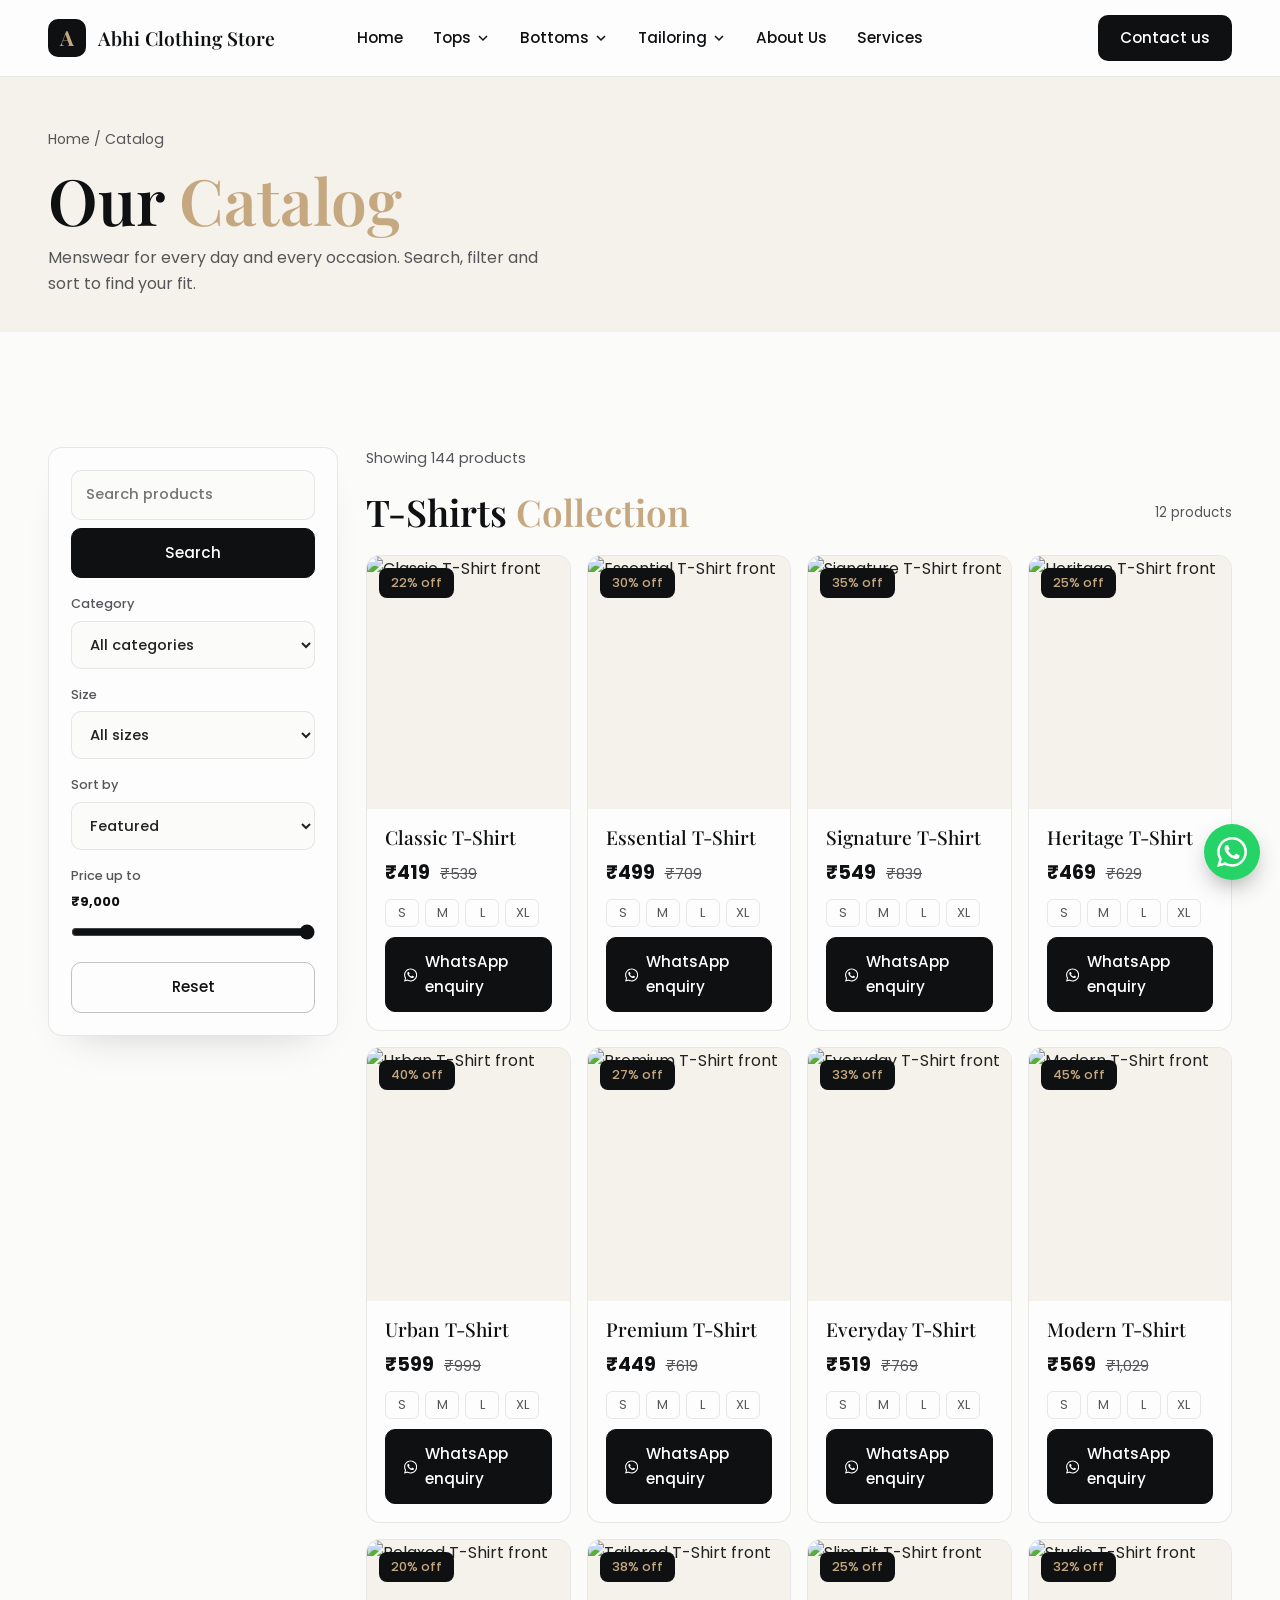
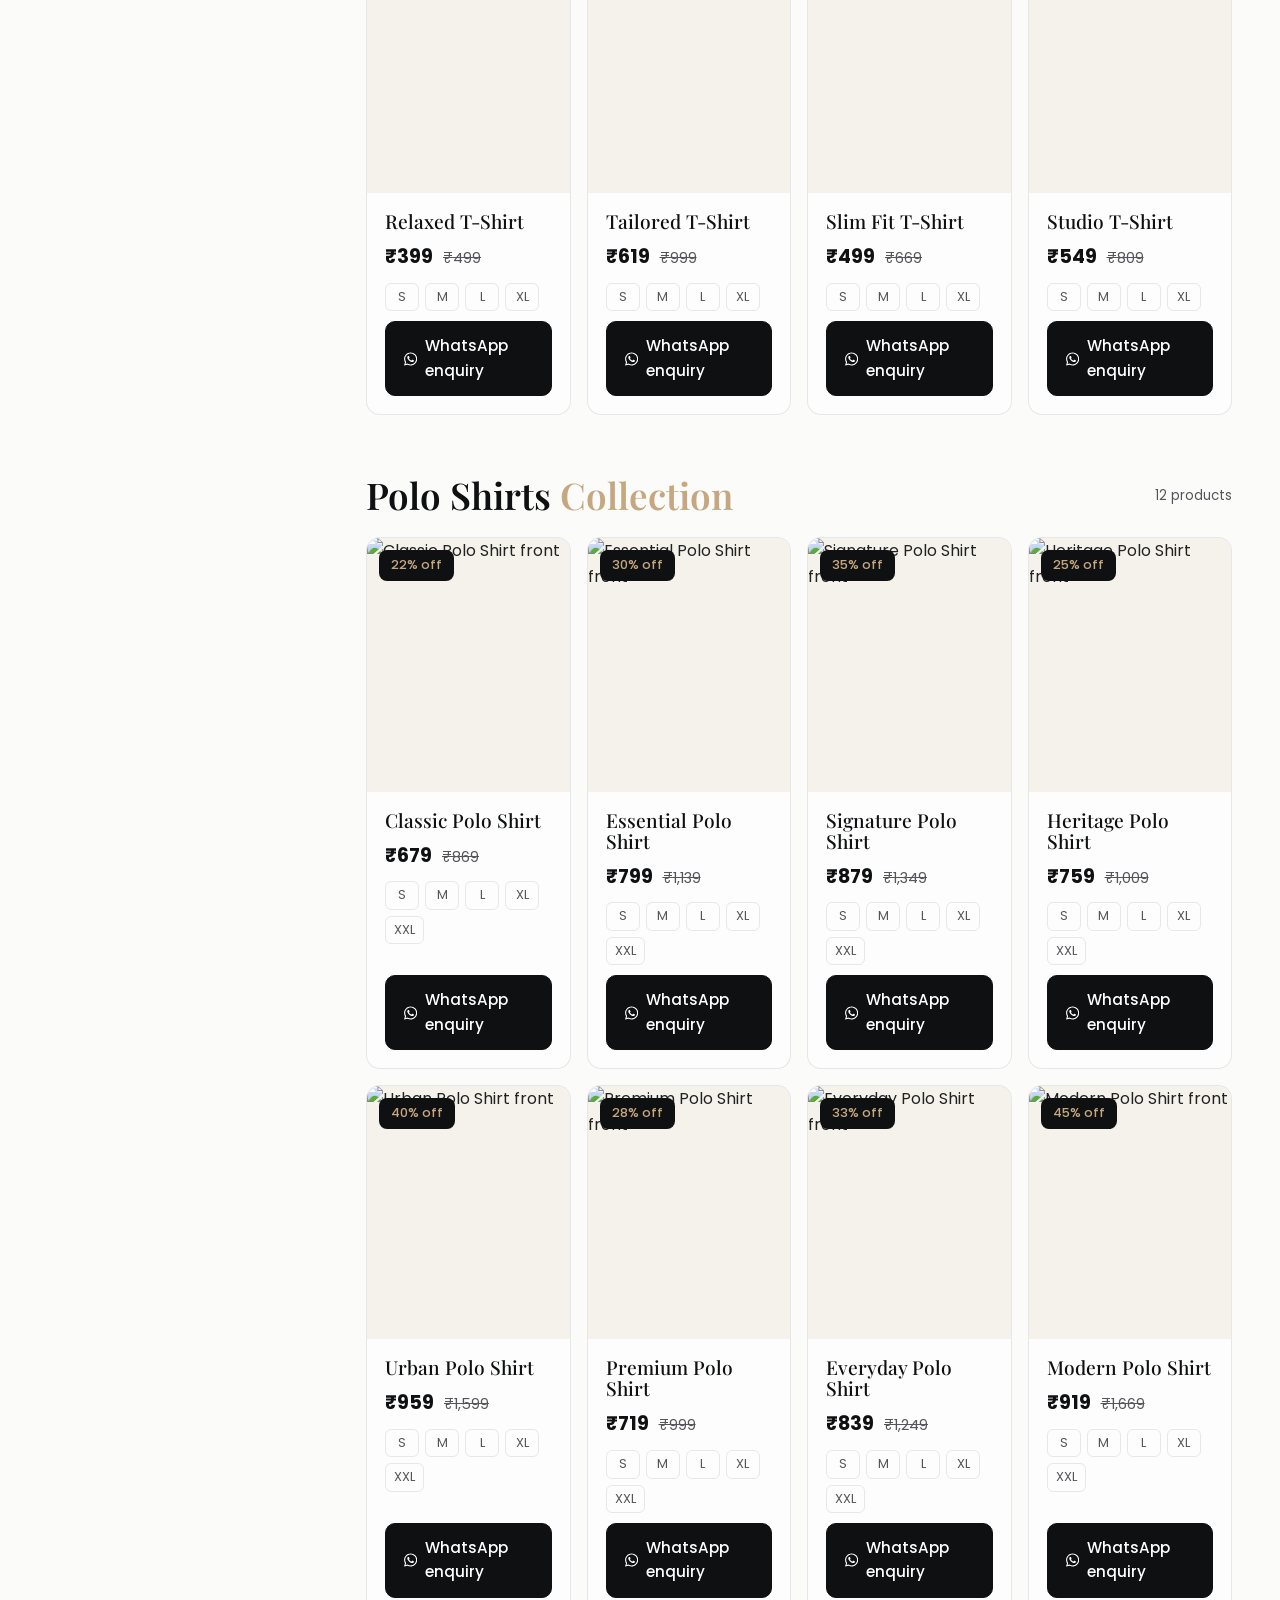
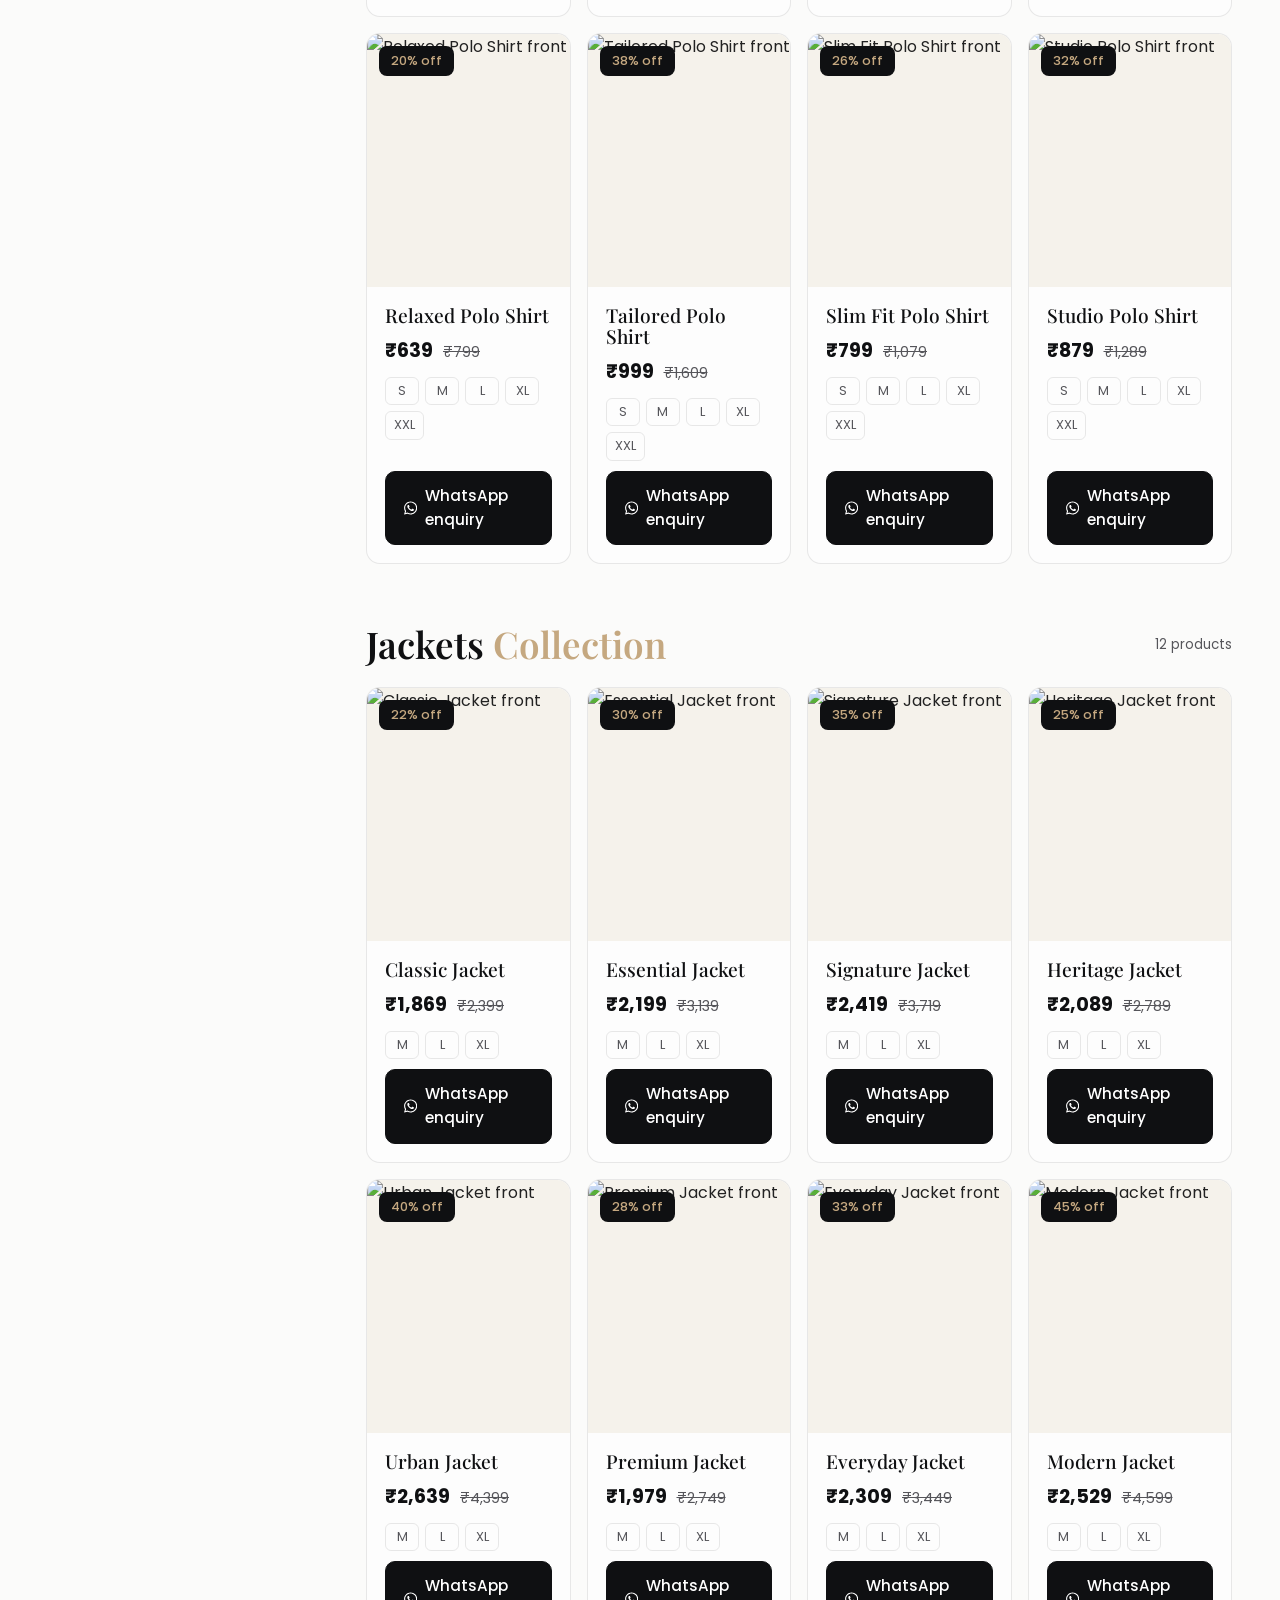
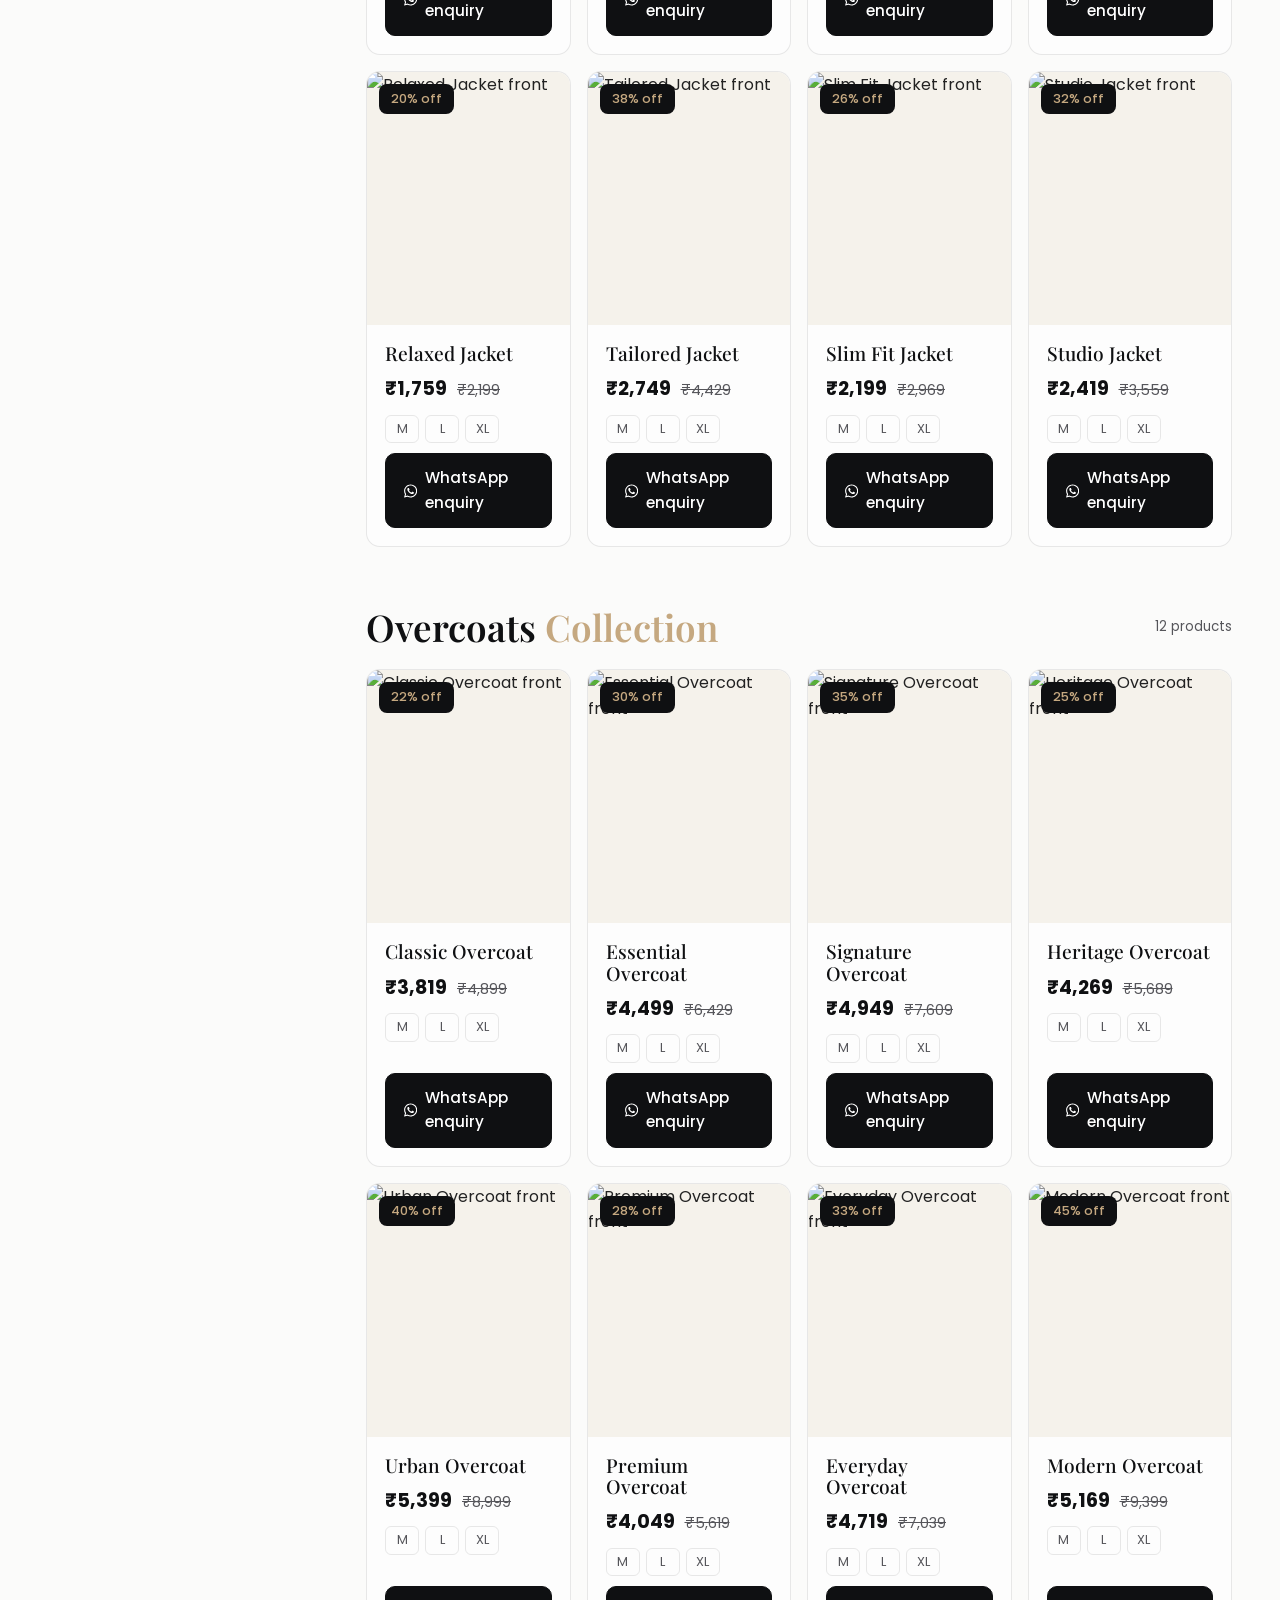
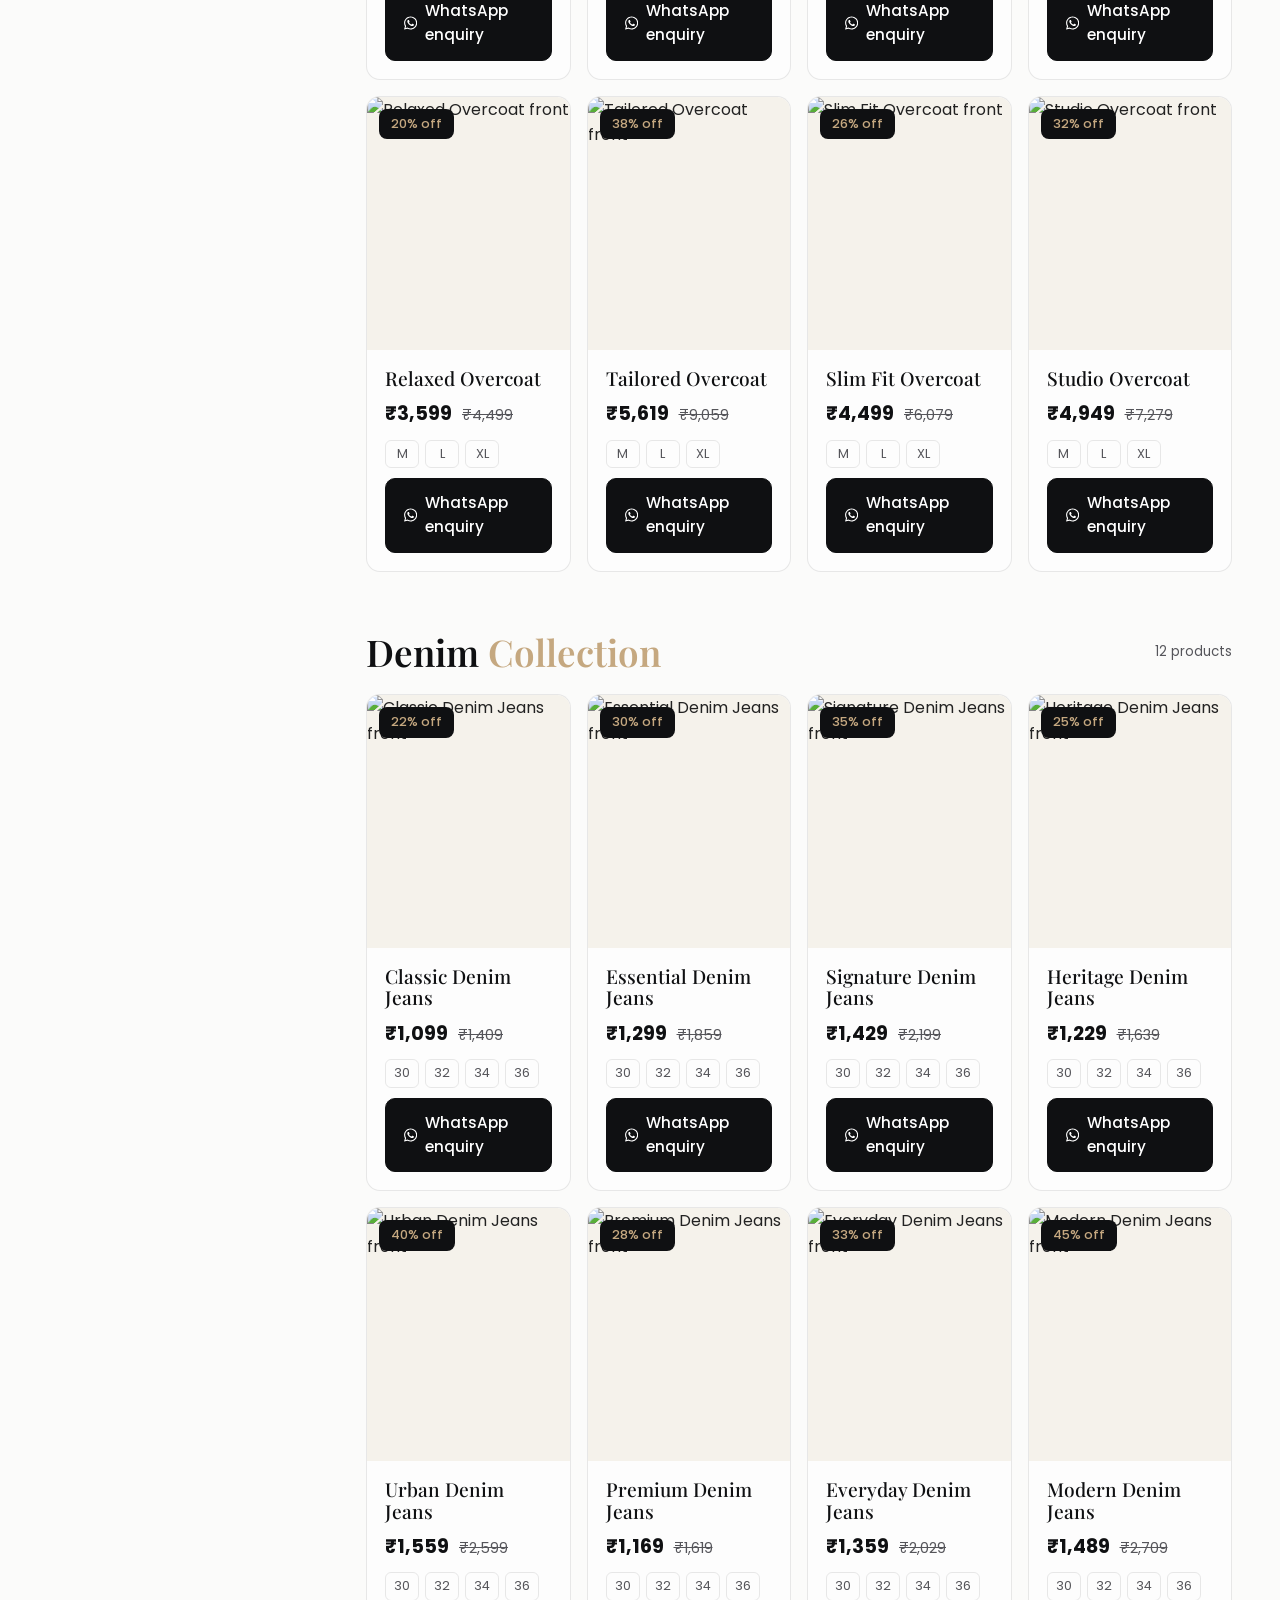
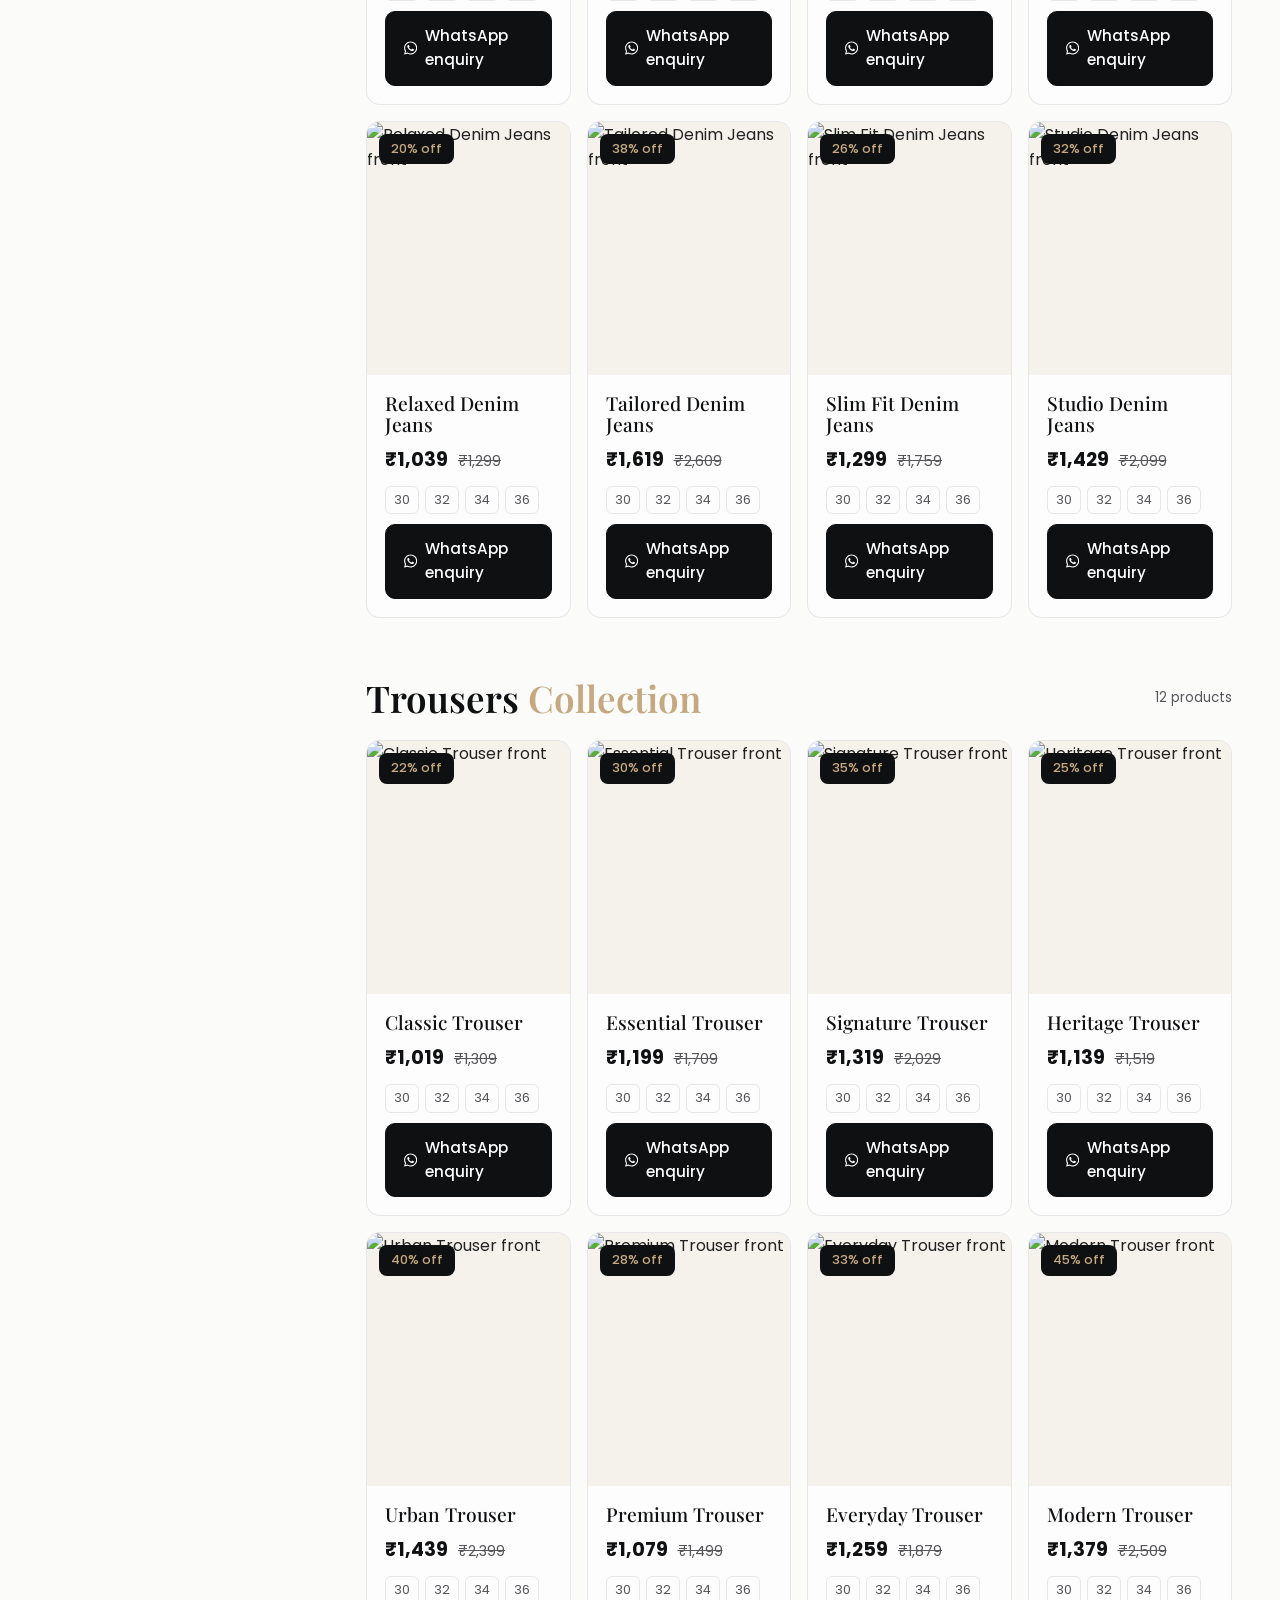
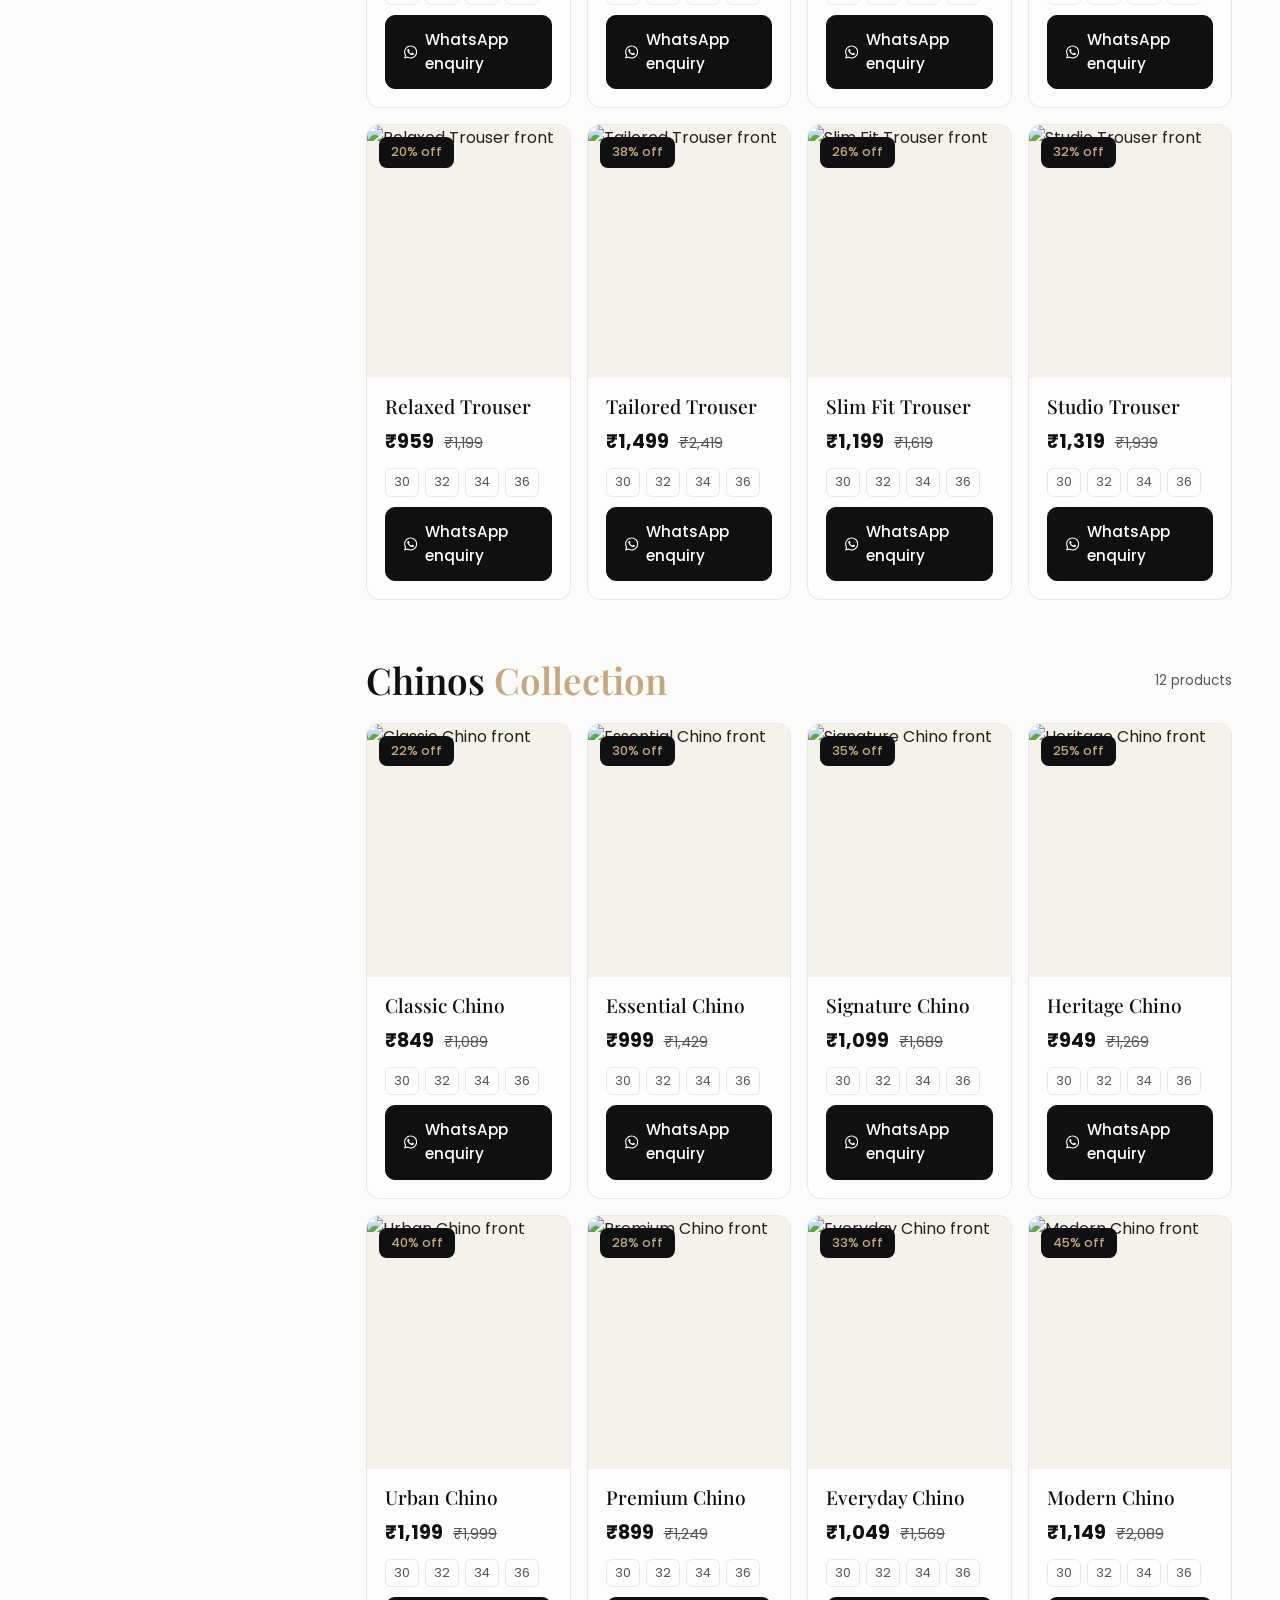
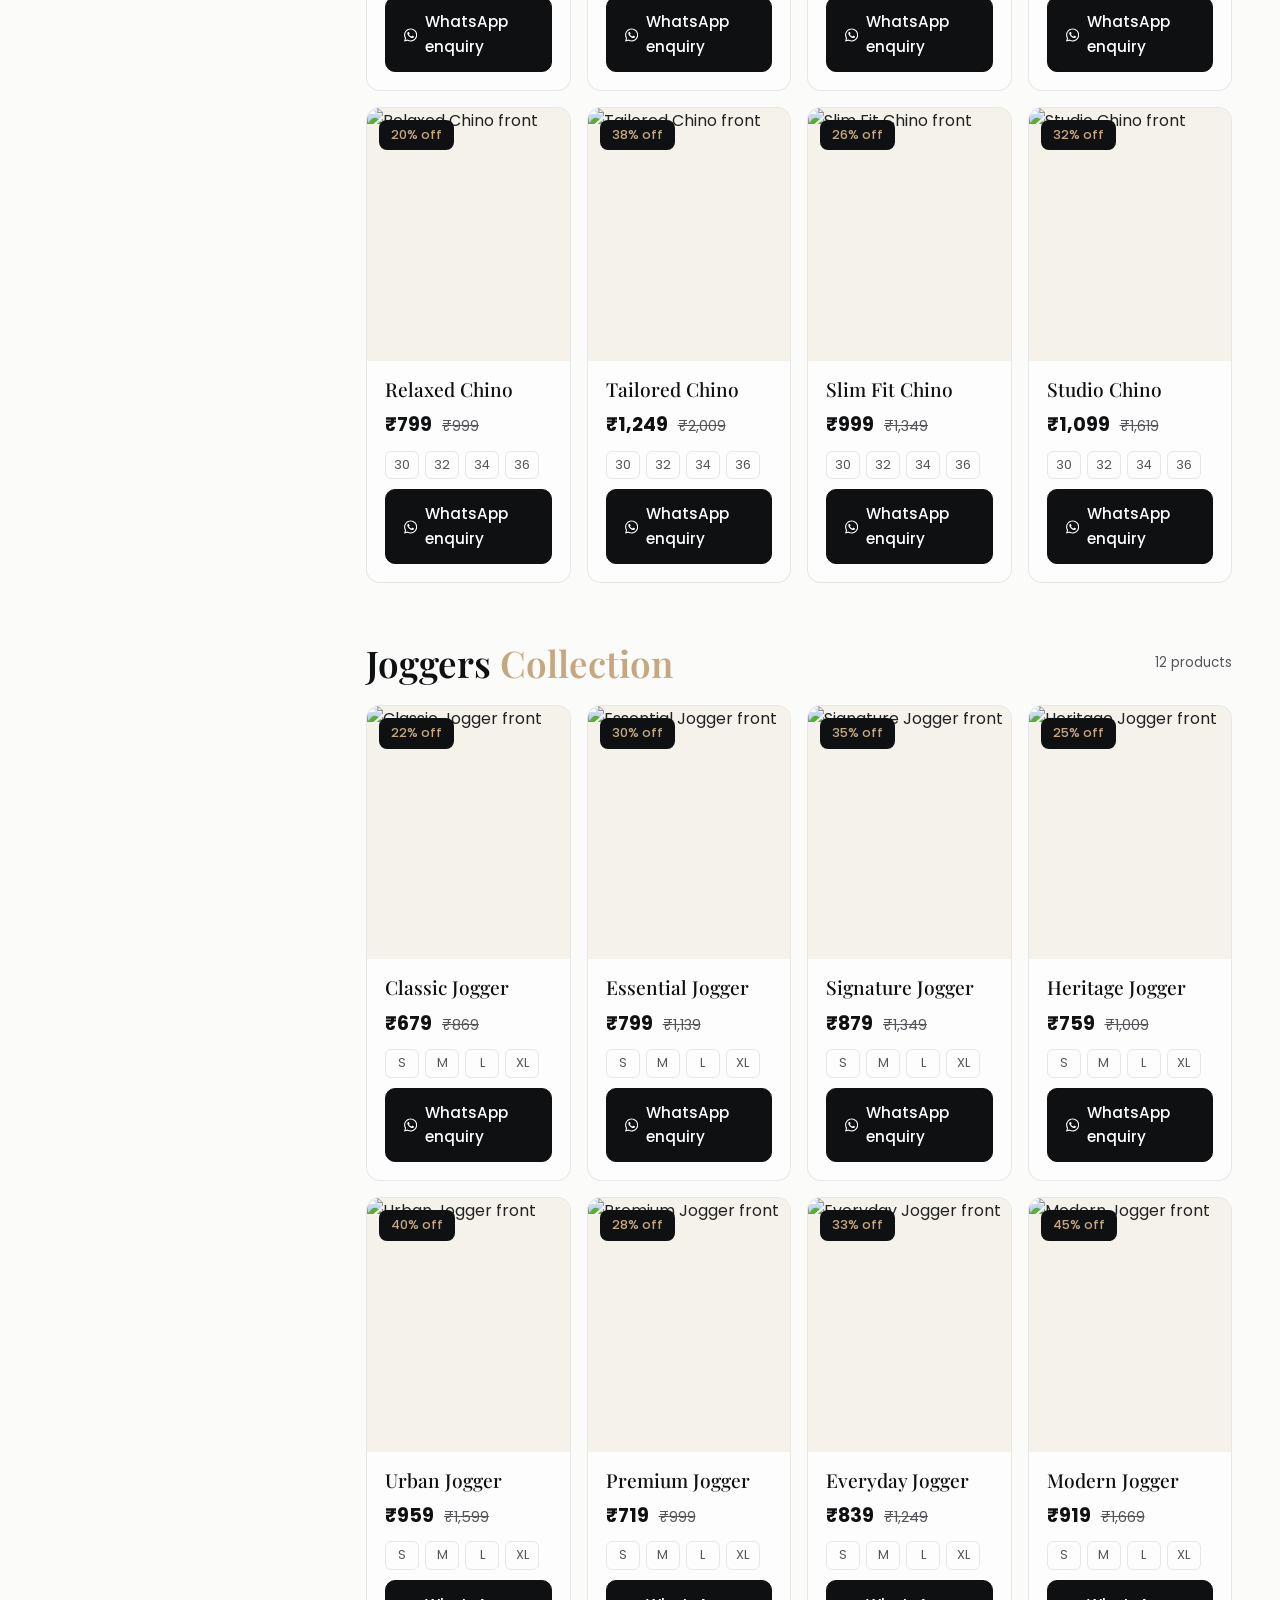
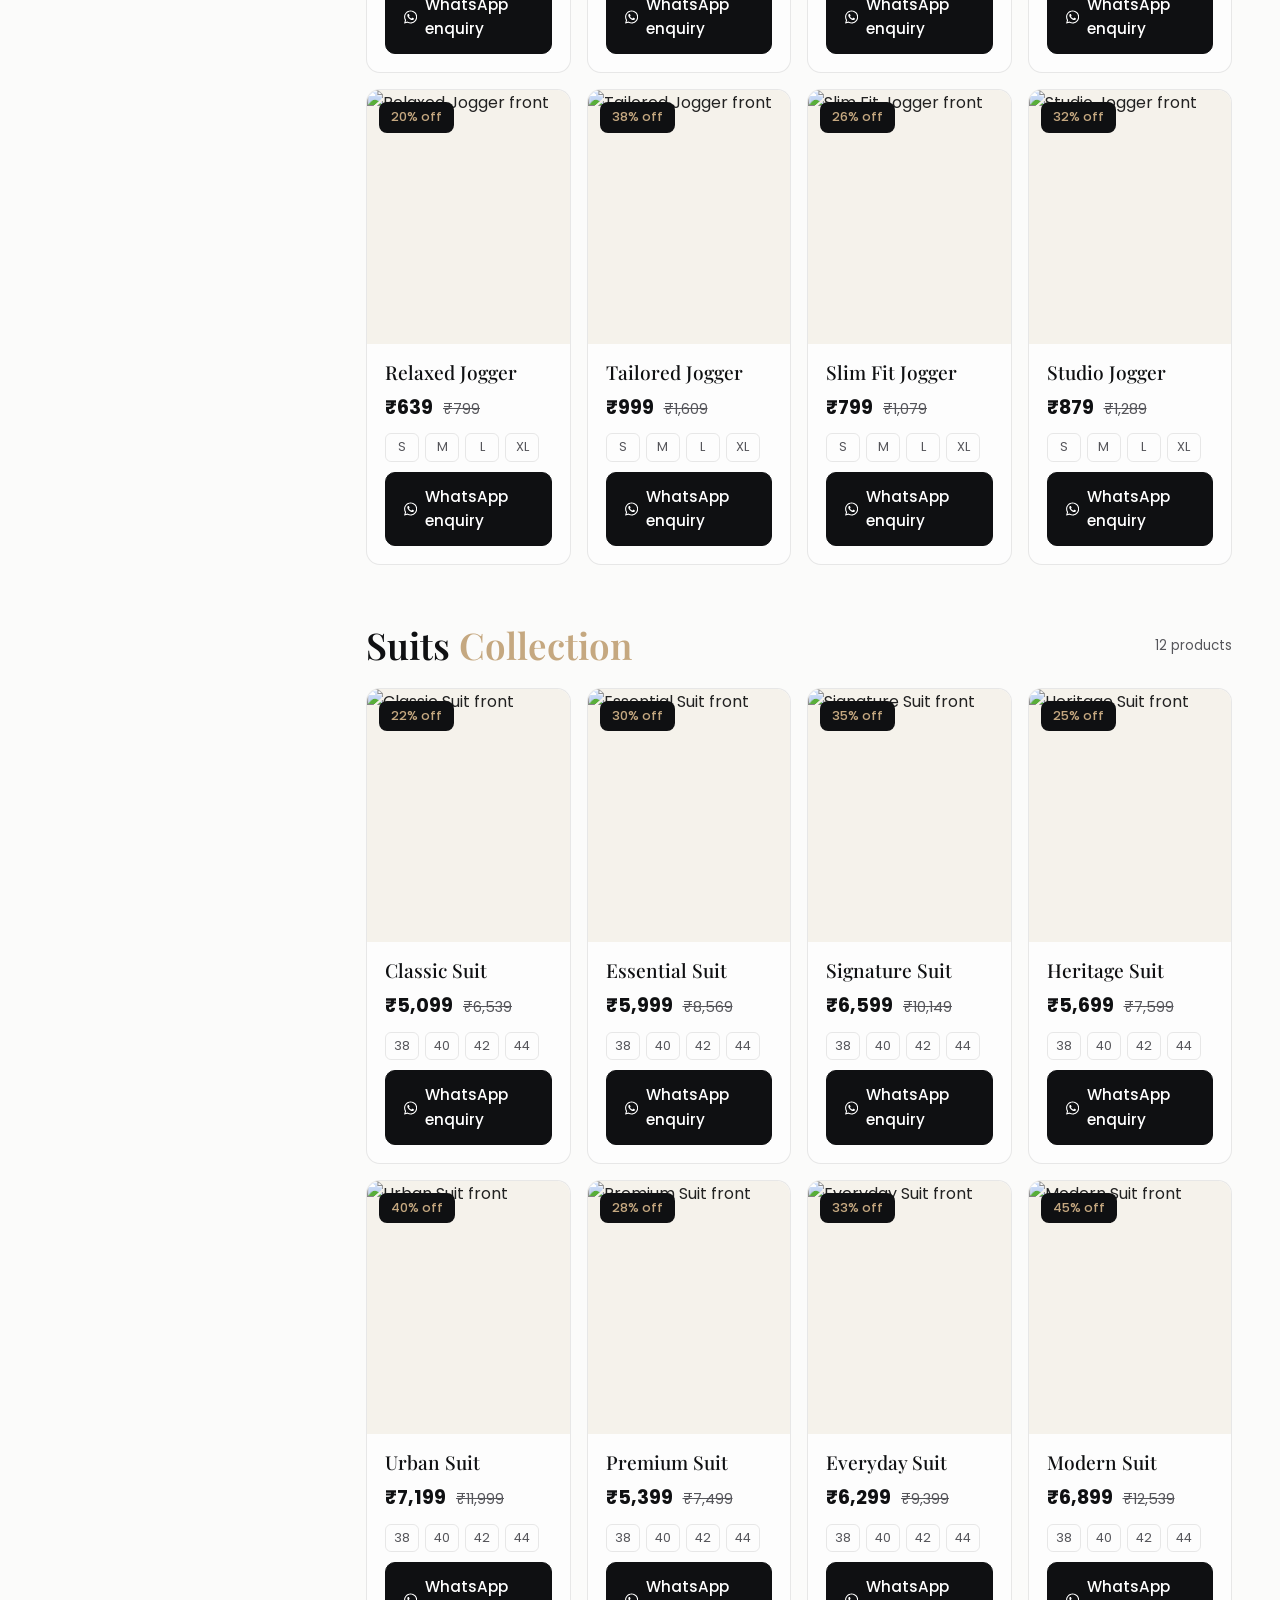
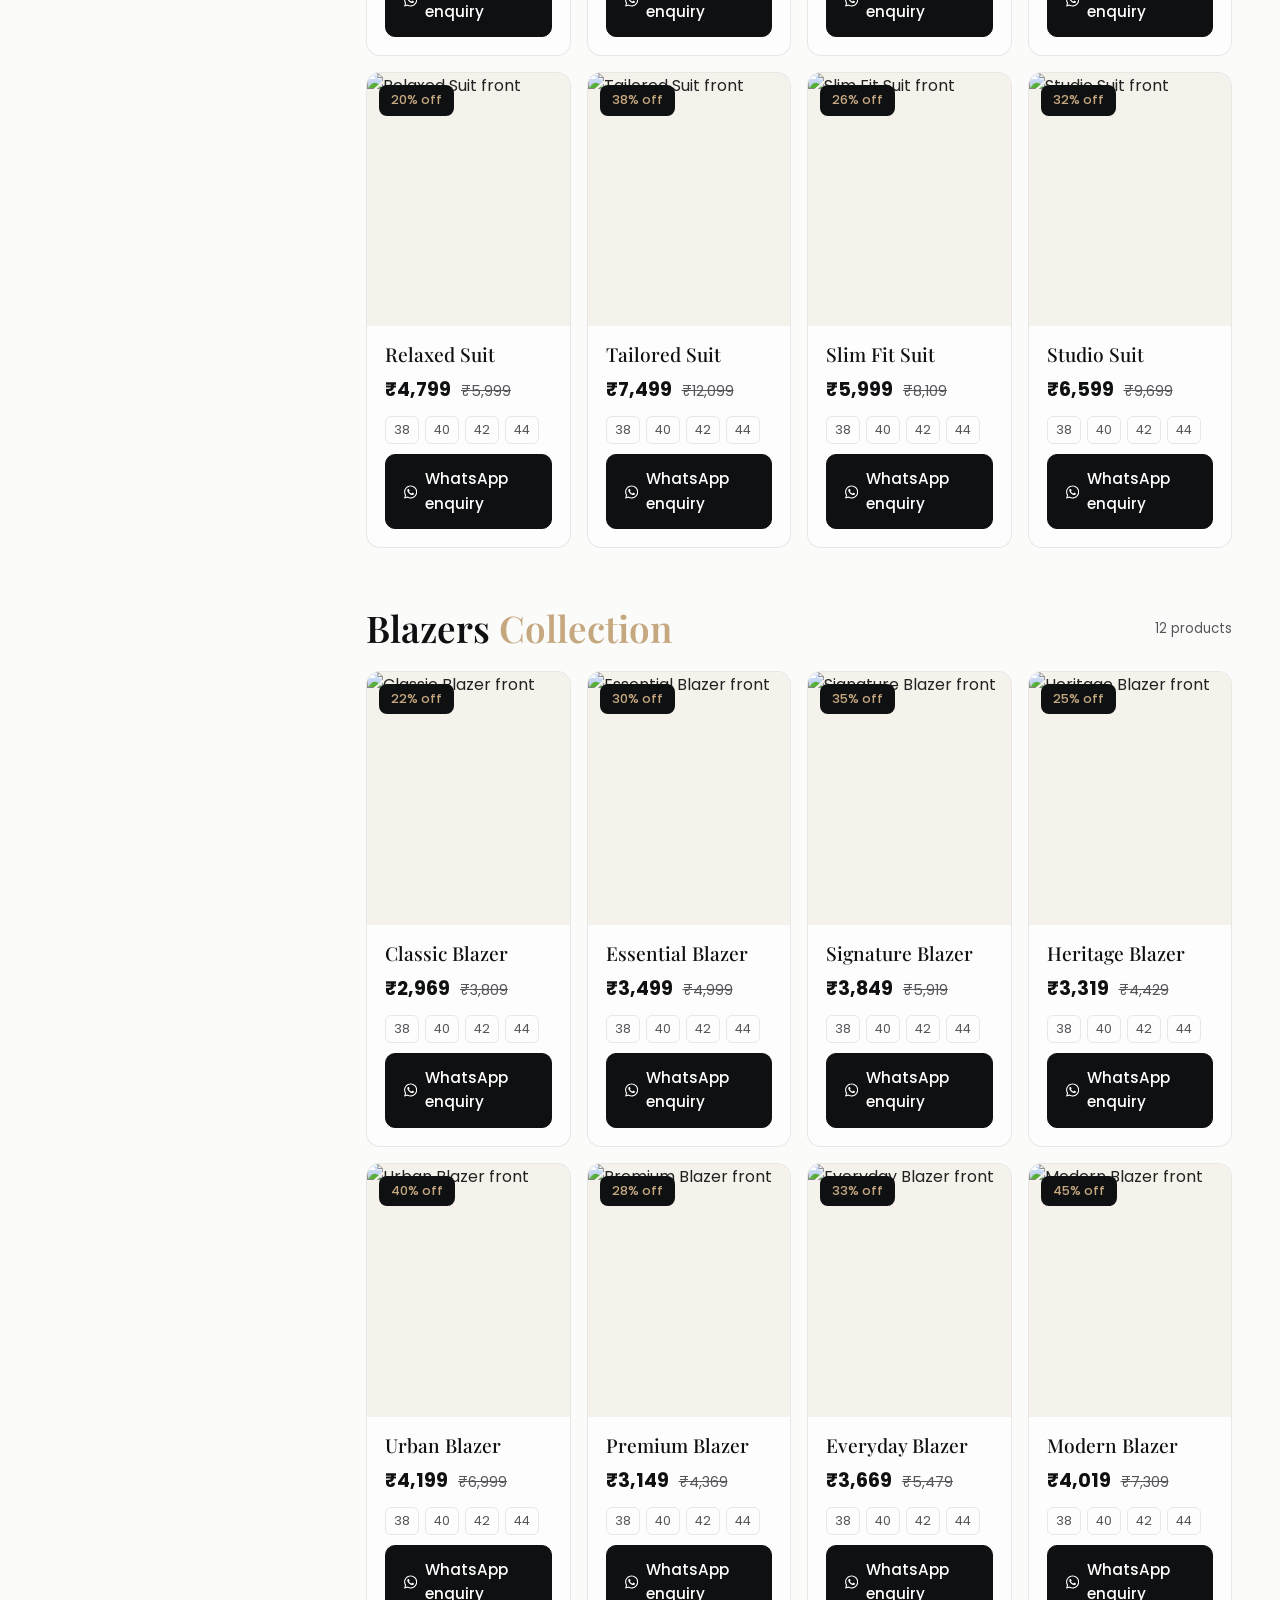
==== products.html @ afdc8471 "success" ====
<!DOCTYPE html>
<html lang="en">
<head>
<meta charset="UTF-8">
<meta name="viewport" content="width=device-width, initial-scale=1">
<title>Catalog | Abhi Clothing Store</title>
<link rel="preconnect" href="https://fonts.googleapis.com">
<link rel="preconnect" href="https://fonts.gstatic.com" crossorigin>
<link href="https://fonts.googleapis.com/css2?family=Playfair+Display:wght@500;600;700&family=Poppins:wght@400;500;600&display=swap" rel="stylesheet">
<link rel="stylesheet" href="style.css">
<link rel="stylesheet" href="sections.css">
</head>
<body>

<!-- HEADER: logo left, mega menu navlinks centre, contact button right -->
<header class="site-header">
  <div class="wrap">
    <a href="index.html#home" class="logo"><span class="logo-mark">A</span><span class="logo-text">Abhi Clothing Store</span></a>

    <nav class="main-nav" aria-label="Main">
      <ul>
        <li><a class="nav-link" href="index.html#home">Home</a></li>
        <li><button class="nav-link" type="button" data-menu="tops" aria-expanded="false">Tops<svg viewBox="0 0 12 12" fill="none" stroke="currentColor" stroke-width="1.5" aria-hidden="true"><path d="M2 4l4 4 4-4"/></svg></button></li>
        <li><button class="nav-link" type="button" data-menu="bottoms" aria-expanded="false">Bottoms<svg viewBox="0 0 12 12" fill="none" stroke="currentColor" stroke-width="1.5" aria-hidden="true"><path d="M2 4l4 4 4-4"/></svg></button></li>
        <li><button class="nav-link" type="button" data-menu="tailoring" aria-expanded="false">Tailoring<svg viewBox="0 0 12 12" fill="none" stroke="currentColor" stroke-width="1.5" aria-hidden="true"><path d="M2 4l4 4 4-4"/></svg></button></li>
        <li><a class="nav-link" href="index.html#about">About Us</a></li>
        <li><a class="nav-link" href="index.html#services">Services</a></li>
      </ul>
    </nav>

    <div class="head-end">
      <a class="head-cta" href="index.html#contact">Contact us</a>
      <!-- phone / tablet only: opens the whole catalog panel -->
      <button class="nav-link shop-btn" type="button" data-menu="shop" aria-expanded="false">Shop<svg viewBox="0 0 12 12" fill="none" stroke="currentColor" stroke-width="1.5" aria-hidden="true"><path d="M2 4l4 4 4-4"/></svg></button>
      <button class="menu-btn" type="button" aria-label="Open menu" aria-expanded="false" aria-controls="menu">
        <span class="menu-btn-text">Menu</span><span class="bars"><i></i><i></i></span>
      </button>
    </div>
  </div>

  <!-- Mega menu panel: filled by script.js from the MENU data (floats below the header with a gap) -->
  <div class="mega" id="mega" aria-label="Shop menu"></div>
</header>

<!-- FULLSCREEN MENU (phone / tablet) -->
<div class="menu" id="menu" aria-hidden="true">
  <div class="menu-top">
    <a href="index.html#home" class="logo"><span class="logo-mark">A</span><span class="logo-text">Abhi Clothing Store</span></a>
    <button class="menu-x" type="button" aria-label="Close menu"><span class="menu-btn-text">Close</span><span class="bars"><i></i><i></i></span></button>
  </div>
  <div class="menu-body">
    <nav class="menu-nav" aria-label="Menu">
      <ul>
        <li style="--i:0"><a href="index.html#home"><span class="thumb"><img data-img="photo-1441984904996-e0b6ba687e04" alt=""></span>Home</a></li>
        <li style="--i:1"><a href="index.html#about"><span class="thumb"><img data-img="photo-1556905055-8f358a7a47b2" alt=""></span>About Us</a></li>
        <li style="--i:2"><a href="products.html"><span class="thumb"><img data-img="photo-1490481651871-ab68de25d43d" alt=""></span>Product Catalog</a></li>
        <li style="--i:3"><a href="index.html#services"><span class="thumb"><img data-img="photo-1507679799987-c73779587ccf" alt=""></span>Services</a></li>
        <li style="--i:4"><a href="index.html#contact"><span class="thumb"><img data-img="photo-1489987707025-afc232f7ea0f" alt=""></span>Contact Us</a></li>
      </ul>
    </nav>
  </div>
  <div class="menu-foot">
    <a href="tel:+918146035145">+91 81460 35145</a>
    <!-- TODO: client ki email aane par replace karni hai -->
    <a href="mailto:liincoders@gmail.com">liincoders@gmail.com</a>
  </div>
</div>
<main>
  <section class="page-h">
    <div class="sec-in">
      <p class="crumb"><a href="index.html">Home</a> / <span>Catalog</span></p>
      <h1>Our <span>Catalog</span></h1>
      <p>Menswear for every day and every occasion. Search, filter and sort to find your fit.</p>
    </div>
  </section>
  <section class="sec" id="catalog">
    <div class="sec-in shop-l">
      <form class="tools" id="tools" method="post" action="#catalog" role="search">
        <div class="f f-search"><input type="search" id="q" placeholder="Search products" aria-label="Search products" autocomplete="off"><button class="btn btn-dark" type="button" id="qb">Search</button></div>
        <label class="f">Category<select id="fc"></select></label>
        <label class="f">Size<select id="fs"></select></label>
        <label class="f">Sort by<select id="so"><option value="">Featured</option><option value="pa">Price: low to high</option><option value="pd">Price: high to low</option><option value="d">Biggest discount</option><option value="n">Name: A to Z</option></select></label>
        <label class="f">Price up to <b id="pv"></b><input type="range" id="pr" min="500" step="100"></label>
        <button class="btn btn-out" type="reset">Reset</button>
      </form>
      <div>
        <p class="count" id="cnt" role="status"></p>
        <div id="shop"></div>
      </div>
    </div>
  </section>
</main>

<!-- 08. MEGA FOOTER -->
<footer class="foot">
  <div class="foot-g">
    <div>
      <a href="index.html#home" class="logo"><span class="logo-mark">A</span><span class="logo-text">Abhi Clothing Store</span></a>
      <p class="fd">Premium menswear for everyday and occasion wear, with custom tailoring and fitting by our in-house team.</p>
      <div class="soc"><a href="https://www.facebook.com/" target="_blank" rel="noopener" aria-label="Facebook"><svg viewBox="0 0 24 24" fill="currentColor"><path d="M14 8h3V4h-3c-2.8 0-4.5 1.7-4.5 4.5V11H7v4h2.5v6h4v-6H16l.5-4h-3V8.8c0-.5.2-.8.8-.8z"/></svg></a>
        <a href="https://www.instagram.com/" target="_blank" rel="noopener" aria-label="Instagram"><svg viewBox="0 0 24 24" fill="none" stroke="currentColor" stroke-width="1.7"><rect x="3" y="3" width="18" height="18" rx="5"/><circle cx="12" cy="12" r="4"/><circle cx="17.2" cy="6.8" r="1" fill="currentColor" stroke="none"/></svg></a>
        <a href="https://www.snapchat.com/" target="_blank" rel="noopener" aria-label="Snapchat"><svg viewBox="0 0 24 24" fill="currentColor"><path d="M12 2c3 0 5 2.2 5 5v2.5c.6.3 1.4.4 2 .4-.3.7-1.2 1-2 1.2.4 1.5 1.5 2.5 3 3-.8.7-1.8.9-2.8 1-.2.5-.5.9-1 .9-.6 0-1.3-.3-2.1.2-.6.4-1.3 1.3-2.1 1.3s-1.5-.9-2.1-1.3c-.8-.5-1.5-.2-2.1-.2-.5 0-.8-.4-1-.9-1-.1-2-.3-2.8-1 1.5-.5 2.6-1.5 3-3-.8-.2-1.7-.5-2-1.2.6 0 1.4-.1 2-.4V7c0-2.8 2-5 5-5z"/></svg></a>
        <a href="https://wa.me/918146035145" target="_blank" rel="noopener" aria-label="WhatsApp"><svg viewBox="0 0 24 24" fill="currentColor"><use href="#wa-p"/></svg></a></div>
    </div>
    <div><h4>We accept</h4><div class="cards"><svg viewBox="0 0 54 36" role="img" aria-label="Visa"><rect width="54" height="36" rx="6" fill="#fff"/><text x="27" y="24" text-anchor="middle" font-family="Arial" font-weight="900" font-style="italic" font-size="16" fill="#1A1F71">VISA</text></svg>
        <svg viewBox="0 0 54 36" role="img" aria-label="Mastercard"><rect width="54" height="36" rx="6" fill="#fff"/><circle cx="21" cy="18" r="10" fill="#EB001B"/><circle cx="33" cy="18" r="10" fill="#F79E1B"/><path d="M27 10.3a10 10 0 0 1 0 15.4 10 10 0 0 1 0-15.4z" fill="#FF5F00"/></svg>
        <svg viewBox="0 0 54 36" role="img" aria-label="American Express"><rect width="54" height="36" rx="6" fill="#006FCF"/><text x="27" y="23" text-anchor="middle" font-family="Arial" font-weight="700" font-size="11" fill="#fff">AMEX</text></svg>
        <svg viewBox="0 0 54 36" role="img" aria-label="RuPay"><rect width="54" height="36" rx="6" fill="#fff"/><text x="27" y="22" text-anchor="middle" font-family="Arial" font-weight="700" font-size="12"><tspan fill="#1C4A9B">Ru</tspan><tspan fill="#F26522">Pay</tspan></text></svg></div><p class="fd">Pay by cash, UPI or card at the store.</p></div>
    <div><h4>Quick links</h4><ul><li><a href="index.html#home">Home</a></li><li><a href="index.html#about">About Us</a></li><li><a href="products.html">Product Catalog</a></li><li><a href="index.html#services">Services</a></li><li><a href="index.html#contact">Contact Us</a></li></ul></div>
    <div><h4>Catalog</h4><ul class="cols2"><li><a href="products.html#t-shirts">T-Shirts</a></li><li><a href="products.html#polo-shirts">Polo Shirts</a></li><li><a href="products.html#jackets">Jackets</a></li><li><a href="products.html#overcoats">Overcoats</a></li><li><a href="products.html#denim">Denim</a></li><li><a href="products.html#trousers">Trousers</a></li><li><a href="products.html#chinos">Chinos</a></li><li><a href="products.html#joggers">Joggers</a></li><li><a href="products.html#suits">Suits</a></li><li><a href="products.html#blazers">Blazers</a></li><li><a href="products.html#formal-shirts">Formal Shirts</a></li><li><a href="products.html#tuxedos">Tuxedos</a></li></ul></div>
    <div><h4>Location and phone</h4><ul><li><a href="tel:+918146035145">+91 81460 35145</a></li><li><a href="mailto:liincoders@gmail.com">liincoders@gmail.com</a></li><li>Narot Jaimal Singh, Punjab, India</li></ul><div class="fh"><div class="fh-h"><span>Opening hours</span><span class="live" id="flive"><i class="dot"></i><em></em></span></div><ul id="fhrs"></ul></div></div>
  </div>
  <div class="foot-b">
    <div class="leg"><a href="#" data-legal="privacy">Privacy Policy</a><a href="#" data-legal="terms">Terms and Conditions</a></div>
    <p class="cp"><span>&copy; <b id="yr">2026</b> Abhi Clothing Store. All rights reserved.</span> <span>Powered by <a href="https://liinstudio.netlify.app/" target="_blank" rel="noopener">LiinStudio</a></span></p>
    <a class="totop" href="index.html#home">Back to top <svg viewBox="0 0 24 24" fill="none" stroke="currentColor" stroke-width="1.6" stroke-linecap="round" stroke-linejoin="round" aria-hidden="true"><path d="M6 15l6-6 6 6"/></svg></a>
  </div>
</footer>
<dialog id="legal"><button class="dx" type="button" aria-label="Close">&times;</button><h3></h3><p></p></dialog>


<!-- Lightbox (product photos) -->
<div class="lb" id="lb" aria-label="Product photos"><button class="lb-x" type="button" aria-label="Close">&times;</button><img class="lb-img" alt=""><div class="lb-th"></div></div>

<!-- Fixed WhatsApp chat -->
<a class="wa" href="https://wa.me/918146035145?text=Hi%20Abhi%20Clothing%20Store%2C%20I%20want%20to%20enquire." target="_blank" rel="noopener" aria-label="Chat on WhatsApp"><svg viewBox="0 0 24 24" aria-hidden="true"><path id="wa-p" d="M17.472 14.382c-.297-.149-1.758-.867-2.03-.967-.273-.099-.471-.148-.67.15-.197.297-.767.966-.94 1.164-.173.199-.347.223-.644.075-.297-.15-1.255-.463-2.39-1.475-.883-.788-1.48-1.761-1.653-2.059-.173-.297-.018-.458.13-.606.134-.133.298-.347.446-.52.149-.174.198-.298.298-.497.099-.198.05-.371-.025-.52-.075-.149-.669-1.612-.916-2.207-.242-.579-.487-.5-.669-.51-.173-.008-.371-.01-.57-.01-.198 0-.52.074-.792.372-.272.297-1.04 1.016-1.04 2.479 0 1.462 1.065 2.875 1.213 3.074.149.198 2.096 3.2 5.077 4.487.709.306 1.262.489 1.694.625.712.227 1.36.195 1.871.118.571-.085 1.758-.719 2.006-1.413.248-.694.248-1.289.173-1.413-.074-.124-.272-.198-.57-.347m-5.421 7.403h-.004a9.87 9.87 0 01-5.031-1.378l-.361-.214-3.741.982.998-3.648-.235-.374a9.86 9.86 0 01-1.51-5.26c.001-5.45 4.436-9.884 9.888-9.884 2.64 0 5.122 1.03 6.988 2.898a9.825 9.825 0 012.893 6.994c-.003 5.45-4.437 9.884-9.885 9.884m8.413-18.297A11.815 11.815 0 0012.05 0C5.495 0 .16 5.335.157 11.892c0 2.096.547 4.142 1.588 5.945L.057 24l6.305-1.654a11.882 11.882 0 005.683 1.448h.005c6.554 0 11.89-5.335 11.893-11.893a11.821 11.821 0 00-3.48-8.413Z"/></svg></a>

<script src="script.js"></script>
<script src="sections.js"></script>
<script src="site.js"></script>
</body>
</html>
---- style.css ----
/* Abhi Clothing Store — Single header + Mega Menu */
:root {
  --base: #FBFBFA;
  /* body background */
  --text: #222222;
  /* body text */
  --head: #0F1012;
  /* headings */
  --hdr: #FDFDFD;
  /* header + menu cards */
  --foot: #161719;
  /* footer + fullscreen menu */
  --gold: #C5A880;
  /* accent */
  --sand: #F5F2EB;
  --slate: #55555A;
  --line: rgba(15, 16, 18, .09);
  --hh: 76px;
  --lw: 300px;
  --pad: clamp(16px, 4vw, 48px);
  --ease: cubic-bezier(.76, 0, .24, 1);
  --serif: 'Playfair Display', serif;
  --sans: 'Poppins', sans-serif;
}

* {
  margin: 0;
  padding: 0;
  box-sizing: border-box
}

html {
  scroll-behavior: smooth;
  scroll-padding-top: var(--hh)
}

::selection{
  background: var(--gold);
  color: var(--head);
}

::-webkit-scrollbar {
  width: 10px
}
::-webkit-scrollbar-thumb {
  background: var(--gold);
  border-radius: 10px;
}
body {
  font-family: var(--sans);
  color: var(--text);
  background: var(--base);
  line-height: 1.6;
  overflow-x: hidden
}

body.lock {
  overflow: hidden
}

a {
  color: inherit;
  text-decoration: none
}

ul {
  list-style: none
}

button {
  font: inherit;
  color: inherit;
  background: none;
  border: 0;
  cursor: pointer
}

img {
  display: block;
  max-width: 100%
}

h1, h2, h3, h4 {
  font-family: var(--serif);
  color: var(--head);
  font-weight: 600;
  line-height: 1.1;
  font-style: normal
}

h1 span, h2 span, h3 span {
  color: var(--gold)
}

:focus-visible {
  outline: 2px solid var(--gold);
  outline-offset: 3px
}

/* ---------- header ---------- */
.site-header {
  position: fixed;
  inset: 0 0 auto 0;
  z-index: 100;
  background: var(--hdr);
  border-bottom: 1px solid var(--line)
}

.wrap {
  max-width: 1440px;
  margin: 0 auto;
  height: var(--hh);
  padding: 0 var(--pad);
  display: grid;
  grid-template-columns: 1fr auto 1fr;
  align-items: center;
  gap: 24px
}

.logo {
  display: flex;
  align-items: center;
  gap: 12px;
  justify-self: start
}

.logo-mark {
  width: 38px;
  height: 38px;
  flex-shrink: 0;
  display: grid;
  place-items: center;
  border-radius: 10px;
  background: var(--head);
  color: var(--gold);
  font-family: var(--serif);
  font-size: 1.3rem;
  font-weight: 700
}

.logo-text {
  font-family: var(--serif);
  font-weight: 600;
  font-size: 1.2rem;
  color: var(--head);
  white-space: nowrap
}

.head-end {
  justify-self: end;
  display: flex;
  align-items: center;
  gap: 20px
}

.main-nav ul {
  display: flex;
  gap: clamp(20px, 2.4vw, 40px)
}

.nav-link {
  position: relative;
  display: flex;
  align-items: center;
  gap: 6px;
  padding: 10px 0;
  font-size: .95rem;
  font-weight: 500;
  color: var(--head)
}

.nav-link::after {
  content: "";
  position: absolute;
  left: 50%;
  bottom: -2px;
  width: 5px;
  height: 5px;
  border-radius: 50%;
  background: var(--gold);
  transform: translateX(-50%) scale(0);
  transition: transform .3s var(--ease)
}

.nav-link:hover::after, .nav-link.on::after {
  transform: translateX(-50%) scale(1)
}

.nav-link svg {
  width: 12px;
  height: 12px;
  transition: transform .3s
}

.nav-link.on svg {
  transform: rotate(180deg)
}

.head-cta {
  padding: 11px 22px;
  border-radius: 10px;
  background: var(--head);
  color: #fff;
  font-size: .95rem;
  font-weight: 500;
  transition: background .3s, color .3s
}

.head-cta:hover {
  background: var(--gold);
  color: var(--head)
}

.shop-btn, .menu-btn {
  display: none
}

/* menu toggle + close */
.menu-btn, .menu-x {
  align-items: center;
  gap: 12px;
  padding: 10px 0;
  font-size: .95rem;
  font-weight: 500;
  letter-spacing: .04em;
  color: var(--head)
}

.menu-x {
  display: flex
}

.bars {
  position: relative;
  width: 30px;
  height: 12px
}

.bars i {
  position: absolute;
  left: 0;
  height: 1.5px;
  background: currentColor;
  transition: width .3s, transform .3s
}

.bars i:nth-child(1) {
  top: 0;
  width: 100%
}

.bars i:nth-child(2) {
  bottom: 0;
  width: 60%
}

.menu-btn:hover .bars i:nth-child(2) {
  width: 100%
}

.menu-x .bars i {
  top: 5px;
  bottom: auto;
  width: 100%
}

.menu-x .bars i:nth-child(1) {
  transform: rotate(45deg)
}

.menu-x .bars i:nth-child(2) {
  transform: rotate(-45deg)
}

.menu-x:hover .bars i:nth-child(1) {
  transform: rotate(135deg)
}

.menu-x:hover .bars i:nth-child(2) {
  transform: rotate(45deg)
}

/* ---------- mega menu: ONE card, as wide as the header content (logo to Contact button), 480px tall ---------- */
.mega {
  position: fixed;
  top: calc(var(--hh) + 12px);
  left: var(--pad);
  right: var(--pad);
  max-width: calc(1440px - 2 * var(--pad));
  margin: 0 auto;
  height: min(480px, calc(100dvh - var(--hh) - 36px));
  display: flex;
  flex-direction: column;
  background: var(--hdr);
  border: 1px solid var(--line);
  border-radius: 14px;
  box-shadow: 0 30px 60px -26px rgba(15, 16, 18, .35);
  opacity: 0;
  visibility: hidden;
  transform: translateY(14px);
  transition: opacity .25s, transform .4s var(--ease), visibility 0s .4s
}

.mega::before {
  content: "";
  position: absolute;
  left: 0;
  right: 0;
  top: -14px;
  height: 14px
}

/* hover bridge across the gap under the header */
.mega.open {
  opacity: 1;
  visibility: visible;
  transform: none;
  transition: opacity .25s, transform .4s var(--ease)
}

.mega-tabs {
  display: none
}

.mega-body {
  position: relative;
  flex: 1;
  min-height: 0;
  overflow: hidden;
  border-radius: inherit
}

/* left: products */
.mega-list {
  width: var(--lw);
  height: 100%;
  padding: 20px 16px 18px;
  display: flex;
  flex-direction: column;
  border-right: 1px solid var(--line)
}

.mega-list h4 {
  font-family: var(--sans);
  font-size: 1rem;
  font-weight: 700;
  padding: 0 24px 14px
}

.mega-list>ul {
  flex: 1;
  min-height: 0;
  display: flex;
  flex-direction: column
}

.mega-list>ul>li {
  flex: 1;
  display: flex;
  border-top: 1px solid var(--line)
}

.prod {
  flex: 1;
  display: flex;
  align-items: center;
  justify-content: space-between;
  gap: 12px;
  margin: 4px 10px;
  padding: 0 14px;
  border-radius: 10px;
  text-align: left;
  transition: background .3s
}

.prod b {
  display: block;
  font-family: var(--serif);
  font-size: 1.4rem;
  font-weight: 500;
  line-height: 1.15;
  color: var(--head);
  transition: color .3s
}

.prod small {
  display: block;
  margin-top: 2px;
  font-size: .85rem;
  color: var(--slate);
  transition: color .3s
}

.prod::after {
  content: "";
  flex-shrink: 0;
  width: 8px;
  height: 8px;
  border-top: 1.5px solid var(--slate);
  border-right: 1.5px solid var(--slate);
  transform: rotate(45deg);
  transition: transform .3s var(--ease), border-color .3s
}

.mega-list>ul>li.active .prod {
  background: var(--foot)
}

.mega-list>ul>li.active .prod b {
  color: var(--base)
}

.mega-list>ul>li.active .prod small {
  color: rgba(251, 251, 250, .6)
}

.mega-list>ul>li.active .prod::after {
  border-color: var(--gold);
  transform: translateX(3px) rotate(45deg)
}

.all-cat {
  margin-top: 12px;
  padding: 14px 24px 0;
  border-top: 1px solid var(--line);
  font-weight: 500;
  color: var(--head)
}

.all-cat:hover, .all:hover {
  color: var(--slate)
}

/* right (hovered product): heading, 4 styles, view all | vertical image */
.sub {
  position: absolute;
  top: 0;
  bottom: 0;
  left: var(--lw);
  right: 0;
  display: grid;
  grid-template-columns: 1fr minmax(240px, 30%);
  gap: 44px;
  padding: 24px 24px 24px 48px;
  background: var(--hdr);
  opacity: 0;
  visibility: hidden;
  transform: translateX(-10px);
  transition: opacity .25s, transform .35s var(--ease), visibility 0s .35s
}

.mega-list>ul>li.active .sub {
  opacity: 1;
  visibility: visible;
  transform: none;
  transition: opacity .25s, transform .35s var(--ease)
}

.sub-c {
  display: flex;
  flex-direction: column;
  min-width: 0;
  padding-top: 12px
}

.sub-c h3 {
  margin-bottom: 12px;
  font-size: 2.1rem;
  font-weight: 500
}

.sub ul {
  flex: 1
}

.sub ul a {
  display: block;
  padding: 13px 0;
  font-size: 1.02rem;
  color: var(--slate);
  border-bottom: 1px solid var(--line);
  transition: color .25s, padding .3s var(--ease)
}

.sub ul a:hover, .sub ul a.on {
  color: var(--head);
  padding-left: 6px
}

.sub ul a.on {
  border-bottom-color: var(--gold)
}

.all {
  align-self: flex-start;
  margin-top: 20px;
  padding-bottom: 2px;
  font-weight: 500;
  color: var(--head);
  border-bottom: 1.5px solid var(--gold)
}

.sub-img {
  position: relative;
  border-radius: 10px;
  overflow: hidden;
  background: var(--sand)
}

.sub-img img {
  position: absolute;
  inset: 0;
  width: 100%;
  height: 100%;
  object-fit: cover;
  opacity: 0;
  transform: scale(1.05);
  transition: opacity .5s, transform 1s var(--ease)
}

.sub-img img.on {
  opacity: 1;
  transform: none
}

.cap {
  position: absolute;
  left: 0;
  right: 0;
  bottom: 0;
  padding: 30px 16px 12px;
  font-family: var(--serif);
  font-size: 1.15rem;
  color: #fff;
  background: linear-gradient(transparent, rgba(15, 16, 18, .62));
  opacity: 0;
  transition: opacity .35s
}

.cap.on {
  opacity: 1
}

/* fade slider: fills the right side until a product is hovered */
.mega-slider {
  position: absolute;
  top: 0;
  bottom: 0;
  left: var(--lw);
  right: 0;
  overflow: hidden;
  background: var(--sand);
  transition: opacity .3s, visibility .3s
}

.slide {
  position: absolute;
  inset: 0;
  opacity: 0;
  transition: opacity 1.1s ease
}

.slide.on {
  opacity: 1
}

.slide img {
  width: 100%;
  height: 100%;
  object-fit: cover
}

.slide::after {
  content: "";
  position: absolute;
  left: 0;
  right: 0;
  bottom: 0;
  height: 45%;
  background: linear-gradient(transparent, rgba(15, 16, 18, .62))
}

.slide b {
  position: absolute;
  left: 32px;
  bottom: 26px;
  z-index: 1;
  font-family: var(--serif);
  font-size: 2rem;
  font-weight: 500;
  color: #fff
}

.dots {
  position: absolute;
  right: 32px;
  bottom: 34px;
  z-index: 2;
  display: flex;
  gap: 8px
}

.dots i {
  width: 7px;
  height: 7px;
  border-radius: 4px;
  background: rgba(255, 255, 255, .5);
  transition: width .35s var(--ease), background .35s
}

.dots i.on {
  width: 22px;
  background: #fff
}

.mega-body.has-active .mega-slider {
  opacity: 0;
  visibility: hidden
}

/* ---------- fullscreen menu (phone / tablet) ---------- */
.menu {
  position: fixed;
  inset: 0;
  z-index: 200;
  display: flex;
  flex-direction: column;
  overflow-y: auto;
  background: var(--foot);
  color: var(--base);
  clip-path: inset(0 0 100% 0);
  visibility: hidden;
  transition: clip-path .8s var(--ease), visibility 0s .8s
}

.menu.open {
  clip-path: inset(0);
  visibility: visible;
  transition: clip-path .8s var(--ease)
}

.menu-top {
  flex-shrink: 0;
  height: var(--hh);
  padding: 0 var(--pad);
  display: flex;
  align-items: center;
  justify-content: space-between
}

.menu .logo-text, .menu .menu-x {
  color: var(--base)
}

.menu .logo-mark {
  background: var(--gold);
  color: var(--head)
}

.menu-body {
  flex: 1;
  display: flex;
  align-items: center;
  justify-content: flex-end;
  padding: 16px clamp(16px, 6vw, 96px)
}

.menu-nav {
  width: min(100%, 780px)
}

.menu-nav li {
  text-align: right;
  border-bottom: 1px solid rgba(251, 251, 250, .16);
  opacity: 0;
  transform: translateY(40px);
  transition: opacity .5s, transform .5s var(--ease)
}

.menu-nav li:first-child {
  border-top: 1px solid rgba(251, 251, 250, .16)
}

.menu.open .menu-nav li {
  opacity: 1;
  transform: none;
  transition-delay: calc(.3s + var(--i) * .07s)
}

.menu-nav a {
  position: relative;
  display: inline-block;
  padding: .5rem 0;
  font-family: var(--serif);
  font-size: clamp(3rem, 7vh, 4rem);
  font-weight: 500;
  line-height: 1.15;
  color: var(--base);
  transition: color .3s, opacity .3s
}

.menu-nav a::after {
  content: "";
  position: absolute;
  left: 0;
  bottom: .4rem;
  width: 100%;
  height: 2px;
  background: var(--gold);
  transform: scaleX(0);
  transform-origin: right;
  transition: transform .5s var(--ease)
}

.menu-nav a:hover, .menu-nav a:focus-visible {
  color: var(--gold)
}

.menu-nav a:hover::after, .menu-nav a:focus-visible::after {
  transform: scaleX(1);
  transform-origin: left
}

.thumb {
  position: absolute;
  right: 100%;
  top: 50%;
  width: 150px;
  height: 150px;
  margin-right: 2.5rem;
  border-radius: 10px;
  overflow: hidden;
  background: #26272a;
  opacity: 0;
  transform: translateY(-50%) scale(.85) rotate(-4deg);
  transition: opacity .35s, transform .5s var(--ease);
  pointer-events: none;
  z-index: 2
}

.thumb img {
  width: 100%;
  height: 100%;
  object-fit: cover
}

.menu-nav a:hover .thumb, .menu-nav a:focus-visible .thumb {
  opacity: 1;
  transform: translateY(-50%)
}

@media(hover:hover) {
  .menu-nav ul:hover a:not(:hover) {
    opacity: .3
  }
}

.menu-foot {
  flex-shrink: 0;
  display: flex;
  flex-wrap: wrap;
  justify-content: space-between;
  gap: 8px 32px;
  padding: 20px var(--pad) 28px;
  border-top: 1px solid rgba(251, 251, 250, .16);
  font-size: .95rem;
  color: rgba(251, 251, 250, .72)
}

.menu-foot a:hover {
  color: var(--gold)
}

/* ---------- placeholder page (delete when real sections arrive) ---------- */
.demo {
  min-height: 90vh;
  display: grid;
  place-content: center;
  gap: 16px;
  text-align: center;
  padding: 100px var(--pad)
}

.demo:nth-of-type(even) {
  background: var(--sand)
}

.demo h1 {
  font-size: clamp(2.8rem, 8vw, 6rem)
}

.demo h2 {
  font-size: clamp(2.2rem, 5vw, 3.6rem)
}

.demo p {
  max-width: 46ch;
  margin: 0 auto;
  color: var(--slate)
}

.foot {
  background: var(--foot);
  color: var(--base);
  padding: 60px var(--pad);
  text-align: center
}

/* ---------- responsive ---------- */
@media(max-width:1100px) {
  .wrap {
    grid-template-columns: 1fr auto
  }

  .main-nav, .head-cta {
    display: none
  }

  .shop-btn, .menu-btn {
    display: flex
  }

  .mega-tabs {
    display: grid;
    grid-template-columns: repeat(3, 1fr);
    gap: 6px;
    padding: 8px;
    border-bottom: 1px solid var(--line)
  }

  .mega-tabs button {
    padding: 10px 6px;
    border-radius: 10px;
    font-weight: 500;
    color: var(--head);
    transition: background .25s, color .25s
  }

  .mega-tabs button.on {
    background: var(--head);
    color: #fff
  }

  .mega-body {
    border-radius: 0 0 13px 13px
  }
}

@media(max-width:768px) {
  .menu-body {
    align-items: flex-start;
    padding: 8px 16px 24px
  }

  .menu-nav li {
    min-height: 92px;
    display: flex;
    align-items: center;
    justify-content: flex-end
  }

  .menu-nav a {
    max-width: calc(100% - 96px);
    font-size: clamp(2.2rem, 9vw, 3.4rem)
  }

  .thumb {
    width: 72px;
    height: 72px;
    margin-right: 16px;
    opacity: 1;
    transform: translateY(-50%)
  }

  /* mega menu: one scrollable card, products open like an accordion */
  .mega {
    display: block;
    left: 12px;
    right: 12px;
    height: auto;
    max-height: calc(100dvh - var(--hh) - 24px);
    overflow-y: auto
  }

  .mega-tabs {
    background: var(--sand);
    margin: 8px;
    border: 0;
    border-radius: 10px
  }

  .mega-body {
    overflow: visible;
    border-radius: 0
  }

  .mega-list {
    width: 100%;
    height: auto;
    padding: 4px 8px 10px;
    border: 0
  }

  .mega-list>ul {
    display: block
  }

  .mega-list>ul>li {
    display: block
  }

  .prod {
    width: calc(100% - 8px);
    margin: 0 4px;
    padding: 14px 12px
  }

  .mega-list>ul>li.active .prod::after {
    transform: rotate(135deg)
  }

  .sub {
    position: static;
    display: none;
    opacity: 1;
    visibility: visible;
    transform: none;
    padding: 4px 8px 16px;
    background: none
  }

  .mega-list>ul>li.active .sub {
    display: flex;
    flex-direction: column-reverse;
    gap: 14px
  }

  .sub-c {
    padding-top: 0
  }

  .sub-c h3 {
    font-size: 1.5rem
  }

  .sub-img {
    height: 160px;
    flex: none
  }

  .mega-slider {
    display: none
  }
}

@media(max-width:600px) {
  .logo-mark {
    width: 34px;
    height: 34px
  }

  .logo-text {
    white-space: normal;
    max-width: 7rem;
    font-size: .95rem;
    line-height: 1.1
  }

  .menu-btn-text {
    display: none
  }

  .head-end {
    gap: 14px
  }
}

@media(prefers-reduced-motion:reduce) {
  * {
    transition-duration: .01s !important;
    transition-delay: 0s !important;
    scroll-behavior: auto !important
  }
}
---- sections.css ----
/* Page sections: hero, latest arrivals, shared bits */

/* shine sweep on every image box (header logo included) */
.logo-mark, .thumb, .sub-img, .mega-slider, .pimg {
  position: relative;
  overflow: hidden
}

.thumb {
  position: absolute
}

.mega-slider {
  position: absolute
}

.logo-mark::after, .thumb::after, .sub-img::after, .mega-slider::after, .pimg::after {
  content: "";
  position: absolute;
  top: 0;
  left: -130%;
  width: 55%;
  height: 100%;
  z-index: 3;
  pointer-events: none;
  background: linear-gradient(105deg, transparent, rgba(255, 255, 255, .42), transparent);
  transform: skewX(-20deg);
  transition: left .9s var(--ease)
}

.logo-mark:hover::after, .thumb:hover::after, .sub-img:hover::after, .mega-slider:hover::after, .pimg:hover::after {
  left: 150%
}

/* buttons: fill slides in from the left on hover (::after) */
.btn {
  position: relative;
  z-index: 0;
  overflow: hidden;
  display: inline-flex;
  align-items: center;
  justify-content: center;
  gap: 8px;
  padding: 14px 30px;
  border-radius: 10px;
  border: 1.5px solid var(--b);
  background: var(--bg);
  color: var(--c);
  font-size: .95rem;
  font-weight: 500;
  transition: color .4s, border-color .4s
}

.btn::after {
  content: "";
  position: absolute;
  inset: 0;
  z-index: -1;
  background: var(--f);
  transform: translateX(-101%);
  transition: transform .45s var(--ease)
}

.btn:hover::after {
  transform: none
}

.btn:hover {
  color: var(--hc);
  border-color: var(--f)
}

.btn-solid {
  --bg: #fff;
  --c: var(--head);
  --b: #fff;
  --f: var(--gold);
  --hc: var(--head)
}

.btn-line {
  --bg: transparent;
  --c: #fff;
  --b: rgba(255, 255, 255, .7);
  --f: #fff;
  --hc: var(--head)
}

.btn-dark {
  --bg: var(--head);
  --c: #fff;
  --b: var(--head);
  --f: var(--gold);
  --hc: var(--head);
  
}

.btn svg {
  width: 18px;
  height: 18px;
  fill: currentColor
}

.sec {
  padding: clamp(64px, 9vw, 120px) var(--pad)
}

.sec-in {
  max-width: 1440px;
  margin: 0 auto
}

.sec-head {
  display: flex;
  justify-content: space-between;
  align-items: flex-end;
  flex-wrap: wrap;
  gap: 20px 24px;
  margin-bottom: 40px
}

.sec-head h2 {
  font-size: clamp(2.2rem, 4.5vw, 3.6rem)
}

.sec-head p {
  max-width: 44ch;
  margin-top: 10px;
  color: var(--slate)
}

/* ---------- 01 hero slider ---------- */
.hero {
  position: relative;
  height: 100svh;
  min-height: 600px;
  overflow: hidden;
  background: var(--foot);
  color: #fff
}

.h-slide {
  position: absolute;
  inset: 0;
  opacity: 0;
  visibility: hidden;
  transition: opacity 1.2s ease, visibility 0s 1.2s
}

.h-slide.on {
  opacity: 1;
  visibility: visible;
  transition: opacity 1.2s ease
}

.h-slide>img {
  position: absolute;
  inset: 0;
  width: 100%;
  height: 100%;
  object-fit: cover;
  transform: scale(1.08);
  transition: transform 7s ease-out
}

.h-slide.on>img {
  transform: none
}

.h-slide::before {
  content: "";
  position: absolute;
  inset: 0;
  z-index: 1;
  background: rgba(0, 0, 0, .55)
}

.h-body {
  position: relative;
  z-index: 2;
  height: 100%;
  max-width: 1440px;
  margin: 0 auto;
  padding: var(--hh) var(--pad) 0;
  display: flex;
  flex-direction: column;
  justify-content: center;
  align-items: flex-start;
  gap: 20px
}

.h-body h1 {
  max-width: 13ch;
  color: #fff;
  font-size: clamp(2.6rem, 6.5vw, 5.5rem)
}

.h-body p {
  max-width: 50ch;
  color: rgba(255, 255, 255, .85);
  font-size: 1.05rem
}

.h-btns {
  display: flex;
  flex-wrap: wrap;
  gap: 14px;
  margin-top: 8px
}

.h-slide.on .h-body>* {
  animation: rise .9s var(--ease) both
}

.h-slide.on .h-body>*:nth-child(2) {
  animation-delay: .12s
}

.h-slide.on .h-body>*:nth-child(3) {
  animation-delay: .24s
}

@keyframes rise {
  from {
    opacity: 0;
    transform: translateY(28px)
  }
}

.h-arrow {
  position: absolute;
  bottom: 14px;
  z-index: 4;
  width: 50px;
  height: 50px;
  display: grid;
  place-items: center;
  overflow: hidden;
  border: 1px solid rgba(255, 255, 255, .55);
  border-radius: 50%;
  color: #fff;
  transition: color .35s, border-color .35s
}

.h-arrow::after {
  content: "";
  position: absolute;
  inset: 0;
  z-index: -1;
  border-radius: 50%;
  background: var(--gold);
  transform: scale(0);
  transition: transform .4s var(--ease)
}

.h-arrow:hover {
  color: var(--head);
  border-color: var(--gold)
}

.h-arrow:hover::after {
  transform: scale(1)
}

.h-arrow {
  isolation: isolate
}

.h-arrow svg {
  width: 20px;
  height: 20px
}

.h-prev {
  right: 158px
}

.h-next {
  right: 96px
}

.h-dots {
  position: absolute;
  left: 50%;
  bottom: 34px;
  z-index: 4;
  display: flex;
  gap: 10px;
  transform: translateX(-50%)
}

.h-dots button {
  width: 9px;
  height: 9px;
  border-radius: 5px;
  background: rgba(255, 255, 255, .5);
  transition: width .4s var(--ease), background .4s
}

.h-dots button.on {
  width: 32px;
  background: var(--gold)
}

/* ---------- 02 latest arrivals ---------- */
.s-arrows {
  display: flex;
  gap: 10px
}

.s-arrow {
  width: 48px;
  height: 48px;
  display: grid;
  place-items: center;
  border: 1px solid var(--line);
  border-radius: 50%;
  background: var(--hdr);
  color: var(--head);
  transition: background .3s, color .3s
}

.s-arrow:hover {
  background: var(--head);
  color: #fff
}

.s-arrow svg {
  width: 18px;
  height: 18px
}

.track {
  display: flex;
  gap: 20px;
  overflow-x: auto;
  scroll-snap-type: x mandatory;
  scrollbar-width: none
}

.track::-webkit-scrollbar {
  display: none
}

.pcard {
  flex: 0 0 calc((100% - 60px) / 4);
  scroll-snap-align: start;
  display: flex;
  flex-direction: column;
  overflow: hidden;
  border: 1px solid var(--line);
  border-radius: 14px;
  background: var(--hdr);
  transition: box-shadow .4s, transform .4s var(--ease)
}

.pcard:hover {
  box-shadow: 0 26px 44px -24px rgba(15, 16, 18, .3);
  transform: translateY(-4px)
}

.pimg {
  aspect-ratio: 4/5;
  background: var(--sand);
  cursor: zoom-in
}

.pimg img {
  position: absolute;
  inset: 0;
  width: 100%;
  height: 100%;
  object-fit: cover;
  transition: opacity .5s, transform .9s var(--ease)
}

.pimg img+img {
  opacity: 0
}

.pimg:hover img+img {
  opacity: 1
}

.pimg:hover img {
  transform: scale(1.05)
}

.badge {
  position: absolute;
  top: 12px;
  left: 12px;
  z-index: 2;
  padding: 5px 12px;
  border-radius: 8px;
  background: var(--head);
  color: var(--gold);
  font-size: .8rem;
  font-weight: 500
}

.pinfo {
  flex: 1;
  display: flex;
  flex-direction: column;
  gap: 10px;
  padding: 18px
}

.pinfo h3 {
  font-size: 1.2rem;
  font-weight: 500
}

.price {
  display: flex;
  align-items: baseline;
  gap: 10px
}

.price b {
  font-size: 1.2rem;
  color: var(--head)
}

.price s {
  font-size: .9rem;
  color: var(--slate)
}

.sizes {
  display: flex;
  flex-wrap: wrap;
  gap: 6px
}

.sizes span {
  min-width: 34px;
  padding: 3px 8px;
  text-align: center;
  border: 1px solid var(--line);
  border-radius: 6px;
  font-size: .8rem;
  color: var(--slate)
}

.pinfo .btn {
  width: 100%;
  margin-top: auto;
  padding: 12px 18px
}

/* lightbox */
.lb {
  position: fixed;
  inset: 0;
  z-index: 300;
  display: flex;
  flex-direction: column;
  align-items: center;
  justify-content: center;
  gap: 16px;
  padding: 24px;
  background: rgba(15, 16, 18, .93);
  opacity: 0;
  visibility: hidden;
  transition: opacity .3s, visibility 0s .3s
}

.lb.open {
  opacity: 1;
  visibility: visible;
  transition: opacity .3s
}

.lb-img {
  max-width: min(92vw, 720px);
  max-height: 72vh;
  border-radius: 12px;
  object-fit: contain
}

.lb-th {
  display: flex;
  gap: 12px
}

.lb-th button {
  width: 68px;
  height: 84px;
  overflow: hidden;
  border: 2px solid transparent;
  border-radius: 8px;
  opacity: .6;
  transition: opacity .3s, border-color .3s
}

.lb-th button.on {
  opacity: 1;
  border-color: var(--gold)
}

.lb-th img {
  width: 100%;
  height: 100%;
  object-fit: cover
}

.lb-x {
  position: absolute;
  top: 18px;
  right: 22px;
  color: #fff;
  font-size: 2.4rem;
  line-height: 1
}

/* fixed WhatsApp */
.wa {
  position: fixed;
  right: 20px;
  bottom: 20px;
  z-index: 90;
  width: 56px;
  height: 56px;
  display: grid;
  place-items: center;
  border-radius: 50%;
  background: #25D366;
  color: #fff;
  box-shadow: 0 10px 26px -8px rgba(0, 0, 0, .45);
  transition: transform .3s var(--ease)
}

.wa:hover {
  transform: scale(1.1)
}

.wa svg {
  width: 30px;
  height: 30px;
  fill: currentColor
}

@media(max-width:1100px) {
  .pcard {
    flex-basis: calc((100% - 40px) / 3)
  }
}

@media(max-width:768px) {
  .pcard {
    flex-basis: calc((100% - 20px) / 2)
  }

  .h-arrow, .s-arrows {
    display: none
  }

  .h-dots {
    bottom: 24px
  }

  .h-btns .btn {
    padding: 12px 22px
  }
}

@media(max-width:520px) {
  .pcard {
    flex-basis: 100%
  }

  .wa {
    right: 14px;
    bottom: 14px;
    width: 52px;
    height: 52px
  }
}

/* ================= sections 03 to 08 ================= */
.sand {
  background: var(--sand)
}

.cta-i, .tm-img {
  position: relative;
  overflow: hidden
}

.cta-i::after, .tm-img::after {
  content: "";
  position: absolute;
  top: 0;
  left: -130%;
  width: 55%;
  height: 100%;
  z-index: 3;
  pointer-events: none;
  background: linear-gradient(105deg, transparent, rgba(255, 255, 255, .42), transparent);
  transform: skewX(-20deg);
  transition: left .9s var(--ease)
}

.cta-i:hover::after, .tm-img:hover::after {
  left: 150%
}

.btn-out {
  --bg: transparent;
  --c: var(--head);
  --b: rgba(15, 16, 18, .25);
  --f: var(--head);
  --hc: #fff
}

.sm {
  padding: 9px 18px;
  font-size: .85rem
}

/* form controls */
.f {
  display: flex;
  flex-direction: column;
  gap: 6px;
  font-size: .8rem;
  font-weight: 500;
  color: var(--slate)
}

.f small {
  font-weight: 400
}

.f input, .f select, .f textarea {
  width: 100%;
  padding: 12px 14px;
  border: 1px solid var(--line);
  border-radius: 10px;
  background: var(--base);
  font: inherit;
  font-size: .92rem;
  color: var(--text);
  transition: border-color .3s, box-shadow .3s
}

.f input:focus, .f select:focus, .f textarea:focus {
  outline: 0;
  border-color: var(--gold);
  box-shadow: 0 0 0 3px rgba(197, 168, 128, .28)
}

.f textarea {
  resize: vertical;
  min-height: 110px
}

.f.bad input, .f.bad select, .f.bad textarea {
  border-color: #ef4444
}

.f input[type=range] {
  padding: 0;
  height: 28px;
  border: 0;
  background: none;
  box-shadow: none;
  accent-color: var(--head)
}

.f b {
  color: var(--head)
}

/* 03 catalog */
.tools {
  display: grid;
  grid-template-columns: 2fr 1fr 1fr 1.1fr 1.2fr auto;
  gap: 14px;
  align-items: end;
  margin-bottom: 22px;
  padding: 20px;
  border: 1px solid var(--line);
  border-radius: 14px;
  background: var(--hdr);
  box-shadow: 0 20px 40px -28px rgba(15, 16, 18, .25)
}

.f-search {
  flex-direction: row;
  gap: 8px
}

.f-search input {
  flex: 1;
  min-width: 0
}

.tools .btn {
  padding: 12px 22px
}

.count {
  margin-bottom: 22px;
  font-size: .9rem;
  color: var(--slate)
}

.cat {
  margin-bottom: 60px;
  scroll-margin-top: var(--hh)
}

.cat-h {
  display: flex;
  justify-content: space-between;
  align-items: baseline;
  gap: 12px;
  margin-bottom: 22px
}

.cat-h h3 {
  font-size: clamp(1.6rem, 3vw, 2.3rem)
}

.cat-h small {
  color: var(--slate)
}

.grid {
  display: grid;
  grid-template-columns: repeat(4, 1fr);
  gap: 20px
}

.empty {
  padding: 70px 0;
  text-align: center;
  color: var(--slate)
}

/* 04 services */
.svc-grid {
  display: grid;
  grid-template-columns: repeat(4, 1fr);
  gap: 20px
}

.svc {
  position: relative;
  isolation: isolate;
  overflow: hidden;
  display: flex;
  flex-direction: column;
  align-items: flex-start;
  gap: 14px;
  padding: 32px 26px;
  border: 1px solid var(--line);
  border-radius: 14px;
  background: var(--hdr);
  transition: color .5s
}

.svc::after {
  content: "";
  position: absolute;
  inset: 0;
  z-index: -1;
  background: var(--foot);
  transform: translateY(101%);
  transition: transform .6s var(--ease)
}

.svc:hover::after {
  transform: none
}

.svc .ico {
  width: 58px;
  height: 58px;
  display: grid;
  place-items: center;
  border-radius: 12px;
  background: var(--sand);
  color: var(--head);
  transition: background .5s, color .5s
}

.svc .ico svg {
  width: 28px;
  height: 28px
}

.svc h3 {
  font-size: 1.35rem;
  transition: color .5s
}

.svc p {
  flex: 1;
  color: var(--slate);
  transition: color .5s
}

.svc:hover h3 {
  color: #fff
}

.svc:hover p {
  color: rgba(251, 251, 250, .75)
}

.svc:hover .ico {
  background: var(--gold);
  color: var(--head)
}

.svc:hover .btn {
  --bg: var(--gold);
  --c: var(--head);
  --b: var(--gold);
  --f: #fff
}

/* 05 cta + testimonials */
.cta {
  display: grid;
  grid-template-columns: 1.05fr 1fr;
  gap: clamp(28px, 5vw, 72px);
  align-items: center
}

.cta h2 {
  font-size: clamp(2.2rem, 4.5vw, 3.6rem)
}

.cta p {
  max-width: 46ch;
  margin: 18px 0 28px;
  color: var(--slate)
}

.cta-i {
  aspect-ratio: 5/4;
  border-radius: 14px
}

.cta-i img, .tm-img img {
  width: 100%;
  height: 100%;
  object-fit: cover
}

.tm {
  padding: clamp(32px, 6vw, 72px);
  border-radius: 14px;
  background: var(--sand);
  text-align: center
}

.tm-q {
  display: block;
  width: 46px;
  height: 46px;
  margin: 0 auto 18px;
  fill: var(--gold)
}

.tm-slides {
  display: grid
}

.tm-s {
  grid-area: 1/1;
  opacity: 0;
  visibility: hidden;
  transition: opacity .8s, visibility 0s .8s
}

.tm-s.on {
  opacity: 1;
  visibility: visible;
  transition: opacity .8s
}

.tm-s blockquote {
  max-width: 880px;
  margin: 0 auto;
  font-family: var(--serif);
  font-size: clamp(1.2rem, 2.1vw, 1.7rem);
  line-height: 1.55;
  color: var(--head)
}

.tm-s figcaption {
  display: flex;
  align-items: center;
  justify-content: center;
  gap: 14px;
  margin-top: 26px;
  text-align: left
}

.tm-s img {
  width: 56px;
  height: 56px;
  border-radius: 50%;
  object-fit: cover;
  background: var(--sand)
}

.tm-s b {
  display: block;
  color: var(--head)
}

.tm-s small {
  color: var(--slate)
}

.tm-nav {
  display: flex;
  align-items: center;
  justify-content: center;
  gap: 18px;
  margin-top: 34px
}

.tm-dots {
  display: flex;
  gap: 8px
}

.tm-dots button {
  width: 8px;
  height: 8px;
  border-radius: 4px;
  background: rgba(15, 16, 18, .2);
  transition: width .4s var(--ease), background .4s
}

.tm-dots button.on {
  width: 28px;
  background: var(--gold)
}

.tm-img {
  aspect-ratio: 4/5;
  max-height: 540px;
  border-radius: 14px
}

/* 06 contact */
.ct {
  display: grid;
  grid-template-columns: 1fr 1fr;
  gap: 24px;
  align-items: start
}

.box {
  padding: clamp(20px, 3vw, 34px);
  border: 1px solid var(--line);
  border-radius: 14px;
  background: var(--hdr)
}

.ct-info {
  display: grid;
  gap: 18px;
  margin-bottom: 28px
}

.ct-info li {
  display: flex;
  align-items: center;
  gap: 14px
}

.ct-info .ico {
  width: 46px;
  height: 46px;
  flex-shrink: 0;
  display: grid;
  place-items: center;
  border-radius: 12px;
  background: var(--sand);
  color: var(--head)
}

.ct-info .ico svg {
  width: 22px;
  height: 22px
}

.ct-info small {
  display: block;
  font-size: .8rem;
  color: var(--slate)
}

.ct-info a:hover {
  color: var(--gold)
}

.hrs-h {
  display: flex;
  justify-content: space-between;
  align-items: center;
  gap: 12px;
  margin-bottom: 8px
}

.hrs-h h3 {
  font-size: 1.3rem
}

.live {
  display: inline-flex;
  align-items: center;
  gap: 10px;
  font-size: .9rem;
  font-weight: 500;
  color: var(--c)
}

.live em {
  font-style: normal
}

.open {
  --c: #16a34a
}

.closed {
  --c: #dc2626
}

.dot {
  position: relative;
  display: inline-block;
  width: 9px;
  height: 9px;
  margin-left: 8px;
  border-radius: 50%;
  background: var(--c)
}

.live .dot {
  margin-left: 0
}

.dot::after {
  content: "";
  position: absolute;
  inset: 0;
  border-radius: 50%;
  background: var(--c);
  animation: ping 1.7s ease-out infinite
}

@keyframes ping {
  to {
    transform: scale(3.4);
    opacity: 0
  }
}

#hrs li {
  display: flex;
  justify-content: space-between;
  align-items: center;
  padding: 10px 0;
  border-bottom: 1px solid var(--line);
  font-size: .92rem;
  color: var(--slate)
}

#hrs li.today {
  font-weight: 600;
  color: var(--head)
}

#hrs li.today span:last-child {
  display: inline-flex;
  align-items: center;
  color: var(--c)
}

.map {
  display: block;
  width: 100%;
  height: 290px;
  margin-top: 26px;
  border: 0;
  border-radius: 10px
}

#cf {
  display: grid;
  gap: 16px
}

#cf h3 {
  font-size: 1.5rem
}

.row2 {
  display: grid;
  grid-template-columns: 1fr 1fr;
  gap: 14px
}

.fb {
  display: flex;
  flex-wrap: wrap;
  gap: 12px
}

.note {
  min-height: 1.4em;
  font-size: .88rem
}

.note.err {
  color: #dc2626
}

.note.ok {
  color: #16a34a
}

.ct-quick {
  display: flex;
  gap: 10px;
  margin-top: 20px;
  padding-top: 20px;
  border-top: 1px solid var(--line)
}

/* 07 faq */
.faq {
  display: grid;
  grid-template-columns: 1fr 1.15fr;
  gap: clamp(24px, 4vw, 64px);
  align-items: start
}

.faq-q {
  display: flex;
  flex-direction: column;
  border-top: 1px solid var(--line)
}

.faq-q button {
  position: relative;
  padding: 20px 0;
  border-bottom: 1px solid var(--line);
  text-align: left;
  font-family: var(--serif);
  font-size: 1.15rem;
  color: var(--slate);
  transition: color .3s, padding .4s var(--ease)
}

.faq-q button::before {
  content: "";
  position: absolute;
  left: 0;
  top: 50%;
  width: 3px;
  height: 0;
  background: var(--gold);
  transform: translateY(-50%);
  transition: height .4s var(--ease)
}

.faq-q button.on {
  padding-left: 16px;
  color: var(--head)
}

.faq-q button.on::before {
  height: 56%
}

.faq-a {
  min-height: 190px;
  padding: clamp(24px, 3vw, 38px);
  border-radius: 14px;
  background: var(--sand)
}

.faq-a p {
  font-size: 1.05rem;
  animation: rise .5s var(--ease)
}

.ask {
  display: flex;
  flex-wrap: wrap;
  align-items: center;
  justify-content: space-between;
  gap: 12px 20px
}

.ask p a {
  font-weight: 500;
  color: var(--head);
  border-bottom: 1.5px solid var(--gold)
}

.ask-btns {
  display: flex;
  gap: 10px
}

/* 08 footer */
.foot {
  padding: 76px var(--pad) 0;
  background: var(--foot);
  color: rgba(251, 251, 250, .72);
  text-align: left
}

.foot-g {
  max-width: 1440px;
  margin: 0 auto;
  display: grid;
  grid-template-columns: 1.5fr 1.1fr .8fr 1.3fr 1.3fr;
  gap: 40px
}

.foot .logo-text {
  color: #fff
}

.foot .logo-mark {
  background: var(--gold);
  color: var(--head)
}

.foot h4 {
  margin-bottom: 18px;
  font-family: var(--sans);
  font-size: 1rem;
  font-weight: 600;
  color: #fff
}

.foot li {
  margin-bottom: 10px;
  font-size: .90rem;
}

.foot a {
  transition: color .25s
}

.foot a:hover {
  color: var(--gold)
}

.fd {
  margin-top: 16px;
  font-size: .90rem
}

.soc {
  display: flex;
  gap: 10px;
  margin-top: 22px
}

.soc a {
  width: 42px;
  height: 42px;
  display: grid;
  place-items: center;
  border: 1px solid rgba(251, 251, 250, .2);
  border-radius: 10px;
  color: #fff;
  transition: background .3s, color .3s, border-color .3s
}

.soc a:hover {
  background: var(--gold);
  border-color: var(--gold);
  color: var(--head)
}

.soc svg {
  width: 20px;
  height: 20px
}

.cards {
  display: flex;
  flex-wrap: wrap;
  gap: 10px
}

.cards svg {
  width: 45px;
  height: 38px;
  border-radius: 6px
}

.cols2 {
  columns: 1;
  column-gap: 20px
}

.foot-b {
  max-width: 1440px;
  margin: 56px auto 0;
  padding: 22px 0;
  display: grid;
  grid-template-columns: 1fr auto 1fr;
  gap: 16px;
  align-items: center;
  border-top: 1px solid rgba(251, 251, 250, .14);
  font-size: .9rem
}

.leg {
  display: flex;
  flex-wrap: wrap;
  gap: 8px 20px
}

.foot-b p a {
  color: #fff;
  font-weight: 500
}

.totop {
  justify-self: end;
  display: inline-flex;
  align-items: center;
  gap: 8px
}

.totop svg {
  width: 18px;
  height: 18px
}

dialog {
  max-width: min(560px, 92vw);
  margin: auto;
  padding: 34px;
  border: 0;
  border-radius: 14px;
  background: var(--hdr);
  color: var(--text)
}

dialog::backdrop {
  background: rgba(15, 16, 18, .72)
}

dialog h3 {
  margin-bottom: 12px
}

.dx {
  position: absolute;
  top: 10px;
  right: 18px;
  font-size: 1.9rem;
  line-height: 1
}

@media(max-width:1100px) {
  .tools {
    grid-template-columns: 1fr 1fr 1fr
  }

  .f-search {
    grid-column: 1/-1
  }

  .grid {
    grid-template-columns: repeat(3, 1fr)
  }

  .svc-grid {
    grid-template-columns: repeat(2, 1fr)
  }

  .foot-g {
    grid-template-columns: 1fr 1fr 1fr
  }

  .foot-g>div:first-child {
    grid-column: 1/-1
  }
}

@media(max-width:900px) {
  .cta, .tm, .ct, .faq {
    grid-template-columns: 1fr
  }

  .tm-img {
    order: -1;
    aspect-ratio: 16/10;
    max-height: none
  }
}

@media(max-width:768px) {
  .grid {
    grid-template-columns: repeat(2, 1fr);
    gap: 14px
  }

  .tools {
    grid-template-columns: 1fr 1fr
  }

  .tools .btn[type=reset] {
    grid-column: 1/-1
  }

  .tm-prev, .tm-next {
    display: none
  }

  .foot-g {
    grid-template-columns: 1fr 1fr
  }

  .foot-b {
    grid-template-columns: 1fr;
    justify-items: start;
    text-align: left
  }

  .totop {
    justify-self: start
  }

  .cp span {
    display: block;
    margin: 0
  }
}

@media(max-width:520px) {
  .grid, .svc-grid, .tools, .row2, .foot-g {
    grid-template-columns: 1fr
  }

  .ct-quick .btn {
    flex: 1
  }
}

/* ================= next page (catalog) + moved bits ================= */
.cat-h {
  align-items: center
}

.page-h {
  padding: calc(var(--hh) + 52px) var(--pad) 36px;
  background: var(--sand)
}

.page-h h1 {
  font-size: clamp(2.4rem, 5vw, 4rem)
}

.page-h p:last-child {
  max-width: 52ch;
  margin-top: 10px;
  color: var(--slate)
}

.crumb {
  margin-bottom: 14px;
  font-size: .88rem;
  color: var(--slate)
}

.crumb a:hover {
  color: var(--head)
}

.shop-l {
  display: block
}

@media(min-width:1101px) {
  .shop-l {
    display: grid;
    grid-template-columns: 290px 1fr;
    gap: 28px;
    align-items: start
  }

  .shop-l .tools {
    position: sticky;
    top: calc(var(--hh) + 20px);
    display: flex;
    flex-direction: column;
    align-items: stretch;
    gap: 16px;
    margin: 0;
    padding: 22px
  }

  .shop-l .f-search {
    flex-direction: column
  }

  .shop-l .tools .btn {
    width: 100%
  }

  .shop-l .grid {
    grid-template-columns: repeat(3, 1fr);
    gap: 16px
  }
}

@media(min-width:1280px) {
  .shop-l .grid {
    grid-template-columns: repeat(4, 1fr)
  }
}

/* FAQ: phone / email / address row above the answer */
.faq-r {
  display: flex;
  flex-direction: column;
  gap: 20px;
  min-width: 0
}

.info3 {
  display: grid;
  grid-template-columns: repeat(3, 1fr);
  gap: 12px
}

.info3 li {
  display: flex;
  flex-direction: column;
  align-items: flex-start;
  gap: 10px;
  min-width: 0;
  padding: 16px;
  border: 1px solid var(--line);
  border-radius: 12px;
  background: var(--hdr)
}

.info3 .ico {
  width: 40px;
  height: 40px;
  display: grid;
  place-items: center;
  border-radius: 10px;
  background: var(--sand);
  color: var(--head)
}

.info3 .ico svg {
  width: 20px;
  height: 20px
}

.info3 small {
  display: block;
  font-size: .8rem;
  color: var(--slate)
}

.info3 div>a, .info3 div>span {
  font-size: .92rem;
  font-weight: 500;
  color: var(--head);
  overflow-wrap: anywhere
}

.info3 a:hover {
  color: var(--gold)
}

/* footer: copyright line + opening hours */
.cp {
  text-align: center
}

.cp span {
  display: inline-block;
  margin: 0 8px
}

.fh {
  margin-top: 18px
}

.fh-h {
  display: flex;
  justify-content: space-between;
  align-items: center;
  gap: 10px;
  margin-bottom: 6px;
  font-weight: 500;
  color: #fff
}

.fh .live {
  font-size: .85rem
}

#fhrs li {
  display: flex;
  justify-content: space-between;
  align-items: center;
  gap: 10px;
  margin: 0;
  padding: 6px 0;
  border-bottom: 1px solid rgba(251, 251, 250, .1);
  font-size: .88rem
}

#fhrs li.today {
  font-weight: 500;
  color: #fff
}

#fhrs li.today span:last-child {
  display: inline-flex;
  align-items: center
}

@media(max-width:520px) {
  .info3 {
    grid-template-columns: 1fr
  }

  .ask-btns {
    width: 100%
  }

  .ask-btns .btn {
    flex: 1
  }
}
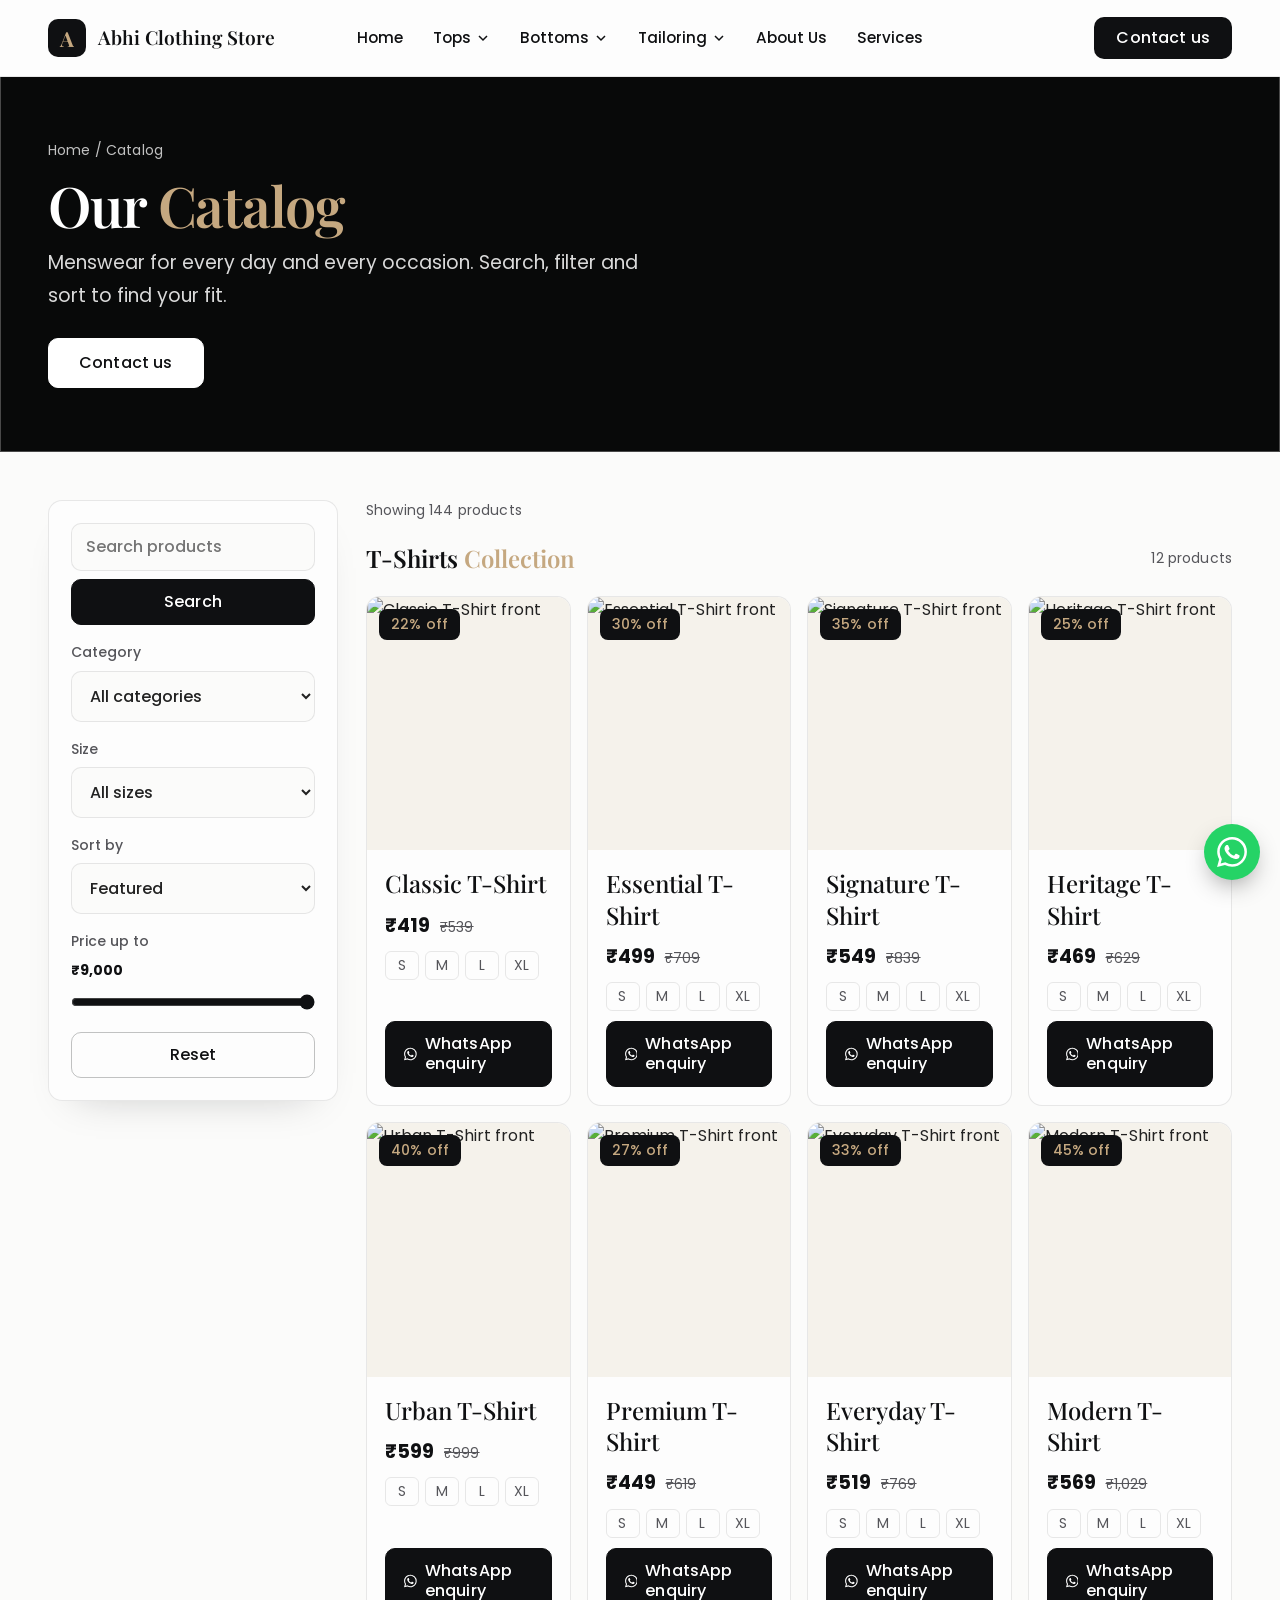
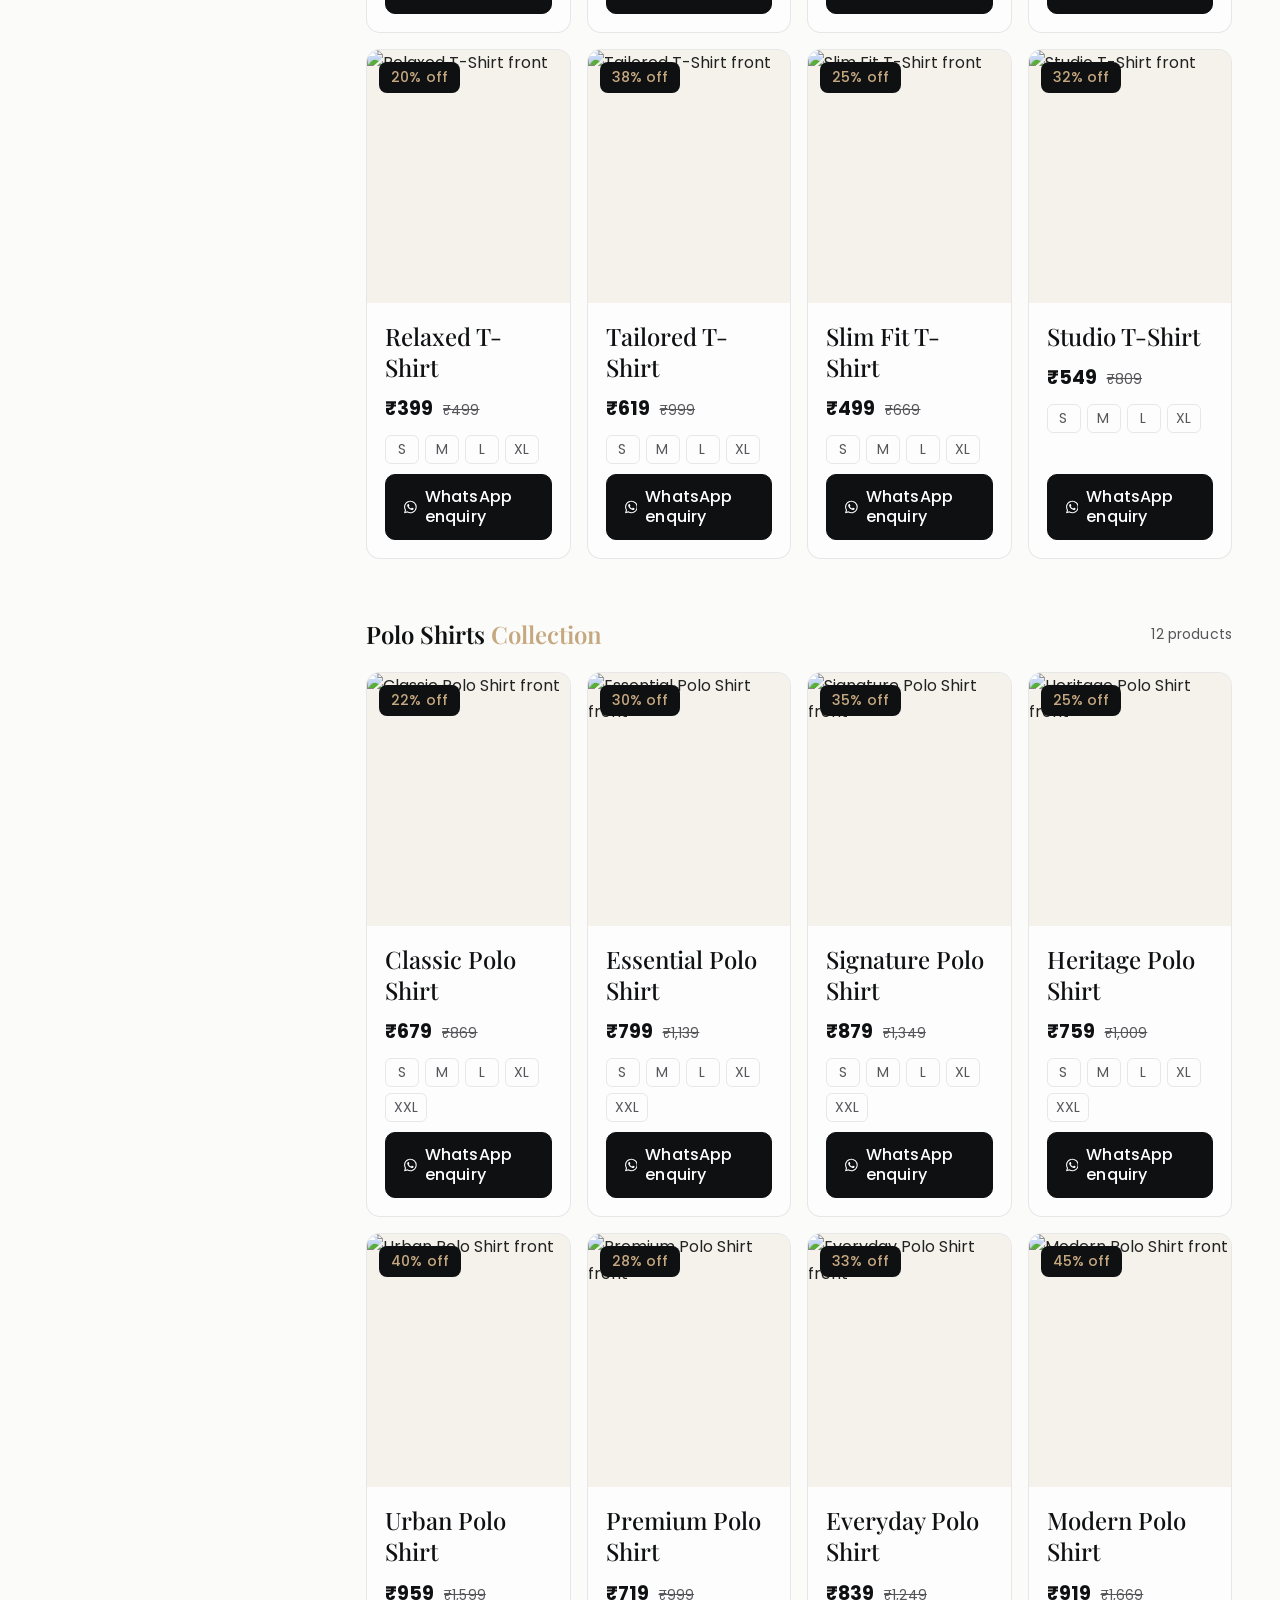
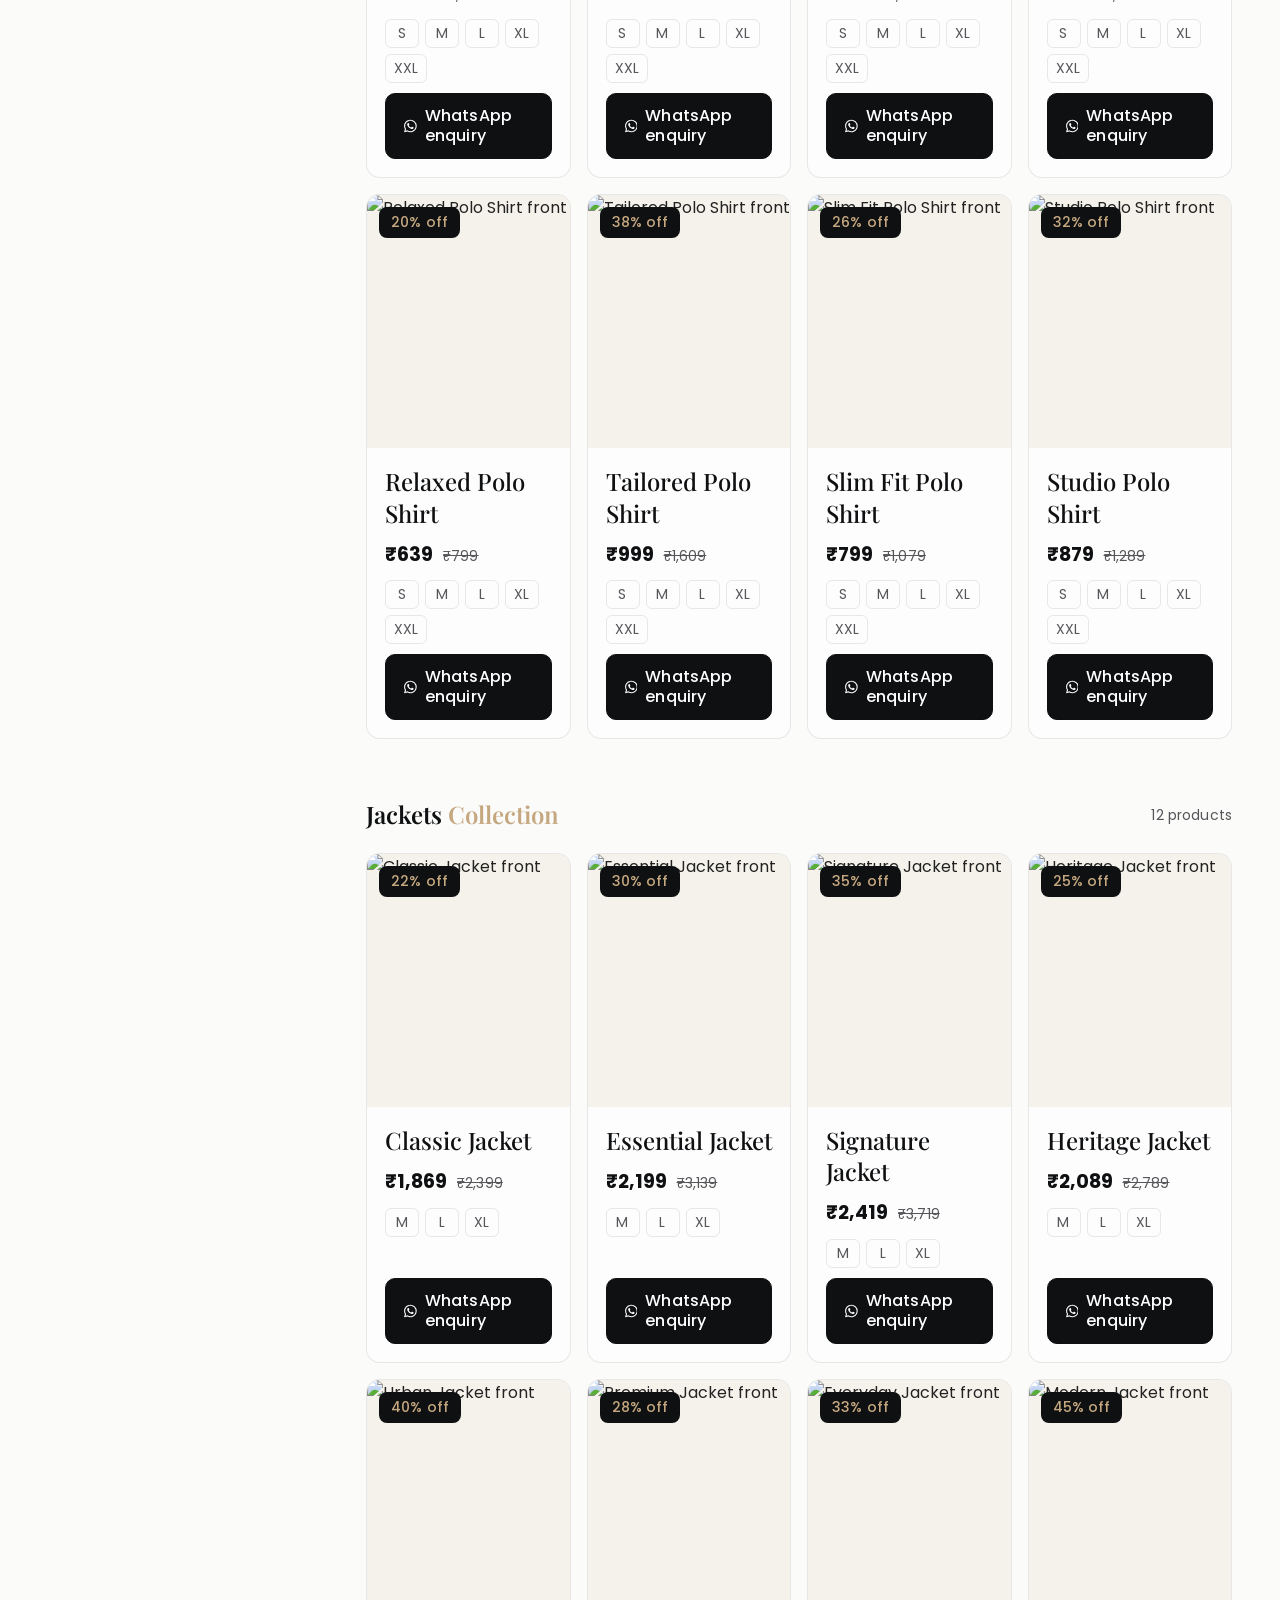
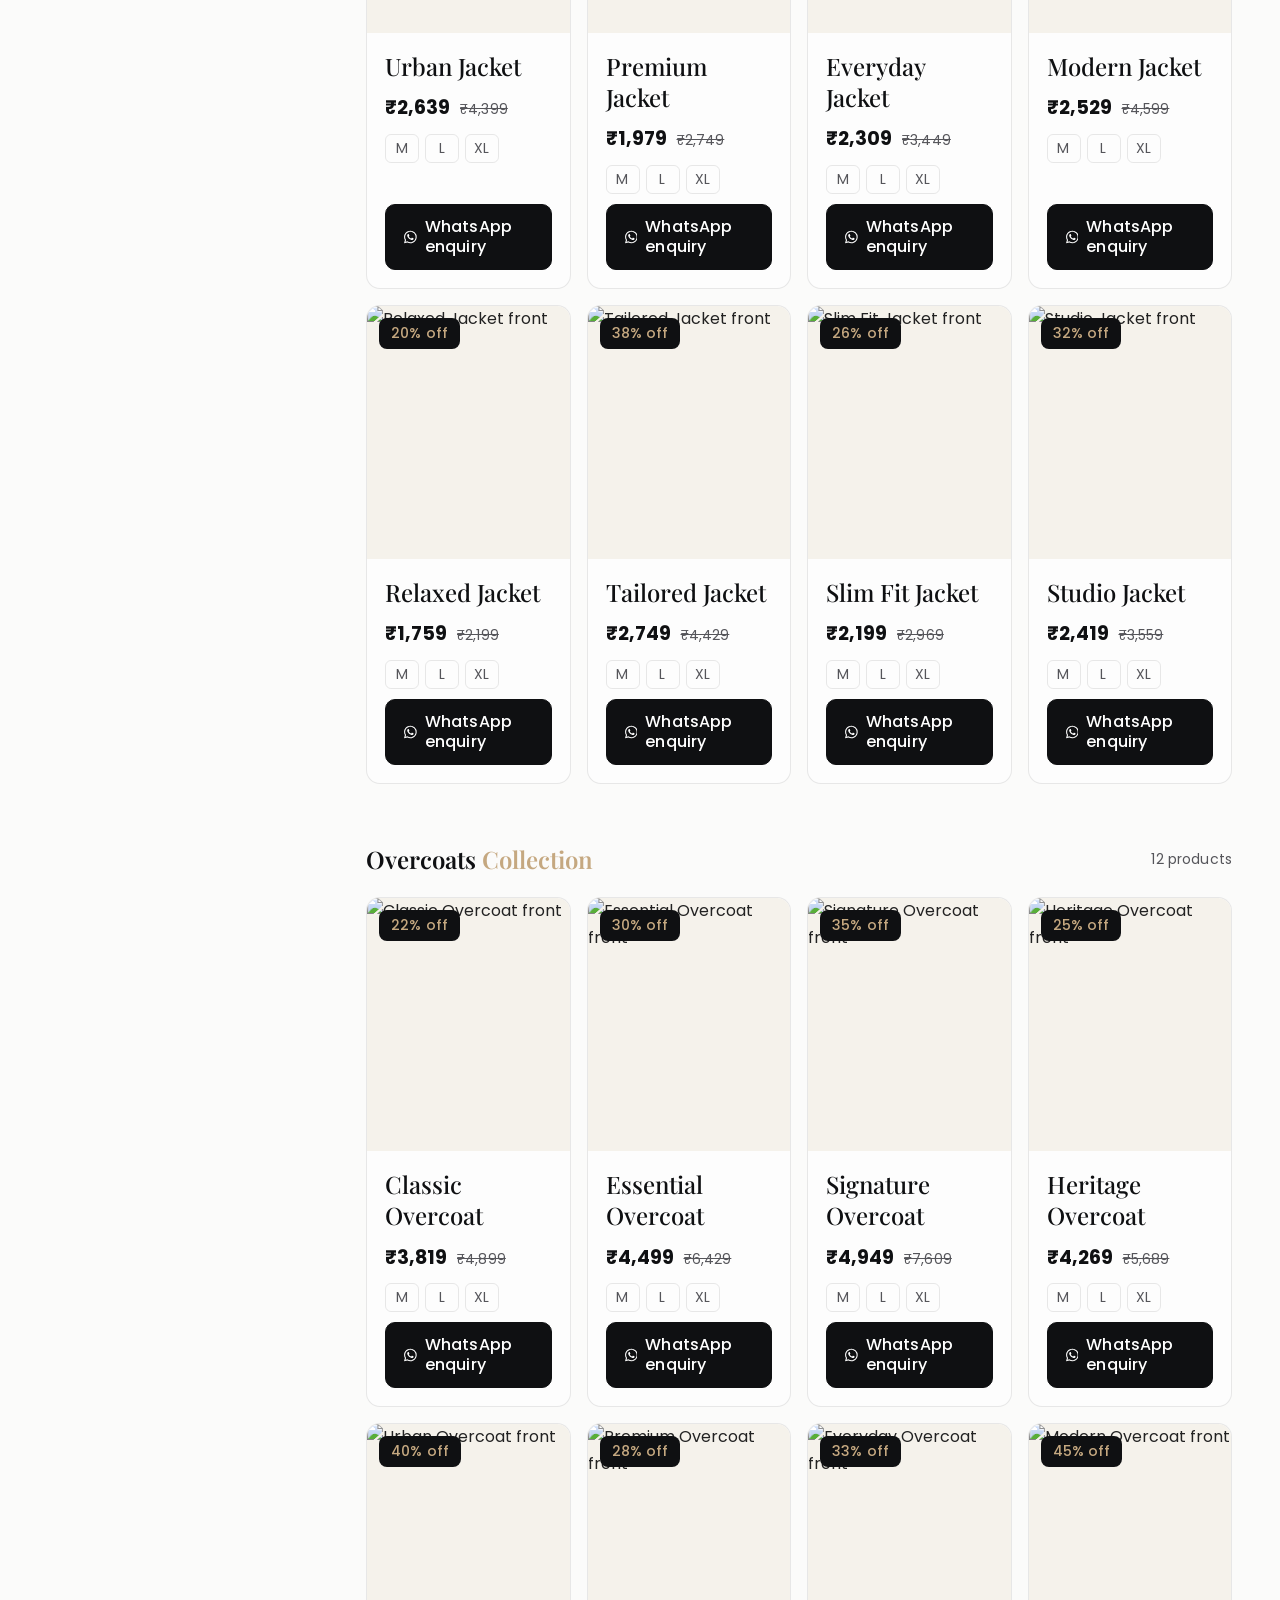
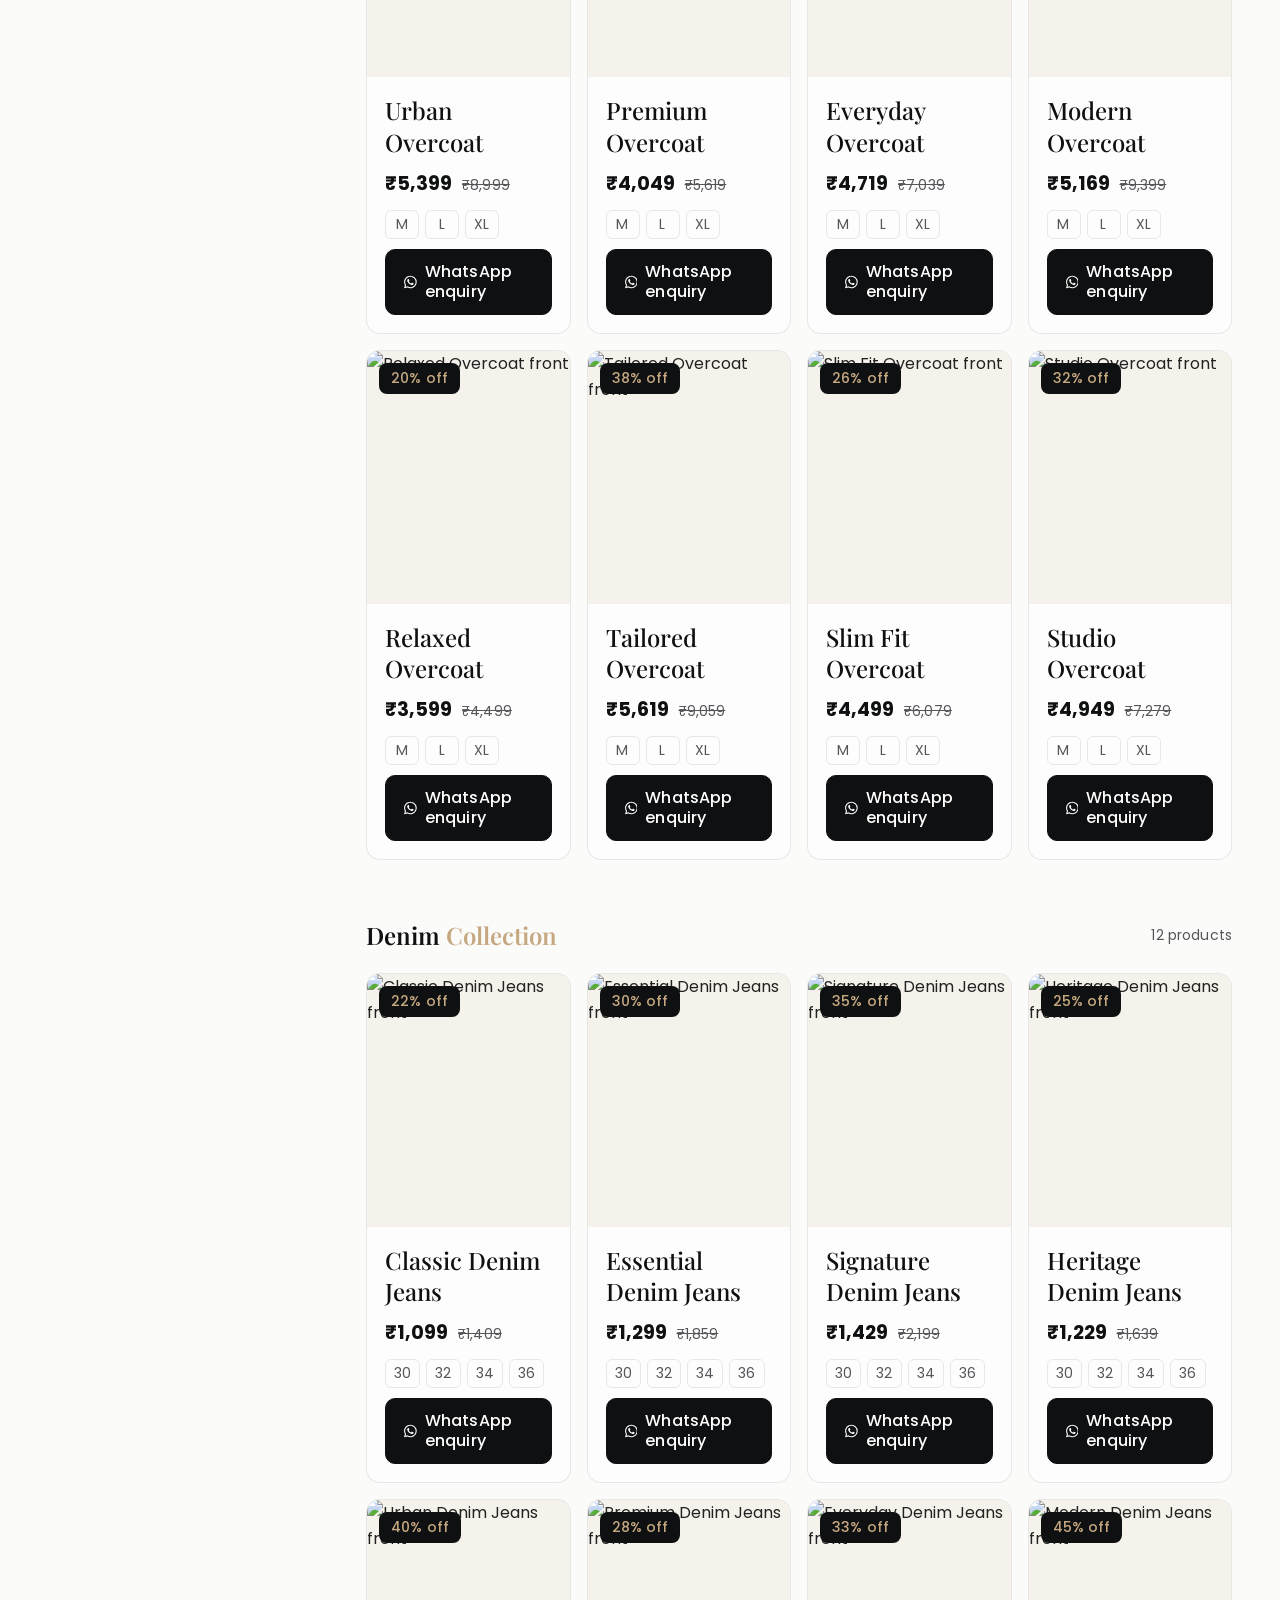
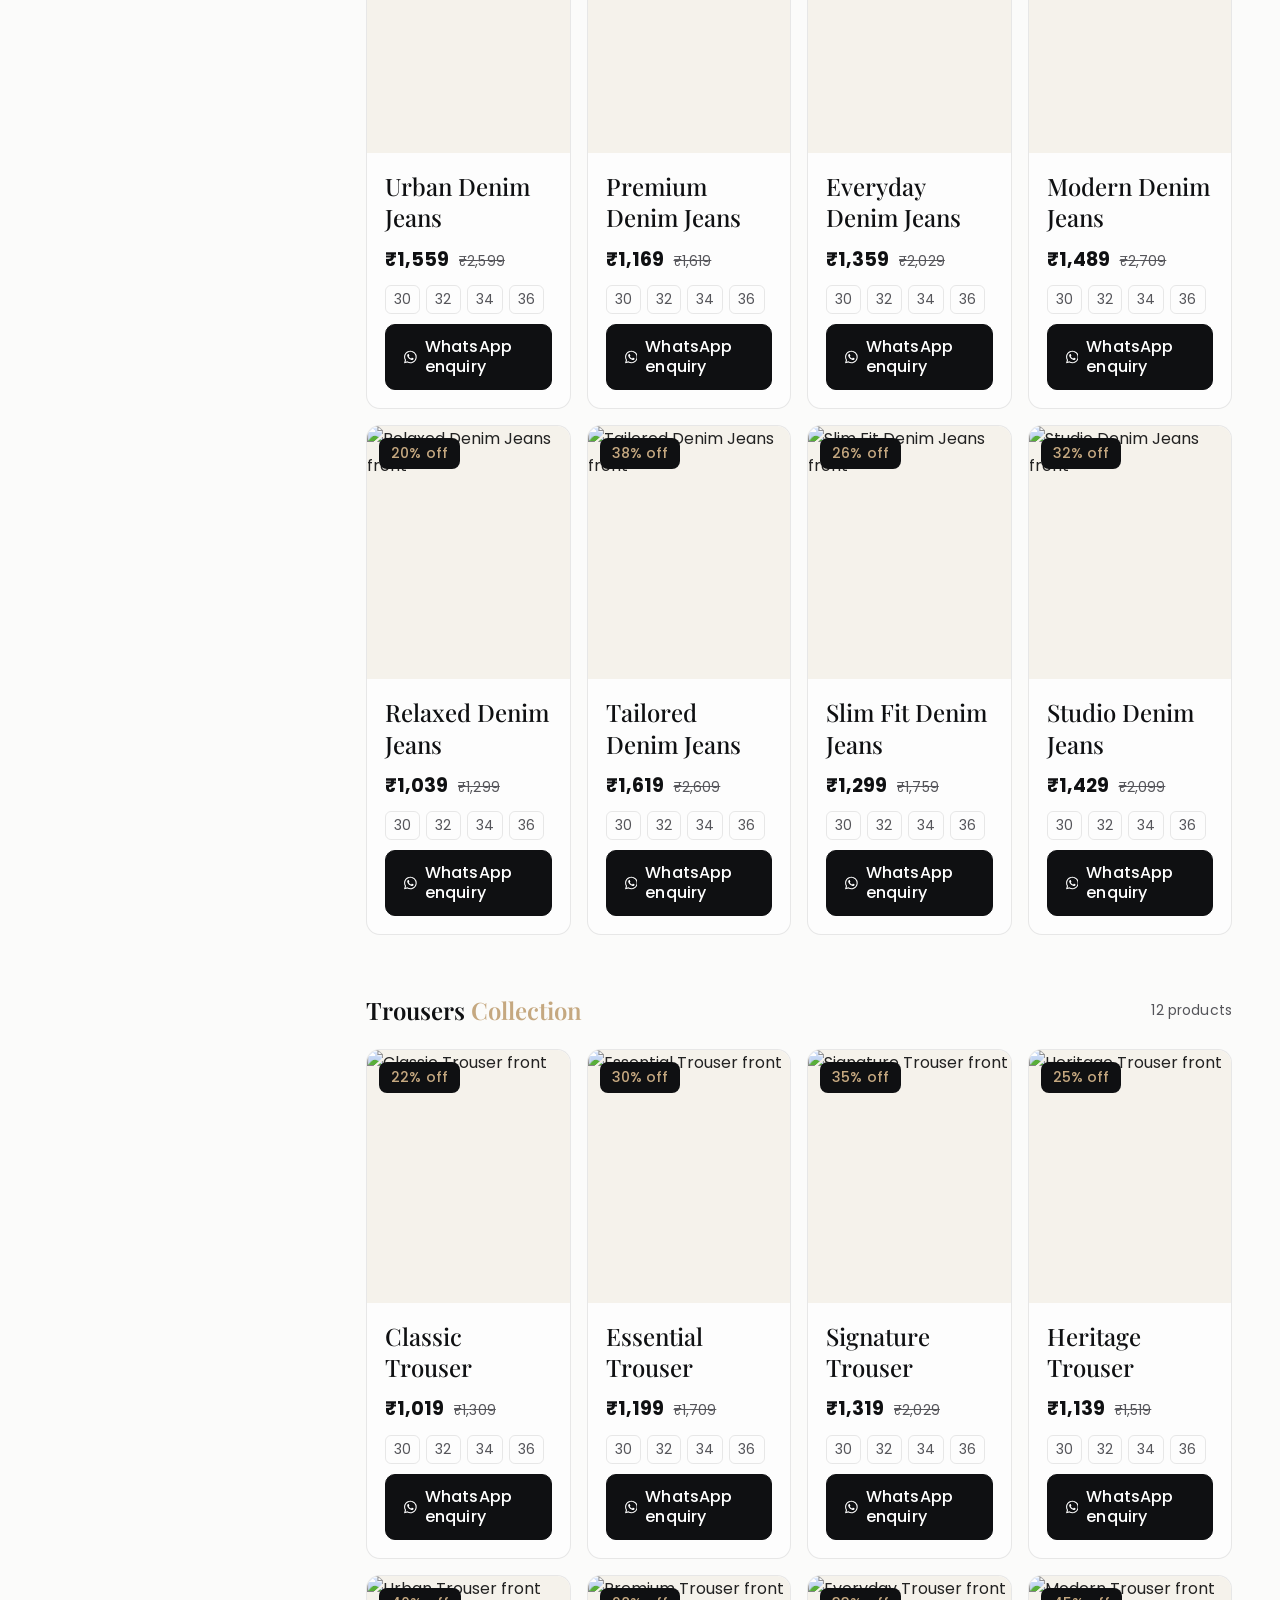
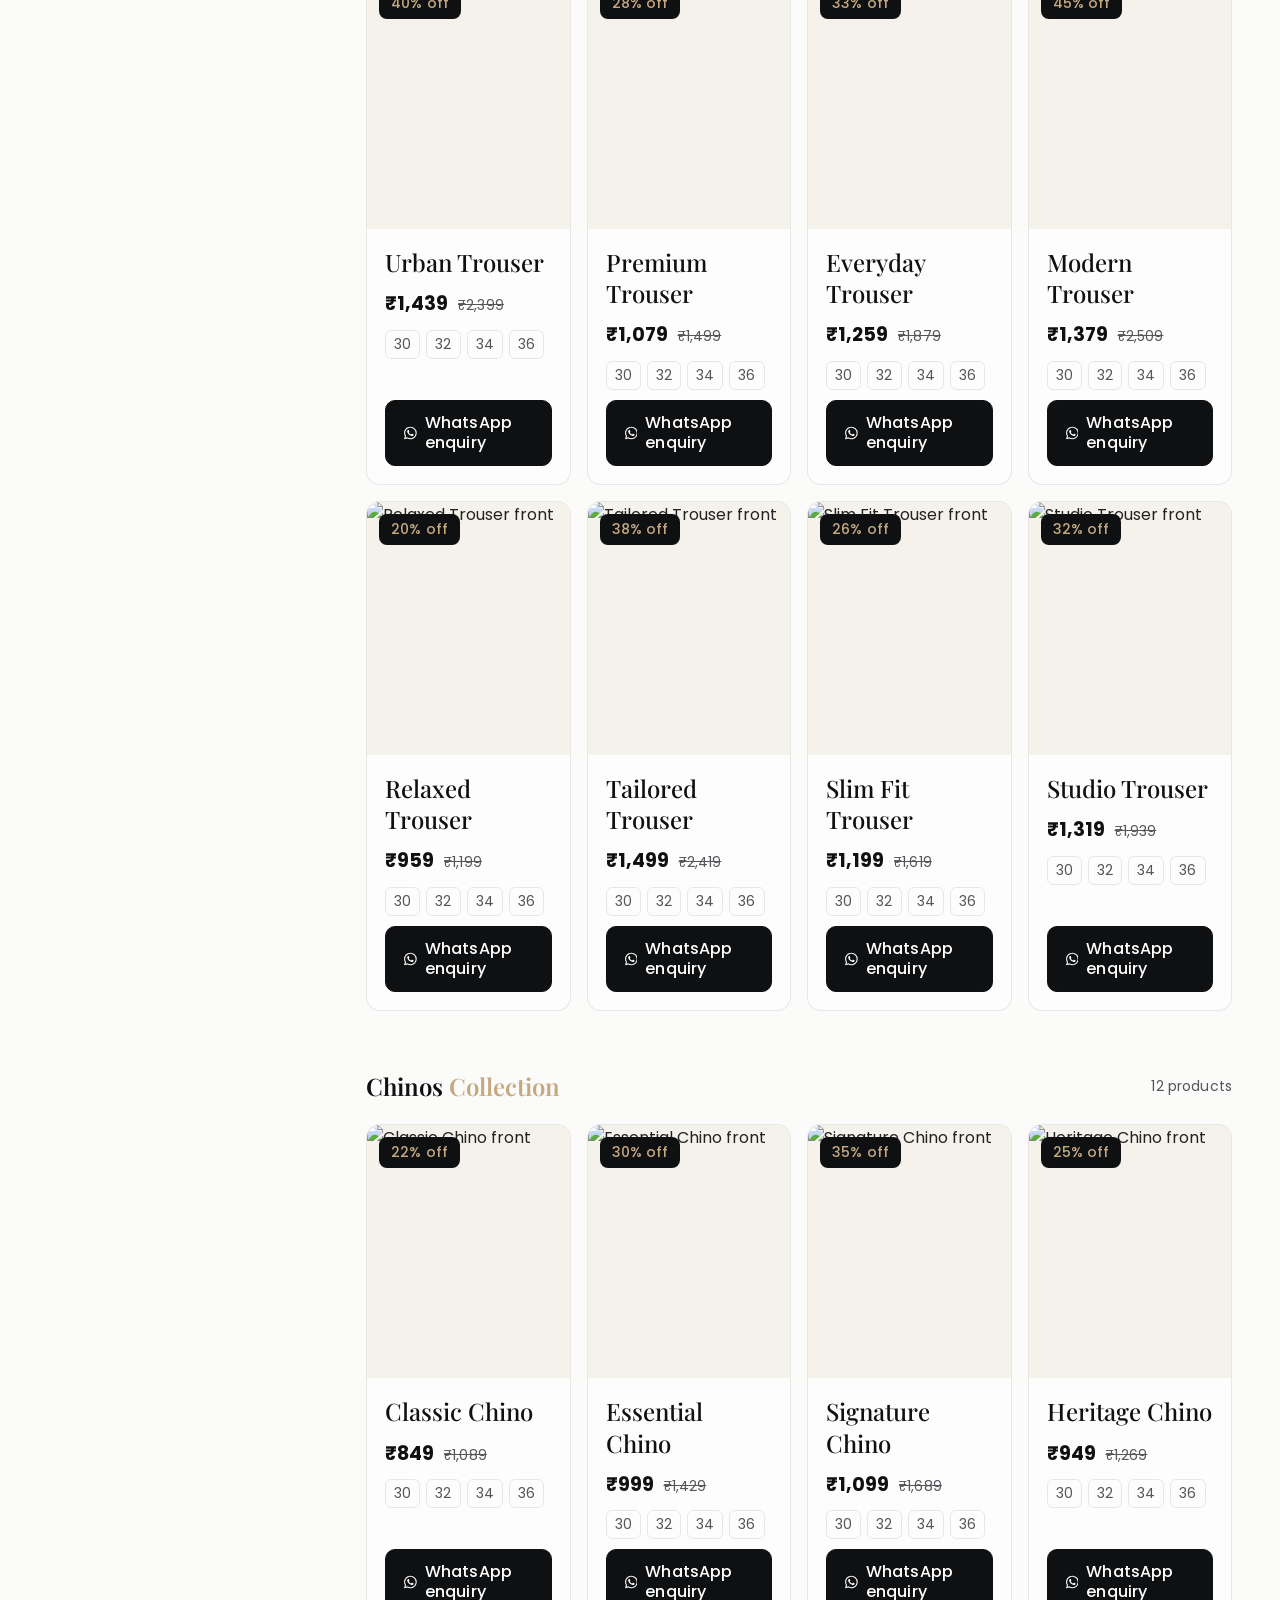
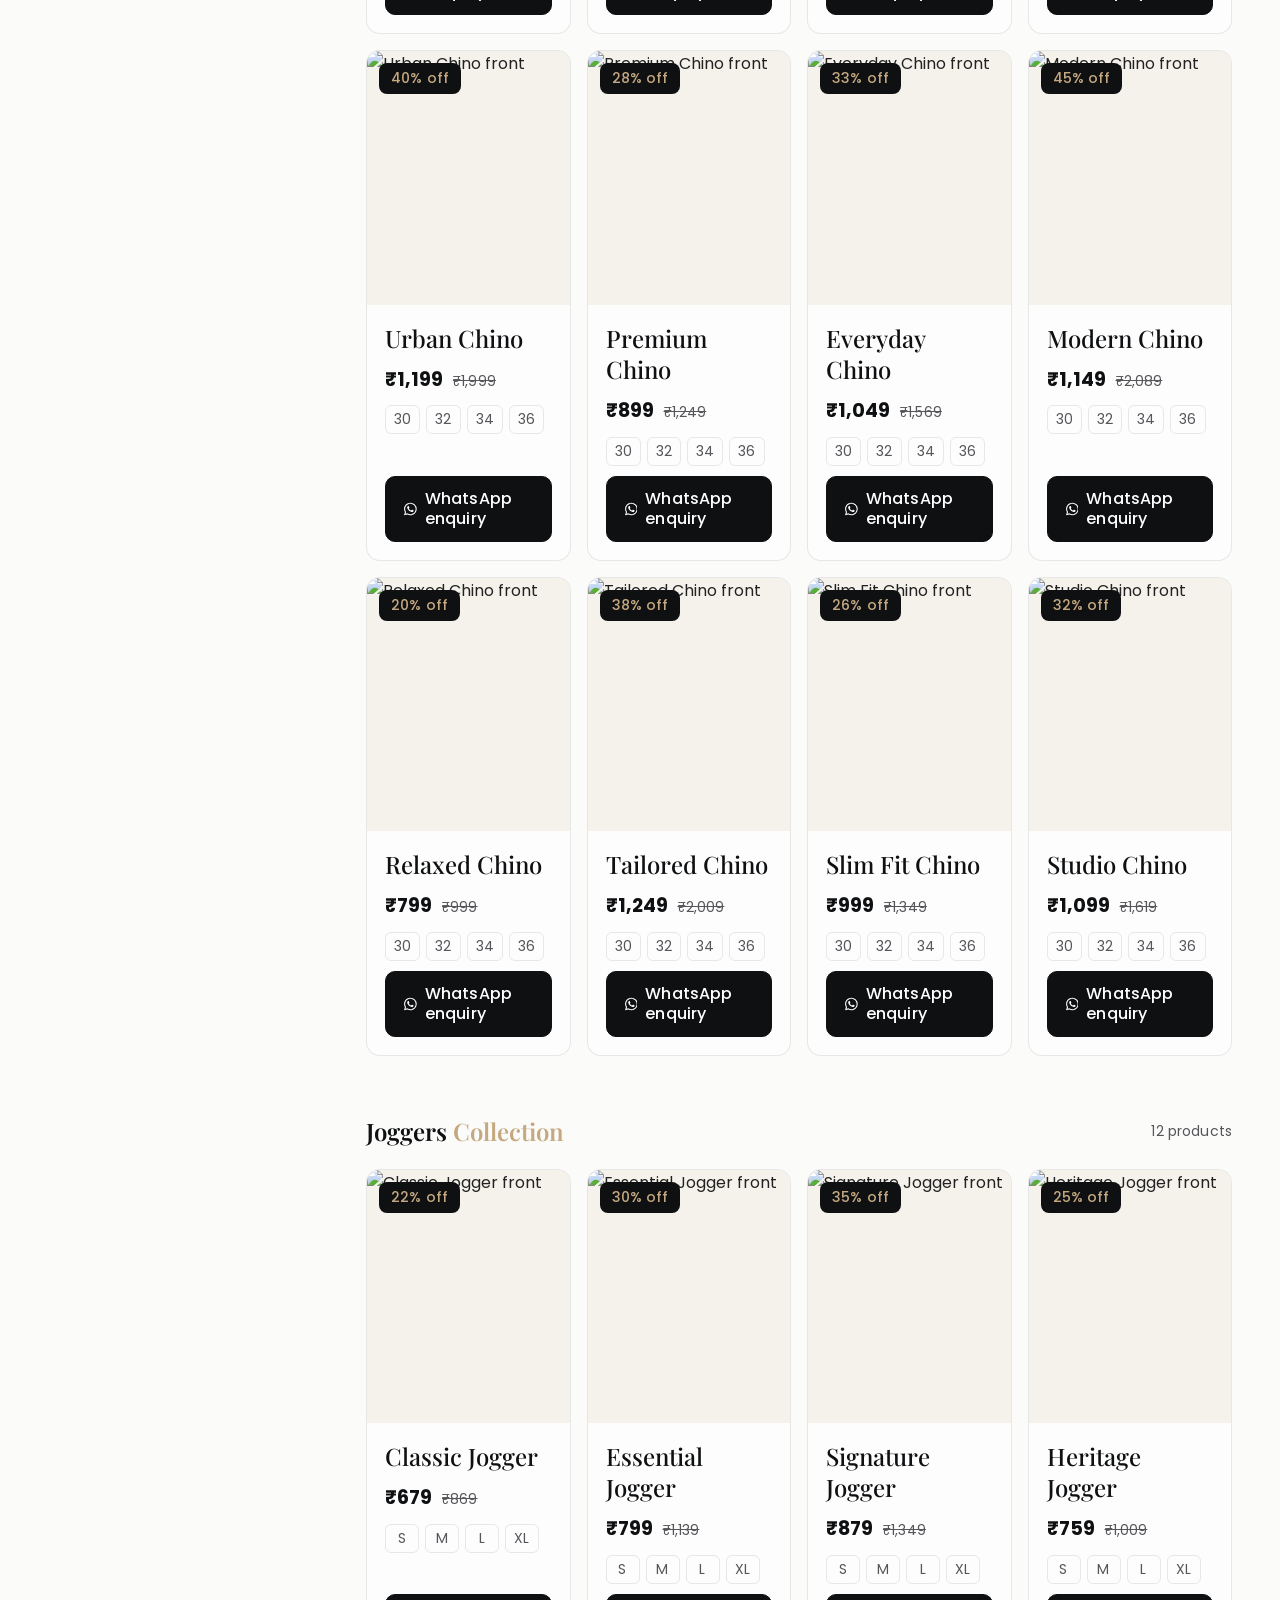
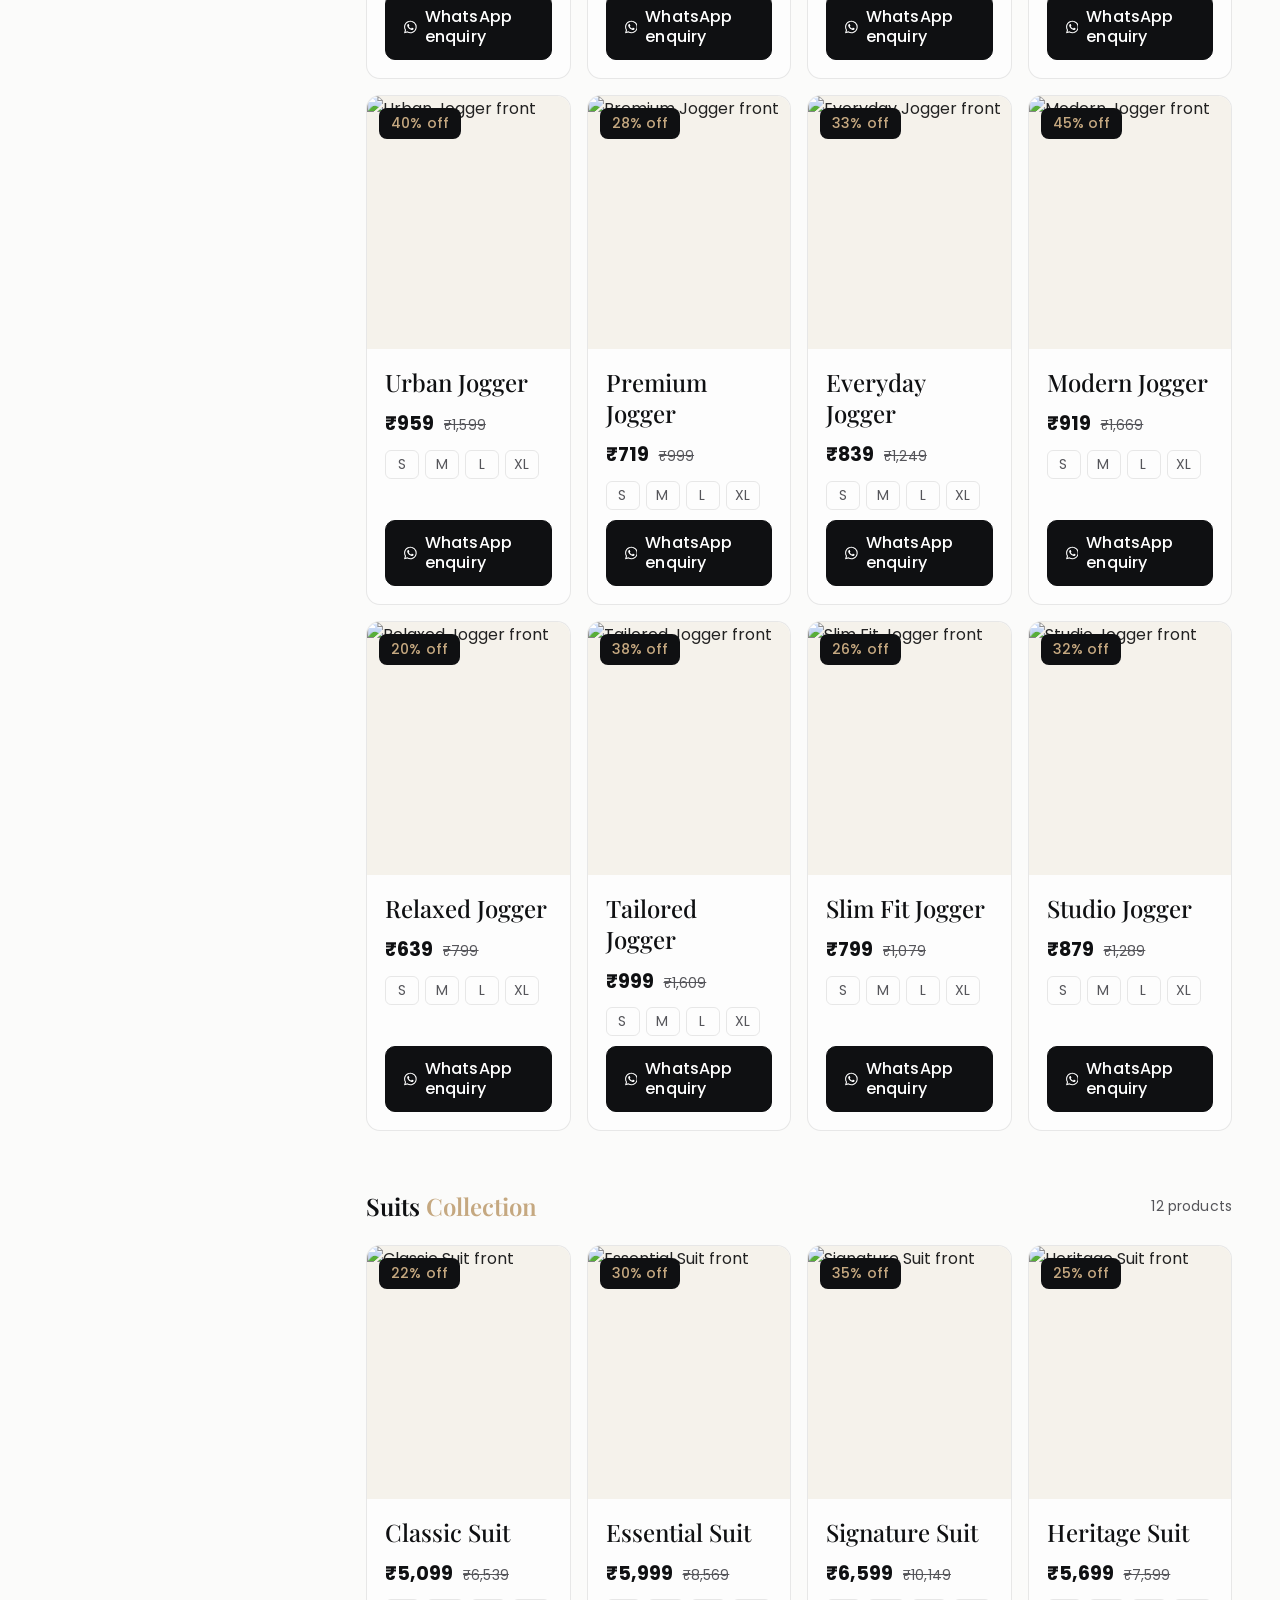
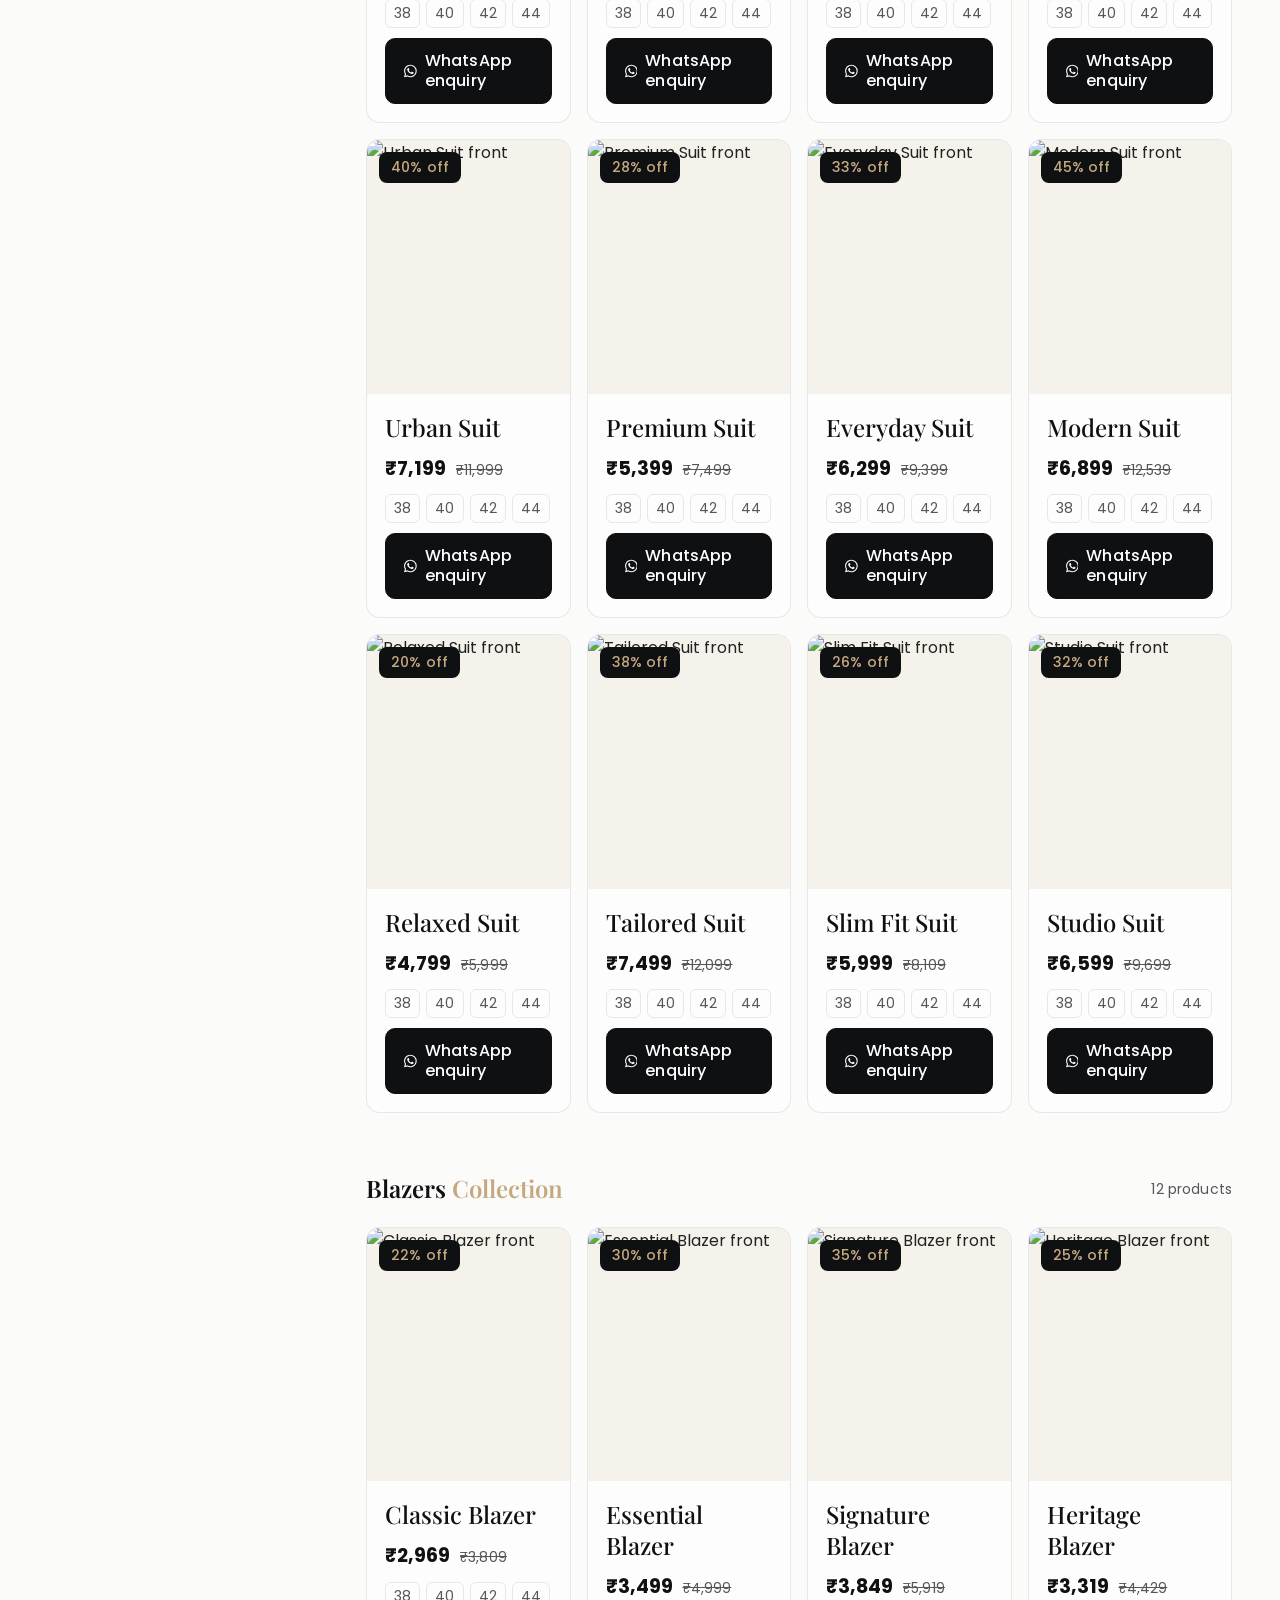
==== commit 8d1f9f16: "repo update" ====
--- a/products.html
+++ b/products.html
@@ -9,27 +9,30 @@
 <link href="https://fonts.googleapis.com/css2?family=Playfair+Display:wght@500;600;700&family=Poppins:wght@400;500;600&display=swap" rel="stylesheet">
 <link rel="stylesheet" href="style.css">
 <link rel="stylesheet" href="sections.css">
+<link rel="stylesheet" href="typography.css">
+<!-- Fluid (clamp) option: uncomment the next line to use it instead of the breakpoint sizes -->
+<!-- <link rel="stylesheet" href="typography-fluid.css"> -->
 </head>
 <body>
 
 <!-- HEADER: logo left, mega menu navlinks centre, contact button right -->
 <header class="site-header">
   <div class="wrap">
-    <a href="index.html#home" class="logo"><span class="logo-mark">A</span><span class="logo-text">Abhi Clothing Store</span></a>
+    <a href="index.html" class="logo"><span class="logo-mark">A</span><span class="logo-text">Abhi Clothing Store</span></a>
 
     <nav class="main-nav" aria-label="Main">
       <ul>
-        <li><a class="nav-link" href="index.html#home">Home</a></li>
+        <li><a class="nav-link" href="index.html">Home</a></li>
         <li><button class="nav-link" type="button" data-menu="tops" aria-expanded="false">Tops<svg viewBox="0 0 12 12" fill="none" stroke="currentColor" stroke-width="1.5" aria-hidden="true"><path d="M2 4l4 4 4-4"/></svg></button></li>
         <li><button class="nav-link" type="button" data-menu="bottoms" aria-expanded="false">Bottoms<svg viewBox="0 0 12 12" fill="none" stroke="currentColor" stroke-width="1.5" aria-hidden="true"><path d="M2 4l4 4 4-4"/></svg></button></li>
         <li><button class="nav-link" type="button" data-menu="tailoring" aria-expanded="false">Tailoring<svg viewBox="0 0 12 12" fill="none" stroke="currentColor" stroke-width="1.5" aria-hidden="true"><path d="M2 4l4 4 4-4"/></svg></button></li>
-        <li><a class="nav-link" href="index.html#about">About Us</a></li>
-        <li><a class="nav-link" href="index.html#services">Services</a></li>
+        <li><a class="nav-link" href="about.html">About Us</a></li>
+        <li><a class="nav-link" href="services.html">Services</a></li>
       </ul>
     </nav>
 
     <div class="head-end">
-      <a class="head-cta" href="index.html#contact">Contact us</a>
+      <a class="head-cta" href="contact.html">Contact us</a>
       <!-- phone / tablet only: opens the whole catalog panel -->
       <button class="nav-link shop-btn" type="button" data-menu="shop" aria-expanded="false">Shop<svg viewBox="0 0 12 12" fill="none" stroke="currentColor" stroke-width="1.5" aria-hidden="true"><path d="M2 4l4 4 4-4"/></svg></button>
       <button class="menu-btn" type="button" aria-label="Open menu" aria-expanded="false" aria-controls="menu">
@@ -37,25 +40,26 @@
       </button>
     </div>
   </div>
+</header>
 
-  <!-- Mega menu panel: filled by script.js from the MENU data (floats below the header with a gap) -->
-  <div class="mega" id="mega" aria-label="Shop menu"></div>
-</header>
+<!-- Dim layer behind the mega menu, then the mega menu panel (filled by script.js from the MENU data) -->
+<div class="mega-dim" id="dim"></div>
+<div class="mega" id="mega" aria-label="Shop menu"></div>
 
 <!-- FULLSCREEN MENU (phone / tablet) -->
 <div class="menu" id="menu" aria-hidden="true">
   <div class="menu-top">
-    <a href="index.html#home" class="logo"><span class="logo-mark">A</span><span class="logo-text">Abhi Clothing Store</span></a>
+    <a href="index.html" class="logo"><span class="logo-mark">A</span><span class="logo-text">Abhi Clothing Store</span></a>
     <button class="menu-x" type="button" aria-label="Close menu"><span class="menu-btn-text">Close</span><span class="bars"><i></i><i></i></span></button>
   </div>
   <div class="menu-body">
     <nav class="menu-nav" aria-label="Menu">
       <ul>
-        <li style="--i:0"><a href="index.html#home"><span class="thumb"><img data-img="photo-1441984904996-e0b6ba687e04" alt=""></span>Home</a></li>
-        <li style="--i:1"><a href="index.html#about"><span class="thumb"><img data-img="photo-1556905055-8f358a7a47b2" alt=""></span>About Us</a></li>
+        <li style="--i:0"><a href="index.html"><span class="thumb"><img data-img="photo-1441984904996-e0b6ba687e04" alt=""></span>Home</a></li>
+        <li style="--i:1"><a href="about.html"><span class="thumb"><img data-img="photo-1556905055-8f358a7a47b2" alt=""></span>About Us</a></li>
         <li style="--i:2"><a href="products.html"><span class="thumb"><img data-img="photo-1490481651871-ab68de25d43d" alt=""></span>Product Catalog</a></li>
-        <li style="--i:3"><a href="index.html#services"><span class="thumb"><img data-img="photo-1507679799987-c73779587ccf" alt=""></span>Services</a></li>
-        <li style="--i:4"><a href="index.html#contact"><span class="thumb"><img data-img="photo-1489987707025-afc232f7ea0f" alt=""></span>Contact Us</a></li>
+        <li style="--i:3"><a href="services.html"><span class="thumb"><img data-img="photo-1507679799987-c73779587ccf" alt=""></span>Services</a></li>
+        <li style="--i:4"><a href="contact.html"><span class="thumb"><img data-img="photo-1489987707025-afc232f7ea0f" alt=""></span>Contact Us</a></li>
       </ul>
     </nav>
   </div>
@@ -67,10 +71,12 @@
 </div>
 <main>
   <section class="page-h">
+    <img src="https://images.unsplash.com/photo-1441984904996-e0b6ba687e04?auto=format&fit=crop&w=1800&q=70" alt="">
     <div class="sec-in">
       <p class="crumb"><a href="index.html">Home</a> / <span>Catalog</span></p>
       <h1>Our <span>Catalog</span></h1>
-      <p>Menswear for every day and every occasion. Search, filter and sort to find your fit.</p>
+      <p class="lead">Menswear for every day and every occasion. Search, filter and sort to find your fit.</p>
+      <a class="btn btn-solid" href="https://wa.me/918146035145?text=Hi%20Abhi%20Clothing%20Store%2C%20I%20want%20to%20know%20more%20about%20your%20catalog." target="_blank" rel="noopener">Contact us</a>
     </div>
   </section>
   <section class="sec" id="catalog">
@@ -95,26 +101,30 @@
 <footer class="foot">
   <div class="foot-g">
     <div>
-      <a href="index.html#home" class="logo"><span class="logo-mark">A</span><span class="logo-text">Abhi Clothing Store</span></a>
-      <p class="fd">Premium menswear for everyday and occasion wear, with custom tailoring and fitting by our in-house team.</p>
+      <a href="index.html" class="logo"><span class="logo-mark">A</span><span class="logo-text">Abhi Clothing Store</span></a>
+      <p class="fd">Premium menswear for everyday and occasion wear, with custom tailoring and fitting by our in-house team. From crisp formal shirts to wedding suits, every piece is chosen for quality, comfort and a clean fit, so you walk out looking and feeling your best.</p>
       <div class="soc"><a href="https://www.facebook.com/" target="_blank" rel="noopener" aria-label="Facebook"><svg viewBox="0 0 24 24" fill="currentColor"><path d="M14 8h3V4h-3c-2.8 0-4.5 1.7-4.5 4.5V11H7v4h2.5v6h4v-6H16l.5-4h-3V8.8c0-.5.2-.8.8-.8z"/></svg></a>
         <a href="https://www.instagram.com/" target="_blank" rel="noopener" aria-label="Instagram"><svg viewBox="0 0 24 24" fill="none" stroke="currentColor" stroke-width="1.7"><rect x="3" y="3" width="18" height="18" rx="5"/><circle cx="12" cy="12" r="4"/><circle cx="17.2" cy="6.8" r="1" fill="currentColor" stroke="none"/></svg></a>
         <a href="https://www.snapchat.com/" target="_blank" rel="noopener" aria-label="Snapchat"><svg viewBox="0 0 24 24" fill="currentColor"><path d="M12 2c3 0 5 2.2 5 5v2.5c.6.3 1.4.4 2 .4-.3.7-1.2 1-2 1.2.4 1.5 1.5 2.5 3 3-.8.7-1.8.9-2.8 1-.2.5-.5.9-1 .9-.6 0-1.3-.3-2.1.2-.6.4-1.3 1.3-2.1 1.3s-1.5-.9-2.1-1.3c-.8-.5-1.5-.2-2.1-.2-.5 0-.8-.4-1-.9-1-.1-2-.3-2.8-1 1.5-.5 2.6-1.5 3-3-.8-.2-1.7-.5-2-1.2.6 0 1.4-.1 2-.4V7c0-2.8 2-5 5-5z"/></svg></a>
         <a href="https://wa.me/918146035145" target="_blank" rel="noopener" aria-label="WhatsApp"><svg viewBox="0 0 24 24" fill="currentColor"><use href="#wa-p"/></svg></a></div>
-    </div>
-    <div><h4>We accept</h4><div class="cards"><svg viewBox="0 0 54 36" role="img" aria-label="Visa"><rect width="54" height="36" rx="6" fill="#fff"/><text x="27" y="24" text-anchor="middle" font-family="Arial" font-weight="900" font-style="italic" font-size="16" fill="#1A1F71">VISA</text></svg>
+      <h4 class="acc-h">We accept</h4>
+      <div class="cards"><svg viewBox="0 0 54 36" role="img" aria-label="Visa"><rect width="54" height="36" rx="6" fill="#fff"/><text x="27" y="24" text-anchor="middle" font-family="Arial" font-weight="900" font-style="italic" font-size="16" fill="#1A1F71">VISA</text></svg>
         <svg viewBox="0 0 54 36" role="img" aria-label="Mastercard"><rect width="54" height="36" rx="6" fill="#fff"/><circle cx="21" cy="18" r="10" fill="#EB001B"/><circle cx="33" cy="18" r="10" fill="#F79E1B"/><path d="M27 10.3a10 10 0 0 1 0 15.4 10 10 0 0 1 0-15.4z" fill="#FF5F00"/></svg>
         <svg viewBox="0 0 54 36" role="img" aria-label="American Express"><rect width="54" height="36" rx="6" fill="#006FCF"/><text x="27" y="23" text-anchor="middle" font-family="Arial" font-weight="700" font-size="11" fill="#fff">AMEX</text></svg>
-        <svg viewBox="0 0 54 36" role="img" aria-label="RuPay"><rect width="54" height="36" rx="6" fill="#fff"/><text x="27" y="22" text-anchor="middle" font-family="Arial" font-weight="700" font-size="12"><tspan fill="#1C4A9B">Ru</tspan><tspan fill="#F26522">Pay</tspan></text></svg></div><p class="fd">Pay by cash, UPI or card at the store.</p></div>
-    <div><h4>Quick links</h4><ul><li><a href="index.html#home">Home</a></li><li><a href="index.html#about">About Us</a></li><li><a href="products.html">Product Catalog</a></li><li><a href="index.html#services">Services</a></li><li><a href="index.html#contact">Contact Us</a></li></ul></div>
-    <div><h4>Catalog</h4><ul class="cols2"><li><a href="products.html#t-shirts">T-Shirts</a></li><li><a href="products.html#polo-shirts">Polo Shirts</a></li><li><a href="products.html#jackets">Jackets</a></li><li><a href="products.html#overcoats">Overcoats</a></li><li><a href="products.html#denim">Denim</a></li><li><a href="products.html#trousers">Trousers</a></li><li><a href="products.html#chinos">Chinos</a></li><li><a href="products.html#joggers">Joggers</a></li><li><a href="products.html#suits">Suits</a></li><li><a href="products.html#blazers">Blazers</a></li><li><a href="products.html#formal-shirts">Formal Shirts</a></li><li><a href="products.html#tuxedos">Tuxedos</a></li></ul></div>
-    <div><h4>Location and phone</h4><ul><li><a href="tel:+918146035145">+91 81460 35145</a></li><li><a href="mailto:liincoders@gmail.com">liincoders@gmail.com</a></li><li>Narot Jaimal Singh, Punjab, India</li></ul><div class="fh"><div class="fh-h"><span>Opening hours</span><span class="live" id="flive"><i class="dot"></i><em></em></span></div><ul id="fhrs"></ul></div></div>
+        <svg viewBox="0 0 54 36" role="img" aria-label="RuPay"><rect width="54" height="36" rx="6" fill="#fff"/><text x="27" y="22" text-anchor="middle" font-family="Arial" font-weight="700" font-size="12"><tspan fill="#1C4A9B">Ru</tspan><tspan fill="#F26522">Pay</tspan></text></svg></div>
+      <p class="fd">Pay by cash, UPI or card at the store.</p>
+    </div>
+    <div><h4>Quick links</h4><ul><li><a href="index.html">Home</a></li><li><a href="about.html">About Us</a></li><li><a href="products.html">Product Catalog</a></li><li><a href="services.html">Services</a></li><li><a href="contact.html">Contact Us</a></li></ul></div>
+    <div><h4>Catalog</h4><ul><li><a href="products.html#t-shirts">T-Shirts</a></li><li><a href="products.html#polo-shirts">Polo Shirts</a></li><li><a href="products.html#jackets">Jackets</a></li><li><a href="products.html#overcoats">Overcoats</a></li><li><a href="products.html#denim">Denim</a></li><li><a href="products.html#trousers">Trousers</a></li><li><a href="products.html#chinos">Chinos</a></li><li><a href="products.html">View all products</a></li></ul></div>
+    <div><h4 class="fh-h">Opening hours <span class="live" id="flive"><i class="dot"></i><em></em></span></h4><ul id="fhrs"></ul><p class="fh-simple" id="fsimple"></p></div>
+    <div><h4>Location and phone</h4><ul><li><a href="tel:+918146035145">+91 81460 35145</a></li><li><a href="mailto:liincoders@gmail.com">liincoders@gmail.com</a></li><li>Narot Jaimal Singh, Punjab, India</li></ul></div>
   </div>
   <div class="foot-b">
     <div class="leg"><a href="#" data-legal="privacy">Privacy Policy</a><a href="#" data-legal="terms">Terms and Conditions</a></div>
     <p class="cp"><span>&copy; <b id="yr">2026</b> Abhi Clothing Store. All rights reserved.</span> <span>Powered by <a href="https://liinstudio.netlify.app/" target="_blank" rel="noopener">LiinStudio</a></span></p>
-    <a class="totop" href="index.html#home">Back to top <svg viewBox="0 0 24 24" fill="none" stroke="currentColor" stroke-width="1.6" stroke-linecap="round" stroke-linejoin="round" aria-hidden="true"><path d="M6 15l6-6 6 6"/></svg></a>
+    <a class="totop" href="index.html">Back to top <svg viewBox="0 0 24 24" fill="none" stroke="currentColor" stroke-width="1.6" stroke-linecap="round" stroke-linejoin="round" aria-hidden="true"><path d="M6 15l6-6 6 6"/></svg></a>
   </div>
+
 </footer>
 <dialog id="legal"><button class="dx" type="button" aria-label="Close">&times;</button><h3></h3><p></p></dialog>
 
@@ -125,6 +135,9 @@
 <!-- Fixed WhatsApp chat -->
 <a class="wa" href="https://wa.me/918146035145?text=Hi%20Abhi%20Clothing%20Store%2C%20I%20want%20to%20enquire." target="_blank" rel="noopener" aria-label="Chat on WhatsApp"><svg viewBox="0 0 24 24" aria-hidden="true"><path id="wa-p" d="M17.472 14.382c-.297-.149-1.758-.867-2.03-.967-.273-.099-.471-.148-.67.15-.197.297-.767.966-.94 1.164-.173.199-.347.223-.644.075-.297-.15-1.255-.463-2.39-1.475-.883-.788-1.48-1.761-1.653-2.059-.173-.297-.018-.458.13-.606.134-.133.298-.347.446-.52.149-.174.198-.298.298-.497.099-.198.05-.371-.025-.52-.075-.149-.669-1.612-.916-2.207-.242-.579-.487-.5-.669-.51-.173-.008-.371-.01-.57-.01-.198 0-.52.074-.792.372-.272.297-1.04 1.016-1.04 2.479 0 1.462 1.065 2.875 1.213 3.074.149.198 2.096 3.2 5.077 4.487.709.306 1.262.489 1.694.625.712.227 1.36.195 1.871.118.571-.085 1.758-.719 2.006-1.413.248-.694.248-1.289.173-1.413-.074-.124-.272-.198-.57-.347m-5.421 7.403h-.004a9.87 9.87 0 01-5.031-1.378l-.361-.214-3.741.982.998-3.648-.235-.374a9.86 9.86 0 01-1.51-5.26c.001-5.45 4.436-9.884 9.888-9.884 2.64 0 5.122 1.03 6.988 2.898a9.825 9.825 0 012.893 6.994c-.003 5.45-4.437 9.884-9.885 9.884m8.413-18.297A11.815 11.815 0 0012.05 0C5.495 0 .16 5.335.157 11.892c0 2.096.547 4.142 1.588 5.945L.057 24l6.305-1.654a11.882 11.882 0 005.683 1.448h.005c6.554 0 11.89-5.335 11.893-11.893a11.821 11.821 0 00-3.48-8.413Z"/></svg></a>
 
+<script src="products.js"></script>
+<script src="settings.js"></script>
+<script src="faqs.js"></script>
 <script src="script.js"></script>
 <script src="sections.js"></script>
 <script src="site.js"></script>
--- a/style.css
+++ b/style.css
@@ -1,984 +1,178 @@
 /* Abhi Clothing Store — Single header + Mega Menu */
-:root {
-  --base: #FBFBFA;
-  /* body background */
-  --text: #222222;
-  /* body text */
-  --head: #0F1012;
-  /* headings */
-  --hdr: #FDFDFD;
-  /* header + menu cards */
-  --foot: #161719;
-  /* footer + fullscreen menu */
-  --gold: #C5A880;
-  /* accent */
-  --sand: #F5F2EB;
-  --slate: #55555A;
-  --line: rgba(15, 16, 18, .09);
-  --hh: 76px;
-  --lw: 300px;
-  --pad: clamp(16px, 4vw, 48px);
-  --ease: cubic-bezier(.76, 0, .24, 1);
-  --serif: 'Playfair Display', serif;
-  --sans: 'Poppins', sans-serif;
+:root{
+  --base:#FBFBFA;      /* body background */
+  --text:#222222;      /* body text */
+  --head:#0F1012;      /* headings */
+  --hdr:#FDFDFD;       /* header + menu cards */
+  --foot:#161719;      /* footer + fullscreen menu */
+  --gold:#C5A880;      /* accent */
+  --sand:#F5F2EB;
+  --slate:#55555A;
+  --line:rgba(15,16,18,.09);
+  --hh:76px;--lw:300px;--pad:clamp(16px,4vw,48px);--ease:cubic-bezier(.76,0,.24,1);
+  --serif:'Playfair Display',serif;--sans:'Poppins',sans-serif;
 }
-
-* {
-  margin: 0;
-  padding: 0;
-  box-sizing: border-box
-}
-
-html {
-  scroll-behavior: smooth;
-  scroll-padding-top: var(--hh)
-}
-
-::selection{
-  background: var(--gold);
-  color: var(--head);
-}
-
-::-webkit-scrollbar {
-  width: 10px
-}
-::-webkit-scrollbar-thumb {
-  background: var(--gold);
-  border-radius: 10px;
-}
-body {
-  font-family: var(--sans);
-  color: var(--text);
-  background: var(--base);
-  line-height: 1.6;
-  overflow-x: hidden
-}
-
-body.lock {
-  overflow: hidden
-}
-
-a {
-  color: inherit;
-  text-decoration: none
-}
-
-ul {
-  list-style: none
-}
-
-button {
-  font: inherit;
-  color: inherit;
-  background: none;
-  border: 0;
-  cursor: pointer
-}
-
-img {
-  display: block;
-  max-width: 100%
-}
-
-h1, h2, h3, h4 {
-  font-family: var(--serif);
-  color: var(--head);
-  font-weight: 600;
-  line-height: 1.1;
-  font-style: normal
-}
-
-h1 span, h2 span, h3 span {
-  color: var(--gold)
-}
-
-:focus-visible {
-  outline: 2px solid var(--gold);
-  outline-offset: 3px
-}
+*{margin:0;padding:0;box-sizing:border-box}
+html{scroll-behavior:smooth;scroll-padding-top:var(--hh)}
+body{font-family:var(--sans);color:var(--text);background:var(--base);line-height:1.6;overflow-x:hidden}
+body.lock{overflow:hidden}
+a{color:inherit;text-decoration:none}
+ul{list-style:none}
+button{font:inherit;color:inherit;background:none;border:0;cursor:pointer}
+img{display:block;max-width:100%}
+h1,h2,h3,h4{font-family:var(--serif);color:var(--head);font-weight:600;line-height:1.1;font-style:normal}
+h1 span,h2 span,h3 span{color:var(--gold)}
+:focus-visible{outline:2px solid var(--gold);outline-offset:3px}
 
 /* ---------- header ---------- */
-.site-header {
-  position: fixed;
-  inset: 0 0 auto 0;
-  z-index: 100;
-  background: var(--hdr);
-  border-bottom: 1px solid var(--line)
-}
+.site-header{position:fixed;inset:0 0 auto 0;z-index:100;background:var(--hdr);border-bottom:1px solid var(--line)}
+.wrap{max-width:1440px;margin:0 auto;height:var(--hh);padding:0 var(--pad);display:grid;grid-template-columns:1fr auto 1fr;align-items:center;gap:24px}
+.logo{display:flex;align-items:center;gap:12px;justify-self:start}
+.logo-mark{width:38px;height:38px;flex-shrink:0;display:grid;place-items:center;border-radius:10px;background:var(--head);color:var(--gold);font-family:var(--serif);font-size:1.3rem;font-weight:700}
+.logo-text{font-family:var(--serif);font-weight:600;font-size:1.2rem;color:var(--head);white-space:nowrap}
+.head-end{justify-self:end;display:flex;align-items:center;gap:20px}
 
-.wrap {
-  max-width: 1440px;
-  margin: 0 auto;
-  height: var(--hh);
-  padding: 0 var(--pad);
-  display: grid;
-  grid-template-columns: 1fr auto 1fr;
-  align-items: center;
-  gap: 24px
-}
-
-.logo {
-  display: flex;
-  align-items: center;
-  gap: 12px;
-  justify-self: start
-}
-
-.logo-mark {
-  width: 38px;
-  height: 38px;
-  flex-shrink: 0;
-  display: grid;
-  place-items: center;
-  border-radius: 10px;
-  background: var(--head);
-  color: var(--gold);
-  font-family: var(--serif);
-  font-size: 1.3rem;
-  font-weight: 700
-}
-
-.logo-text {
-  font-family: var(--serif);
-  font-weight: 600;
-  font-size: 1.2rem;
-  color: var(--head);
-  white-space: nowrap
-}
-
-.head-end {
-  justify-self: end;
-  display: flex;
-  align-items: center;
-  gap: 20px
-}
-
-.main-nav ul {
-  display: flex;
-  gap: clamp(20px, 2.4vw, 40px)
-}
-
-.nav-link {
-  position: relative;
-  display: flex;
-  align-items: center;
-  gap: 6px;
-  padding: 10px 0;
-  font-size: .95rem;
-  font-weight: 500;
-  color: var(--head)
-}
-
-.nav-link::after {
-  content: "";
-  position: absolute;
-  left: 50%;
-  bottom: -2px;
-  width: 5px;
-  height: 5px;
-  border-radius: 50%;
-  background: var(--gold);
-  transform: translateX(-50%) scale(0);
-  transition: transform .3s var(--ease)
-}
-
-.nav-link:hover::after, .nav-link.on::after {
-  transform: translateX(-50%) scale(1)
-}
-
-.nav-link svg {
-  width: 12px;
-  height: 12px;
-  transition: transform .3s
-}
-
-.nav-link.on svg {
-  transform: rotate(180deg)
-}
-
-.head-cta {
-  padding: 11px 22px;
-  border-radius: 10px;
-  background: var(--head);
-  color: #fff;
-  font-size: .95rem;
-  font-weight: 500;
-  transition: background .3s, color .3s
-}
-
-.head-cta:hover {
-  background: var(--gold);
-  color: var(--head)
-}
-
-.shop-btn, .menu-btn {
-  display: none
-}
+.main-nav ul{display:flex;gap:clamp(20px,2.4vw,40px)}
+.nav-link{position:relative;display:flex;align-items:center;gap:6px;padding:10px 0;font-size:.95rem;font-weight:500;color:var(--head)}
+.nav-link::after{content:"";position:absolute;left:50%;bottom:-2px;width:5px;height:5px;border-radius:50%;background:var(--gold);transform:translateX(-50%) scale(0);transition:transform .3s var(--ease)}
+.nav-link:hover::after,.nav-link.on::after{transform:translateX(-50%) scale(1)}
+.nav-link svg{width:12px;height:12px;transition:transform .3s}
+.nav-link.on svg{transform:rotate(180deg)}
+.head-cta{padding:11px 22px;border-radius:10px;background:var(--head);color:#fff;font-size:.95rem;font-weight:500;transition:background .3s,color .3s}
+.head-cta:hover{background:var(--gold);color:var(--head)}
+.shop-btn,.menu-btn{display:none}
 
 /* menu toggle + close */
-.menu-btn, .menu-x {
-  align-items: center;
-  gap: 12px;
-  padding: 10px 0;
-  font-size: .95rem;
-  font-weight: 500;
-  letter-spacing: .04em;
-  color: var(--head)
-}
-
-.menu-x {
-  display: flex
-}
-
-.bars {
-  position: relative;
-  width: 30px;
-  height: 12px
-}
-
-.bars i {
-  position: absolute;
-  left: 0;
-  height: 1.5px;
-  background: currentColor;
-  transition: width .3s, transform .3s
-}
-
-.bars i:nth-child(1) {
-  top: 0;
-  width: 100%
-}
-
-.bars i:nth-child(2) {
-  bottom: 0;
-  width: 60%
-}
-
-.menu-btn:hover .bars i:nth-child(2) {
-  width: 100%
-}
-
-.menu-x .bars i {
-  top: 5px;
-  bottom: auto;
-  width: 100%
-}
-
-.menu-x .bars i:nth-child(1) {
-  transform: rotate(45deg)
-}
-
-.menu-x .bars i:nth-child(2) {
-  transform: rotate(-45deg)
-}
-
-.menu-x:hover .bars i:nth-child(1) {
-  transform: rotate(135deg)
-}
-
-.menu-x:hover .bars i:nth-child(2) {
-  transform: rotate(45deg)
-}
+.menu-btn,.menu-x{align-items:center;gap:12px;padding:10px 0;font-size:.95rem;font-weight:500;letter-spacing:.04em;color:var(--head)}
+.menu-x{display:flex}
+.bars{position:relative;width:30px;height:12px}
+.bars i{position:absolute;left:0;height:1.5px;background:currentColor;transition:width .3s,transform .3s}
+.bars i:nth-child(1){top:0;width:100%}
+.bars i:nth-child(2){bottom:0;width:60%}
+.menu-btn:hover .bars i:nth-child(2){width:100%}
+.menu-x .bars i{top:5px;bottom:auto;width:100%}
+.menu-x .bars i:nth-child(1){transform:rotate(45deg)}
+.menu-x .bars i:nth-child(2){transform:rotate(-45deg)}
+.menu-x:hover .bars i:nth-child(1){transform:rotate(135deg)}
+.menu-x:hover .bars i:nth-child(2){transform:rotate(45deg)}
 
 /* ---------- mega menu: ONE card, as wide as the header content (logo to Contact button), 480px tall ---------- */
-.mega {
-  position: fixed;
-  top: calc(var(--hh) + 12px);
-  left: var(--pad);
-  right: var(--pad);
-  max-width: calc(1440px - 2 * var(--pad));
-  margin: 0 auto;
-  height: min(480px, calc(100dvh - var(--hh) - 36px));
-  display: flex;
-  flex-direction: column;
-  background: var(--hdr);
-  border: 1px solid var(--line);
-  border-radius: 14px;
-  box-shadow: 0 30px 60px -26px rgba(15, 16, 18, .35);
-  opacity: 0;
-  visibility: hidden;
-  transform: translateY(14px);
-  transition: opacity .25s, transform .4s var(--ease), visibility 0s .4s
-}
-
-.mega::before {
-  content: "";
-  position: absolute;
-  left: 0;
-  right: 0;
-  top: -14px;
-  height: 14px
-}
-
-/* hover bridge across the gap under the header */
-.mega.open {
-  opacity: 1;
-  visibility: visible;
-  transform: none;
-  transition: opacity .25s, transform .4s var(--ease)
-}
-
-.mega-tabs {
-  display: none
-}
-
-.mega-body {
-  position: relative;
-  flex: 1;
-  min-height: 0;
-  overflow: hidden;
-  border-radius: inherit
-}
+.mega{position:fixed;top:calc(var(--hh) + 12px);left:var(--pad);right:var(--pad);max-width:calc(1440px - 2 * var(--pad));margin:0 auto;height:min(480px,calc(100dvh - var(--hh) - 36px));display:flex;flex-direction:column;z-index:101;background:rgba(251,251,250,.94);-webkit-backdrop-filter:blur(8px);backdrop-filter:blur(8px);border:1px solid rgba(255,255,255,.65);border-radius:16px;box-shadow:0 30px 60px -26px rgba(15,16,18,.35);opacity:0;visibility:hidden;transform:translateY(14px);transition:opacity .25s,transform .4s var(--ease),visibility 0s .4s}
+.mega::before{content:"";position:absolute;left:0;right:0;top:-14px;height:14px} /* hover bridge across the gap under the header */
+.mega.open{opacity:1;visibility:visible;transform:none;transition:opacity .25s,transform .4s var(--ease)}
+.mega-tabs{display:none}
+.mega-body{position:relative;flex:1;min-height:0;overflow:hidden;border-radius:inherit}
 
 /* left: products */
-.mega-list {
-  width: var(--lw);
-  height: 100%;
-  padding: 20px 16px 18px;
-  display: flex;
-  flex-direction: column;
-  border-right: 1px solid var(--line)
-}
-
-.mega-list h4 {
-  font-family: var(--sans);
-  font-size: 1rem;
-  font-weight: 700;
-  padding: 0 24px 14px
-}
-
-.mega-list>ul {
-  flex: 1;
-  min-height: 0;
-  display: flex;
-  flex-direction: column
-}
-
-.mega-list>ul>li {
-  flex: 1;
-  display: flex;
-  border-top: 1px solid var(--line)
-}
-
-.prod {
-  flex: 1;
-  display: flex;
-  align-items: center;
-  justify-content: space-between;
-  gap: 12px;
-  margin: 4px 10px;
-  padding: 0 14px;
-  border-radius: 10px;
-  text-align: left;
-  transition: background .3s
-}
-
-.prod b {
-  display: block;
-  font-family: var(--serif);
-  font-size: 1.4rem;
-  font-weight: 500;
-  line-height: 1.15;
-  color: var(--head);
-  transition: color .3s
-}
-
-.prod small {
-  display: block;
-  margin-top: 2px;
-  font-size: .85rem;
-  color: var(--slate);
-  transition: color .3s
-}
-
-.prod::after {
-  content: "";
-  flex-shrink: 0;
-  width: 8px;
-  height: 8px;
-  border-top: 1.5px solid var(--slate);
-  border-right: 1.5px solid var(--slate);
-  transform: rotate(45deg);
-  transition: transform .3s var(--ease), border-color .3s
-}
-
-.mega-list>ul>li.active .prod {
-  background: var(--foot)
-}
-
-.mega-list>ul>li.active .prod b {
-  color: var(--base)
-}
-
-.mega-list>ul>li.active .prod small {
-  color: rgba(251, 251, 250, .6)
-}
-
-.mega-list>ul>li.active .prod::after {
-  border-color: var(--gold);
-  transform: translateX(3px) rotate(45deg)
-}
-
-.all-cat {
-  margin-top: 12px;
-  padding: 14px 24px 0;
-  border-top: 1px solid var(--line);
-  font-weight: 500;
-  color: var(--head)
-}
-
-.all-cat:hover, .all:hover {
-  color: var(--slate)
-}
+.mega-list{width:var(--lw);height:100%;padding:20px 16px 18px;display:flex;flex-direction:column;border-right:1px solid var(--line)}
+.mega-list h4{font-family:var(--sans);font-size:1rem;font-weight:700;padding:0 24px 14px}
+.mega-list>ul{flex:1;min-height:0;display:flex;flex-direction:column}
+.mega-list>ul>li{flex:1;display:flex;border-top:1px solid var(--line)}
+.prod{flex:1;display:flex;align-items:center;justify-content:space-between;gap:12px;margin:4px 10px;padding:0 14px;border-radius:10px;text-align:left;transition:background .3s}
+.prod b{display:block;font-family:var(--serif);font-size:1.4rem;font-weight:500;line-height:1.15;color:var(--head);transition:color .3s}
+.prod small{display:block;margin-top:2px;font-size:.85rem;color:var(--slate);transition:color .3s}
+.prod::after{content:"";flex-shrink:0;width:8px;height:8px;border-top:1.5px solid var(--slate);border-right:1.5px solid var(--slate);transform:rotate(45deg);transition:transform .3s var(--ease),border-color .3s}
+.mega-list>ul>li.active .prod{background:var(--foot)}
+.mega-list>ul>li.active .prod b{color:var(--base)}
+.mega-list>ul>li.active .prod small{color:rgba(251,251,250,.6)}
+.mega-list>ul>li.active .prod::after{border-color:var(--gold);transform:translateX(3px) rotate(45deg)}
+.all-cat{margin-top:12px;padding:14px 24px 0;border-top:1px solid var(--line);font-weight:500;color:var(--head)}
+.all-cat:hover,.all:hover{color:var(--slate)}
 
 /* right (hovered product): heading, 4 styles, view all | vertical image */
-.sub {
-  position: absolute;
-  top: 0;
-  bottom: 0;
-  left: var(--lw);
-  right: 0;
-  display: grid;
-  grid-template-columns: 1fr minmax(240px, 30%);
-  gap: 44px;
-  padding: 24px 24px 24px 48px;
-  background: var(--hdr);
-  opacity: 0;
-  visibility: hidden;
-  transform: translateX(-10px);
-  transition: opacity .25s, transform .35s var(--ease), visibility 0s .35s
-}
-
-.mega-list>ul>li.active .sub {
-  opacity: 1;
-  visibility: visible;
-  transform: none;
-  transition: opacity .25s, transform .35s var(--ease)
-}
-
-.sub-c {
-  display: flex;
-  flex-direction: column;
-  min-width: 0;
-  padding-top: 12px
-}
-
-.sub-c h3 {
-  margin-bottom: 12px;
-  font-size: 2.1rem;
-  font-weight: 500
-}
-
-.sub ul {
-  flex: 1
-}
-
-.sub ul a {
-  display: block;
-  padding: 13px 0;
-  font-size: 1.02rem;
-  color: var(--slate);
-  border-bottom: 1px solid var(--line);
-  transition: color .25s, padding .3s var(--ease)
-}
-
-.sub ul a:hover, .sub ul a.on {
-  color: var(--head);
-  padding-left: 6px
-}
-
-.sub ul a.on {
-  border-bottom-color: var(--gold)
-}
-
-.all {
-  align-self: flex-start;
-  margin-top: 20px;
-  padding-bottom: 2px;
-  font-weight: 500;
-  color: var(--head);
-  border-bottom: 1.5px solid var(--gold)
-}
-
-.sub-img {
-  position: relative;
-  border-radius: 10px;
-  overflow: hidden;
-  background: var(--sand)
-}
-
-.sub-img img {
-  position: absolute;
-  inset: 0;
-  width: 100%;
-  height: 100%;
-  object-fit: cover;
-  opacity: 0;
-  transform: scale(1.05);
-  transition: opacity .5s, transform 1s var(--ease)
-}
-
-.sub-img img.on {
-  opacity: 1;
-  transform: none
-}
-
-.cap {
-  position: absolute;
-  left: 0;
-  right: 0;
-  bottom: 0;
-  padding: 30px 16px 12px;
-  font-family: var(--serif);
-  font-size: 1.15rem;
-  color: #fff;
-  background: linear-gradient(transparent, rgba(15, 16, 18, .62));
-  opacity: 0;
-  transition: opacity .35s
-}
-
-.cap.on {
-  opacity: 1
-}
+.sub{position:absolute;top:0;bottom:0;left:var(--lw);right:0;display:grid;grid-template-columns:1fr minmax(240px,30%);gap:44px;padding:24px 24px 24px 48px;opacity:0;visibility:hidden;transform:translateX(-10px);transition:opacity .25s,transform .35s var(--ease),visibility 0s .35s}
+.mega-list>ul>li.active .sub{opacity:1;visibility:visible;transform:none;transition:opacity .25s,transform .35s var(--ease)}
+.sub-c{display:flex;flex-direction:column;min-width:0;padding-top:12px}
+.sub-c h3{margin-bottom:12px;font-size:2.1rem;font-weight:500}
+.sub ul{flex:1}
+.sub ul a{display:block;padding:13px 0;font-size:1.02rem;color:var(--slate);border-bottom:1px solid var(--line);transition:color .25s,padding .3s var(--ease)}
+.sub ul a:hover,.sub ul a.on{color:var(--head);padding-left:6px}
+.sub ul a.on{border-bottom-color:var(--gold)}
+.all{align-self:flex-start;margin-top:20px;padding-bottom:2px;font-weight:500;color:var(--head);border-bottom:1.5px solid var(--gold)}
+.sub-img{position:relative;border-radius:10px;overflow:hidden;background:var(--sand)}
+.sub-img img{position:absolute;inset:0;width:100%;height:100%;object-fit:cover;opacity:0;transform:scale(1.05);transition:opacity .5s,transform 1s var(--ease)}
+.sub-img img.on{opacity:1;transform:none}
+.cap{position:absolute;left:0;right:0;bottom:0;padding:30px 16px 12px;font-family:var(--serif);font-size:1.15rem;color:#fff;background:linear-gradient(transparent,rgba(15,16,18,.62));opacity:0;transition:opacity .35s}
+.cap.on{opacity:1}
 
 /* fade slider: fills the right side until a product is hovered */
-.mega-slider {
-  position: absolute;
-  top: 0;
-  bottom: 0;
-  left: var(--lw);
-  right: 0;
-  overflow: hidden;
-  background: var(--sand);
-  transition: opacity .3s, visibility .3s
-}
-
-.slide {
-  position: absolute;
-  inset: 0;
-  opacity: 0;
-  transition: opacity 1.1s ease
-}
-
-.slide.on {
-  opacity: 1
-}
-
-.slide img {
-  width: 100%;
-  height: 100%;
-  object-fit: cover
-}
-
-.slide::after {
-  content: "";
-  position: absolute;
-  left: 0;
-  right: 0;
-  bottom: 0;
-  height: 45%;
-  background: linear-gradient(transparent, rgba(15, 16, 18, .62))
-}
-
-.slide b {
-  position: absolute;
-  left: 32px;
-  bottom: 26px;
-  z-index: 1;
-  font-family: var(--serif);
-  font-size: 2rem;
-  font-weight: 500;
-  color: #fff
-}
-
-.dots {
-  position: absolute;
-  right: 32px;
-  bottom: 34px;
-  z-index: 2;
-  display: flex;
-  gap: 8px
-}
-
-.dots i {
-  width: 7px;
-  height: 7px;
-  border-radius: 4px;
-  background: rgba(255, 255, 255, .5);
-  transition: width .35s var(--ease), background .35s
-}
-
-.dots i.on {
-  width: 22px;
-  background: #fff
-}
-
-.mega-body.has-active .mega-slider {
-  opacity: 0;
-  visibility: hidden
-}
+.mega-slider{position:absolute;top:0;bottom:0;left:var(--lw);right:0;overflow:hidden;background:var(--sand);transition:opacity .3s,visibility .3s}
+.slide{position:absolute;inset:0;opacity:0;transition:opacity 1.1s ease}
+.slide.on{opacity:1}
+.slide img{width:100%;height:100%;object-fit:cover}
+.slide::after{content:"";position:absolute;left:0;right:0;bottom:0;height:45%;background:linear-gradient(transparent,rgba(15,16,18,.62))}
+.slide b{position:absolute;left:32px;bottom:26px;z-index:1;font-family:var(--serif);font-size:2rem;font-weight:500;color:#fff}
+.dots{position:absolute;right:32px;bottom:34px;z-index:2;display:flex;gap:8px}
+.dots i{width:7px;height:7px;border-radius:4px;background:rgba(255,255,255,.5);transition:width .35s var(--ease),background .35s}
+.dots i.on{width:22px;background:#fff}
+.mega-body.has-active .mega-slider{opacity:0;visibility:hidden}
 
 /* ---------- fullscreen menu (phone / tablet) ---------- */
-.menu {
-  position: fixed;
-  inset: 0;
-  z-index: 200;
-  display: flex;
-  flex-direction: column;
-  overflow-y: auto;
-  background: var(--foot);
-  color: var(--base);
-  clip-path: inset(0 0 100% 0);
-  visibility: hidden;
-  transition: clip-path .8s var(--ease), visibility 0s .8s
-}
-
-.menu.open {
-  clip-path: inset(0);
-  visibility: visible;
-  transition: clip-path .8s var(--ease)
-}
-
-.menu-top {
-  flex-shrink: 0;
-  height: var(--hh);
-  padding: 0 var(--pad);
-  display: flex;
-  align-items: center;
-  justify-content: space-between
-}
-
-.menu .logo-text, .menu .menu-x {
-  color: var(--base)
-}
-
-.menu .logo-mark {
-  background: var(--gold);
-  color: var(--head)
-}
-
-.menu-body {
-  flex: 1;
-  display: flex;
-  align-items: center;
-  justify-content: flex-end;
-  padding: 16px clamp(16px, 6vw, 96px)
-}
-
-.menu-nav {
-  width: min(100%, 780px)
-}
-
-.menu-nav li {
-  text-align: right;
-  border-bottom: 1px solid rgba(251, 251, 250, .16);
-  opacity: 0;
-  transform: translateY(40px);
-  transition: opacity .5s, transform .5s var(--ease)
-}
-
-.menu-nav li:first-child {
-  border-top: 1px solid rgba(251, 251, 250, .16)
-}
-
-.menu.open .menu-nav li {
-  opacity: 1;
-  transform: none;
-  transition-delay: calc(.3s + var(--i) * .07s)
-}
-
-.menu-nav a {
-  position: relative;
-  display: inline-block;
-  padding: .5rem 0;
-  font-family: var(--serif);
-  font-size: clamp(3rem, 7vh, 4rem);
-  font-weight: 500;
-  line-height: 1.15;
-  color: var(--base);
-  transition: color .3s, opacity .3s
-}
-
-.menu-nav a::after {
-  content: "";
-  position: absolute;
-  left: 0;
-  bottom: .4rem;
-  width: 100%;
-  height: 2px;
-  background: var(--gold);
-  transform: scaleX(0);
-  transform-origin: right;
-  transition: transform .5s var(--ease)
-}
-
-.menu-nav a:hover, .menu-nav a:focus-visible {
-  color: var(--gold)
-}
-
-.menu-nav a:hover::after, .menu-nav a:focus-visible::after {
-  transform: scaleX(1);
-  transform-origin: left
-}
-
-.thumb {
-  position: absolute;
-  right: 100%;
-  top: 50%;
-  width: 150px;
-  height: 150px;
-  margin-right: 2.5rem;
-  border-radius: 10px;
-  overflow: hidden;
-  background: #26272a;
-  opacity: 0;
-  transform: translateY(-50%) scale(.85) rotate(-4deg);
-  transition: opacity .35s, transform .5s var(--ease);
-  pointer-events: none;
-  z-index: 2
-}
-
-.thumb img {
-  width: 100%;
-  height: 100%;
-  object-fit: cover
-}
-
-.menu-nav a:hover .thumb, .menu-nav a:focus-visible .thumb {
-  opacity: 1;
-  transform: translateY(-50%)
-}
-
-@media(hover:hover) {
-  .menu-nav ul:hover a:not(:hover) {
-    opacity: .3
-  }
-}
-
-.menu-foot {
-  flex-shrink: 0;
-  display: flex;
-  flex-wrap: wrap;
-  justify-content: space-between;
-  gap: 8px 32px;
-  padding: 20px var(--pad) 28px;
-  border-top: 1px solid rgba(251, 251, 250, .16);
-  font-size: .95rem;
-  color: rgba(251, 251, 250, .72)
-}
-
-.menu-foot a:hover {
-  color: var(--gold)
-}
+.menu{position:fixed;inset:0;z-index:200;display:flex;flex-direction:column;overflow-y:auto;background:var(--foot);color:var(--base);clip-path:inset(0 0 100% 0);visibility:hidden;transition:clip-path .8s var(--ease),visibility 0s .8s}
+.menu.open{clip-path:inset(0);visibility:visible;transition:clip-path .8s var(--ease)}
+.menu-top{flex-shrink:0;height:var(--hh);padding:0 var(--pad);display:flex;align-items:center;justify-content:space-between}
+.menu .logo-text,.menu .menu-x{color:var(--base)}
+.menu .logo-mark{background:var(--gold);color:var(--head)}
+.menu-body{flex:1;display:flex;align-items:center;justify-content:flex-end;padding:16px clamp(16px,6vw,96px)}
+.menu-nav{width:min(100%,780px)}
+.menu-nav li{text-align:right;border-bottom:1px solid rgba(251,251,250,.16);opacity:0;transform:translateY(40px);transition:opacity .5s,transform .5s var(--ease)}
+.menu-nav li:first-child{border-top:1px solid rgba(251,251,250,.16)}
+.menu.open .menu-nav li{opacity:1;transform:none;transition-delay:calc(.3s + var(--i) * .07s)}
+.menu-nav a{position:relative;display:inline-block;padding:.5rem 0;font-family:var(--serif);font-size:clamp(3rem,7vh,4rem);font-weight:500;line-height:1.15;color:var(--base);transition:color .3s,opacity .3s}
+.menu-nav a::after{content:"";position:absolute;left:0;bottom:.4rem;width:100%;height:2px;background:var(--gold);transform:scaleX(0);transform-origin:right;transition:transform .5s var(--ease)}
+.menu-nav a:hover,.menu-nav a:focus-visible{color:var(--gold)}
+.menu-nav a:hover::after,.menu-nav a:focus-visible::after{transform:scaleX(1);transform-origin:left}
+.thumb{position:absolute;right:100%;top:50%;width:150px;height:150px;margin-right:2.5rem;border-radius:10px;overflow:hidden;background:#26272a;opacity:0;transform:translateY(-50%) scale(.85) rotate(-4deg);transition:opacity .35s,transform .5s var(--ease);pointer-events:none;z-index:2}
+.thumb img{width:100%;height:100%;object-fit:cover}
+.menu-nav a:hover .thumb,.menu-nav a:focus-visible .thumb{opacity:1;transform:translateY(-50%)}
+@media(hover:hover){.menu-nav ul:hover a:not(:hover){opacity:.3}}
+.menu-foot{flex-shrink:0;display:flex;flex-wrap:wrap;justify-content:space-between;gap:8px 32px;padding:20px var(--pad) 28px;border-top:1px solid rgba(251,251,250,.16);font-size:.95rem;color:rgba(251,251,250,.72)}
+.menu-foot a:hover{color:var(--gold)}
 
 /* ---------- placeholder page (delete when real sections arrive) ---------- */
-.demo {
-  min-height: 90vh;
-  display: grid;
-  place-content: center;
-  gap: 16px;
-  text-align: center;
-  padding: 100px var(--pad)
-}
-
-.demo:nth-of-type(even) {
-  background: var(--sand)
-}
-
-.demo h1 {
-  font-size: clamp(2.8rem, 8vw, 6rem)
-}
-
-.demo h2 {
-  font-size: clamp(2.2rem, 5vw, 3.6rem)
-}
-
-.demo p {
-  max-width: 46ch;
-  margin: 0 auto;
-  color: var(--slate)
-}
-
-.foot {
-  background: var(--foot);
-  color: var(--base);
-  padding: 60px var(--pad);
-  text-align: center
-}
+.demo{min-height:90vh;display:grid;place-content:center;gap:16px;text-align:center;padding:100px var(--pad)}
+.demo:nth-of-type(even){background:var(--sand)}
+.demo h1{font-size:clamp(2.8rem,8vw,6rem)}
+.demo h2{font-size:clamp(2.2rem,5vw,3.6rem)}
+.demo p{max-width:46ch;margin:0 auto;color:var(--slate)}
+.foot{background:var(--foot);color:var(--base);padding:60px var(--pad);text-align:center}
 
 /* ---------- responsive ---------- */
-@media(max-width:1100px) {
-  .wrap {
-    grid-template-columns: 1fr auto
-  }
-
-  .main-nav, .head-cta {
-    display: none
-  }
-
-  .shop-btn, .menu-btn {
-    display: flex
-  }
-
-  .mega-tabs {
-    display: grid;
-    grid-template-columns: repeat(3, 1fr);
-    gap: 6px;
-    padding: 8px;
-    border-bottom: 1px solid var(--line)
-  }
-
-  .mega-tabs button {
-    padding: 10px 6px;
-    border-radius: 10px;
-    font-weight: 500;
-    color: var(--head);
-    transition: background .25s, color .25s
-  }
-
-  .mega-tabs button.on {
-    background: var(--head);
-    color: #fff
-  }
-
-  .mega-body {
-    border-radius: 0 0 13px 13px
-  }
+@media(max-width:1100px){
+  .wrap{grid-template-columns:1fr auto}
+  .main-nav,.head-cta{display:none}
+  .shop-btn,.menu-btn{display:flex}
+  .mega-tabs{display:grid;grid-template-columns:repeat(3,1fr);gap:6px;padding:8px;border-bottom:1px solid var(--line)}
+  .mega-tabs button{padding:10px 6px;border-radius:10px;font-weight:500;color:var(--head);transition:background .25s,color .25s}
+  .mega-tabs button.on{background:var(--head);color:#fff}
+  .mega-body{border-radius:0 0 15px 15px}
 }
-
-@media(max-width:768px) {
-  .menu-body {
-    align-items: flex-start;
-    padding: 8px 16px 24px
-  }
-
-  .menu-nav li {
-    min-height: 92px;
-    display: flex;
-    align-items: center;
-    justify-content: flex-end
-  }
-
-  .menu-nav a {
-    max-width: calc(100% - 96px);
-    font-size: clamp(2.2rem, 9vw, 3.4rem)
-  }
-
-  .thumb {
-    width: 72px;
-    height: 72px;
-    margin-right: 16px;
-    opacity: 1;
-    transform: translateY(-50%)
-  }
+@media(max-width:768px){
+  .menu-body{align-items:flex-start;padding:8px 16px 24px}
+  .menu-nav li{min-height:92px;display:flex;align-items:center;justify-content:flex-end}
+  .menu-nav a{max-width:calc(100% - 96px);font-size:clamp(2.2rem,9vw,3.4rem)}
+  .thumb{width:72px;height:72px;margin-right:16px;opacity:1;transform:translateY(-50%)}
 
   /* mega menu: one scrollable card, products open like an accordion */
-  .mega {
-    display: block;
-    left: 12px;
-    right: 12px;
-    height: auto;
-    max-height: calc(100dvh - var(--hh) - 24px);
-    overflow-y: auto
-  }
-
-  .mega-tabs {
-    background: var(--sand);
-    margin: 8px;
-    border: 0;
-    border-radius: 10px
-  }
-
-  .mega-body {
-    overflow: visible;
-    border-radius: 0
-  }
-
-  .mega-list {
-    width: 100%;
-    height: auto;
-    padding: 4px 8px 10px;
-    border: 0
-  }
-
-  .mega-list>ul {
-    display: block
-  }
-
-  .mega-list>ul>li {
-    display: block
-  }
-
-  .prod {
-    width: calc(100% - 8px);
-    margin: 0 4px;
-    padding: 14px 12px
-  }
-
-  .mega-list>ul>li.active .prod::after {
-    transform: rotate(135deg)
-  }
-
-  .sub {
-    position: static;
-    display: none;
-    opacity: 1;
-    visibility: visible;
-    transform: none;
-    padding: 4px 8px 16px;
-    background: none
-  }
-
-  .mega-list>ul>li.active .sub {
-    display: flex;
-    flex-direction: column-reverse;
-    gap: 14px
-  }
-
-  .sub-c {
-    padding-top: 0
-  }
-
-  .sub-c h3 {
-    font-size: 1.5rem
-  }
-
-  .sub-img {
-    height: 160px;
-    flex: none
-  }
-
-  .mega-slider {
-    display: none
-  }
+  .mega{display:block;left:12px;right:12px;height:auto;max-height:calc(100dvh - var(--hh) - 24px);overflow-y:auto;background:var(--hdr);-webkit-backdrop-filter:none;backdrop-filter:none}
+  .mega-tabs{background:var(--sand);margin:8px;border:0;border-radius:10px}
+  .mega-body{overflow:visible;border-radius:0}
+  .mega-list{width:100%;height:auto;padding:4px 8px 10px;border:0}
+  .mega-list>ul{display:block}
+  .mega-list>ul>li{display:block}
+  .prod{width:calc(100% - 8px);margin:0 4px;padding:14px 12px}
+  .mega-list>ul>li.active .prod::after{transform:rotate(135deg)}
+  .sub{position:static;display:none;opacity:1;visibility:visible;transform:none;padding:4px 8px 16px;background:none}
+  .mega-list>ul>li.active .sub{display:flex;flex-direction:column-reverse;gap:14px}
+  .sub-c{padding-top:0}
+  .sub-c h3{font-size:1.5rem}
+  .sub-img{height:160px;flex:none}
+  .mega-slider{display:none}
 }
-
-@media(max-width:600px) {
-  .logo-mark {
-    width: 34px;
-    height: 34px
-  }
-
-  .logo-text {
-    white-space: normal;
-    max-width: 7rem;
-    font-size: .95rem;
-    line-height: 1.1
-  }
-
-  .menu-btn-text {
-    display: none
-  }
-
-  .head-end {
-    gap: 14px
-  }
+@media(max-width:600px){
+  .logo-mark{width:34px;height:34px}
+  .logo-text{white-space:normal;max-width:7rem;font-size:.95rem;line-height:1.1}
+  .menu-btn-text{display:none}
+  .head-end{gap:14px}
 }
-
-@media(prefers-reduced-motion:reduce) {
-  * {
-    transition-duration: .01s !important;
-    transition-delay: 0s !important;
-    scroll-behavior: auto !important
-  }
-}+@media(prefers-reduced-motion:reduce){*{transition-duration:.01s!important;transition-delay:0s!important;scroll-behavior:auto!important}}
--- a/sections.css
+++ b/sections.css
@@ -1,1655 +1,385 @@
 /* Page sections: hero, latest arrivals, shared bits */
 
 /* shine sweep on every image box (header logo included) */
-.logo-mark, .thumb, .sub-img, .mega-slider, .pimg {
-  position: relative;
-  overflow: hidden
-}
-
-.thumb {
-  position: absolute
-}
-
-.mega-slider {
-  position: absolute
-}
-
-.logo-mark::after, .thumb::after, .sub-img::after, .mega-slider::after, .pimg::after {
-  content: "";
-  position: absolute;
-  top: 0;
-  left: -130%;
-  width: 55%;
-  height: 100%;
-  z-index: 3;
-  pointer-events: none;
-  background: linear-gradient(105deg, transparent, rgba(255, 255, 255, .42), transparent);
-  transform: skewX(-20deg);
-  transition: left .9s var(--ease)
-}
-
-.logo-mark:hover::after, .thumb:hover::after, .sub-img:hover::after, .mega-slider:hover::after, .pimg:hover::after {
-  left: 150%
-}
+.logo-mark,.thumb,.sub-img,.mega-slider,.pimg{position:relative;overflow:hidden}
+.thumb{position:absolute}.mega-slider{position:absolute}
+.logo-mark::after,.thumb::after,.sub-img::after,.mega-slider::after,.pimg::after{content:"";position:absolute;top:0;left:-130%;width:55%;height:100%;z-index:3;pointer-events:none;background:linear-gradient(105deg,transparent,rgba(255,255,255,.42),transparent);transform:skewX(-20deg);transition:left .9s var(--ease)}
+.logo-mark:hover::after,.thumb:hover::after,.sub-img:hover::after,.mega-slider:hover::after,.pimg:hover::after{left:150%}
 
 /* buttons: fill slides in from the left on hover (::after) */
-.btn {
-  position: relative;
-  z-index: 0;
-  overflow: hidden;
-  display: inline-flex;
-  align-items: center;
-  justify-content: center;
-  gap: 8px;
-  padding: 14px 30px;
-  border-radius: 10px;
-  border: 1.5px solid var(--b);
-  background: var(--bg);
-  color: var(--c);
-  font-size: .95rem;
-  font-weight: 500;
-  transition: color .4s, border-color .4s
-}
-
-.btn::after {
-  content: "";
-  position: absolute;
-  inset: 0;
-  z-index: -1;
-  background: var(--f);
-  transform: translateX(-101%);
-  transition: transform .45s var(--ease)
-}
-
-.btn:hover::after {
-  transform: none
-}
-
-.btn:hover {
-  color: var(--hc);
-  border-color: var(--f)
-}
-
-.btn-solid {
-  --bg: #fff;
-  --c: var(--head);
-  --b: #fff;
-  --f: var(--gold);
-  --hc: var(--head)
-}
-
-.btn-line {
-  --bg: transparent;
-  --c: #fff;
-  --b: rgba(255, 255, 255, .7);
-  --f: #fff;
-  --hc: var(--head)
-}
-
-.btn-dark {
-  --bg: var(--head);
-  --c: #fff;
-  --b: var(--head);
-  --f: var(--gold);
-  --hc: var(--head);
-  
-}
-
-.btn svg {
-  width: 18px;
-  height: 18px;
-  fill: currentColor
-}
-
-.sec {
-  padding: clamp(64px, 9vw, 120px) var(--pad)
-}
-
-.sec-in {
-  max-width: 1440px;
-  margin: 0 auto
-}
-
-.sec-head {
-  display: flex;
-  justify-content: space-between;
-  align-items: flex-end;
-  flex-wrap: wrap;
-  gap: 20px 24px;
-  margin-bottom: 40px
-}
-
-.sec-head h2 {
-  font-size: clamp(2.2rem, 4.5vw, 3.6rem)
-}
-
-.sec-head p {
-  max-width: 44ch;
-  margin-top: 10px;
-  color: var(--slate)
-}
+.btn{position:relative;z-index:0;overflow:hidden;display:inline-flex;align-items:center;justify-content:center;gap:8px;padding:14px 30px;border-radius:10px;border:1.5px solid var(--b);background:var(--bg);color:var(--c);font-size:.95rem;font-weight:500;transition:color .4s,border-color .4s}
+.btn::after{content:"";position:absolute;inset:0;z-index:-1;background:var(--f);transform:translateX(-101%);transition:transform .45s var(--ease)}
+.btn:hover::after{transform:none}
+.btn:hover{color:var(--hc);border-color:var(--f)}
+.btn-solid{--bg:#fff;--c:var(--head);--b:#fff;--f:var(--gold);--hc:var(--head)}
+.btn-line{--bg:transparent;--c:#fff;--b:rgba(255,255,255,.7);--f:#fff;--hc:var(--head)}
+.btn-dark{--bg:var(--head);--c:#fff;--b:var(--head);--f:var(--gold);--hc:var(--head)}
+.btn svg{width:18px;height:18px;fill:currentColor}
+
+.sec{padding:clamp(64px,9vw,120px) var(--pad)}
+.sec-in{max-width:1440px;margin:0 auto}
+.sec-head{display:flex;justify-content:space-between;align-items:flex-end;flex-wrap:wrap;gap:20px 24px;margin-bottom:40px}
+.sec-head h2{font-size:clamp(2.2rem,4.5vw,3.6rem)}
+.sec-head p{max-width:44ch;margin-top:10px;color:var(--slate)}
 
 /* ---------- 01 hero slider ---------- */
-.hero {
-  position: relative;
-  height: 100svh;
-  min-height: 600px;
-  overflow: hidden;
-  background: var(--foot);
-  color: #fff
-}
-
-.h-slide {
-  position: absolute;
-  inset: 0;
-  opacity: 0;
-  visibility: hidden;
-  transition: opacity 1.2s ease, visibility 0s 1.2s
-}
-
-.h-slide.on {
-  opacity: 1;
-  visibility: visible;
-  transition: opacity 1.2s ease
-}
-
-.h-slide>img {
-  position: absolute;
-  inset: 0;
-  width: 100%;
-  height: 100%;
-  object-fit: cover;
-  transform: scale(1.08);
-  transition: transform 7s ease-out
-}
-
-.h-slide.on>img {
-  transform: none
-}
-
-.h-slide::before {
-  content: "";
-  position: absolute;
-  inset: 0;
-  z-index: 1;
-  background: rgba(0, 0, 0, .55)
-}
-
-.h-body {
-  position: relative;
-  z-index: 2;
-  height: 100%;
-  max-width: 1440px;
-  margin: 0 auto;
-  padding: var(--hh) var(--pad) 0;
-  display: flex;
-  flex-direction: column;
-  justify-content: center;
-  align-items: flex-start;
-  gap: 20px
-}
-
-.h-body h1 {
-  max-width: 13ch;
-  color: #fff;
-  font-size: clamp(2.6rem, 6.5vw, 5.5rem)
-}
-
-.h-body p {
-  max-width: 50ch;
-  color: rgba(255, 255, 255, .85);
-  font-size: 1.05rem
-}
-
-.h-btns {
-  display: flex;
-  flex-wrap: wrap;
-  gap: 14px;
-  margin-top: 8px
-}
-
-.h-slide.on .h-body>* {
-  animation: rise .9s var(--ease) both
-}
-
-.h-slide.on .h-body>*:nth-child(2) {
-  animation-delay: .12s
-}
-
-.h-slide.on .h-body>*:nth-child(3) {
-  animation-delay: .24s
-}
-
-@keyframes rise {
-  from {
-    opacity: 0;
-    transform: translateY(28px)
-  }
-}
-
-.h-arrow {
-  position: absolute;
-  bottom: 14px;
-  z-index: 4;
-  width: 50px;
-  height: 50px;
-  display: grid;
-  place-items: center;
-  overflow: hidden;
-  border: 1px solid rgba(255, 255, 255, .55);
-  border-radius: 50%;
-  color: #fff;
-  transition: color .35s, border-color .35s
-}
-
-.h-arrow::after {
-  content: "";
-  position: absolute;
-  inset: 0;
-  z-index: -1;
-  border-radius: 50%;
-  background: var(--gold);
-  transform: scale(0);
-  transition: transform .4s var(--ease)
-}
-
-.h-arrow:hover {
-  color: var(--head);
-  border-color: var(--gold)
-}
-
-.h-arrow:hover::after {
-  transform: scale(1)
-}
-
-.h-arrow {
-  isolation: isolate
-}
-
-.h-arrow svg {
-  width: 20px;
-  height: 20px
-}
-
-.h-prev {
-  right: 158px
-}
-
-.h-next {
-  right: 96px
-}
-
-.h-dots {
-  position: absolute;
-  left: 50%;
-  bottom: 34px;
-  z-index: 4;
-  display: flex;
-  gap: 10px;
-  transform: translateX(-50%)
-}
-
-.h-dots button {
-  width: 9px;
-  height: 9px;
-  border-radius: 5px;
-  background: rgba(255, 255, 255, .5);
-  transition: width .4s var(--ease), background .4s
-}
-
-.h-dots button.on {
-  width: 32px;
-  background: var(--gold)
-}
+.hero{position:relative;height:100svh;min-height:600px;overflow:hidden;background:var(--foot);color:#fff}
+.h-slide{position:absolute;inset:0;opacity:0;visibility:hidden;transition:opacity 1.2s ease,visibility 0s 1.2s}
+.h-slide.on{opacity:1;visibility:visible;transition:opacity 1.2s ease}
+.h-slide>img{position:absolute;inset:0;width:100%;height:100%;object-fit:cover;transform:scale(1.08);transition:transform 7s ease-out}
+.h-slide.on>img{transform:none}
+.h-slide::before{content:"";position:absolute;inset:0;z-index:1;background:rgba(0,0,0,.55)}
+.h-body{position:relative;z-index:2;height:100%;max-width:1440px;margin:0 auto;padding:var(--hh) var(--pad) 0;display:flex;flex-direction:column;justify-content:center;align-items:flex-start;gap:20px}
+.h-body h1{max-width:13ch;color:#fff;font-size:clamp(2.6rem,6.5vw,5.5rem)}
+.h-body p{max-width:50ch;color:rgba(255,255,255,.85);font-size:1.05rem}
+.h-btns{display:flex;flex-wrap:wrap;gap:14px;margin-top:8px}
+.h-slide.on .h-body>*{animation:rise .9s var(--ease) both}
+.h-slide.on .h-body>*:nth-child(2){animation-delay:.12s}
+.h-slide.on .h-body>*:nth-child(3){animation-delay:.24s}
+@keyframes rise{from{opacity:0;transform:translateY(28px)}}
+.h-arrow{position:absolute;bottom:14px;z-index:4;width:50px;height:50px;display:grid;place-items:center;overflow:hidden;border:1px solid rgba(255,255,255,.55);border-radius:50%;color:#fff;transition:color .35s,border-color .35s}
+.h-arrow::after{content:"";position:absolute;inset:0;z-index:-1;border-radius:50%;background:var(--gold);transform:scale(0);transition:transform .4s var(--ease)}
+.h-arrow:hover{color:var(--head);border-color:var(--gold)}
+.h-arrow:hover::after{transform:scale(1)}
+.h-arrow{isolation:isolate}
+.h-arrow svg{width:20px;height:20px}
+.h-prev{right:158px}.h-next{right:96px}
+.h-dots{position:absolute;left:50%;bottom:34px;z-index:4;display:flex;gap:10px;transform:translateX(-50%)}
+.h-dots button{width:9px;height:9px;border-radius:5px;background:rgba(255,255,255,.5);transition:width .4s var(--ease),background .4s}
+.h-dots button.on{width:32px;background:var(--gold)}
 
 /* ---------- 02 latest arrivals ---------- */
-.s-arrows {
-  display: flex;
-  gap: 10px
-}
-
-.s-arrow {
-  width: 48px;
-  height: 48px;
-  display: grid;
-  place-items: center;
-  border: 1px solid var(--line);
-  border-radius: 50%;
-  background: var(--hdr);
-  color: var(--head);
-  transition: background .3s, color .3s
-}
-
-.s-arrow:hover {
-  background: var(--head);
-  color: #fff
-}
-
-.s-arrow svg {
-  width: 18px;
-  height: 18px
-}
-
-.track {
-  display: flex;
-  gap: 20px;
-  overflow-x: auto;
-  scroll-snap-type: x mandatory;
-  scrollbar-width: none
-}
-
-.track::-webkit-scrollbar {
-  display: none
-}
-
-.pcard {
-  flex: 0 0 calc((100% - 60px) / 4);
-  scroll-snap-align: start;
-  display: flex;
-  flex-direction: column;
-  overflow: hidden;
-  border: 1px solid var(--line);
-  border-radius: 14px;
-  background: var(--hdr);
-  transition: box-shadow .4s, transform .4s var(--ease)
-}
-
-.pcard:hover {
-  box-shadow: 0 26px 44px -24px rgba(15, 16, 18, .3);
-  transform: translateY(-4px)
-}
-
-.pimg {
-  aspect-ratio: 4/5;
-  background: var(--sand);
-  cursor: zoom-in
-}
-
-.pimg img {
-  position: absolute;
-  inset: 0;
-  width: 100%;
-  height: 100%;
-  object-fit: cover;
-  transition: opacity .5s, transform .9s var(--ease)
-}
-
-.pimg img+img {
-  opacity: 0
-}
-
-.pimg:hover img+img {
-  opacity: 1
-}
-
-.pimg:hover img {
-  transform: scale(1.05)
-}
-
-.badge {
-  position: absolute;
-  top: 12px;
-  left: 12px;
-  z-index: 2;
-  padding: 5px 12px;
-  border-radius: 8px;
-  background: var(--head);
-  color: var(--gold);
-  font-size: .8rem;
-  font-weight: 500
-}
-
-.pinfo {
-  flex: 1;
-  display: flex;
-  flex-direction: column;
-  gap: 10px;
-  padding: 18px
-}
-
-.pinfo h3 {
-  font-size: 1.2rem;
-  font-weight: 500
-}
-
-.price {
-  display: flex;
-  align-items: baseline;
-  gap: 10px
-}
-
-.price b {
-  font-size: 1.2rem;
-  color: var(--head)
-}
-
-.price s {
-  font-size: .9rem;
-  color: var(--slate)
-}
-
-.sizes {
-  display: flex;
-  flex-wrap: wrap;
-  gap: 6px
-}
-
-.sizes span {
-  min-width: 34px;
-  padding: 3px 8px;
-  text-align: center;
-  border: 1px solid var(--line);
-  border-radius: 6px;
-  font-size: .8rem;
-  color: var(--slate)
-}
-
-.pinfo .btn {
-  width: 100%;
-  margin-top: auto;
-  padding: 12px 18px
-}
+.s-arrows{display:flex;gap:10px}
+.s-arrow{width:48px;height:48px;display:grid;place-items:center;border:1px solid var(--line);border-radius:50%;background:var(--hdr);color:var(--head);transition:background .3s,color .3s}
+.s-arrow:hover{background:var(--head);color:#fff}
+.s-arrow svg{width:18px;height:18px}
+.track{display:flex;gap:20px;overflow-x:auto;scroll-snap-type:x mandatory;scrollbar-width:none}
+.track::-webkit-scrollbar{display:none}
+.pcard{flex:0 0 calc((100% - 60px) / 4);scroll-snap-align:start;display:flex;flex-direction:column;overflow:hidden;border:1px solid var(--line);border-radius:14px;background:var(--hdr);transition:box-shadow .4s,transform .4s var(--ease)}
+.pcard:hover{box-shadow:0 26px 44px -24px rgba(15,16,18,.3);transform:translateY(-4px)}
+.pimg{aspect-ratio:4/5;background:var(--sand);cursor:zoom-in}
+.pimg img{position:absolute;inset:0;width:100%;height:100%;object-fit:cover;transition:opacity .5s,transform .9s var(--ease)}
+.pimg img+img{opacity:0}
+.pimg:hover img+img{opacity:1}
+.pimg:hover img{transform:scale(1.05)}
+.badge{position:absolute;top:12px;left:12px;z-index:2;padding:5px 12px;border-radius:8px;background:var(--head);color:var(--gold);font-size:.8rem;font-weight:500}
+.pinfo{flex:1;display:flex;flex-direction:column;gap:10px;padding:18px}
+.pinfo h3{font-size:1.2rem;font-weight:500}
+.price{display:flex;align-items:baseline;gap:10px}
+.price b{font-size:1.2rem;color:var(--head)}
+.price s{font-size:.9rem;color:var(--slate)}
+.sizes{display:flex;flex-wrap:wrap;gap:6px}
+.sizes span{min-width:34px;padding:3px 8px;text-align:center;border:1px solid var(--line);border-radius:6px;font-size:.8rem;color:var(--slate)}
+.pinfo .btn{width:100%;margin-top:auto;padding:12px 18px}
 
 /* lightbox */
-.lb {
-  position: fixed;
-  inset: 0;
-  z-index: 300;
-  display: flex;
-  flex-direction: column;
-  align-items: center;
-  justify-content: center;
-  gap: 16px;
-  padding: 24px;
-  background: rgba(15, 16, 18, .93);
-  opacity: 0;
-  visibility: hidden;
-  transition: opacity .3s, visibility 0s .3s
-}
-
-.lb.open {
-  opacity: 1;
-  visibility: visible;
-  transition: opacity .3s
-}
-
-.lb-img {
-  max-width: min(92vw, 720px);
-  max-height: 72vh;
-  border-radius: 12px;
-  object-fit: contain
-}
-
-.lb-th {
-  display: flex;
-  gap: 12px
-}
-
-.lb-th button {
-  width: 68px;
-  height: 84px;
-  overflow: hidden;
-  border: 2px solid transparent;
-  border-radius: 8px;
-  opacity: .6;
-  transition: opacity .3s, border-color .3s
-}
-
-.lb-th button.on {
-  opacity: 1;
-  border-color: var(--gold)
-}
-
-.lb-th img {
-  width: 100%;
-  height: 100%;
-  object-fit: cover
-}
-
-.lb-x {
-  position: absolute;
-  top: 18px;
-  right: 22px;
-  color: #fff;
-  font-size: 2.4rem;
-  line-height: 1
-}
+.lb{position:fixed;inset:0;z-index:300;display:flex;flex-direction:column;align-items:center;justify-content:center;gap:16px;padding:24px;background:rgba(15,16,18,.93);opacity:0;visibility:hidden;transition:opacity .3s,visibility 0s .3s}
+.lb.open{opacity:1;visibility:visible;transition:opacity .3s}
+.lb-img{max-width:min(92vw,720px);max-height:72vh;border-radius:12px;object-fit:contain}
+.lb-th{display:flex;gap:12px}
+.lb-th button{width:68px;height:84px;overflow:hidden;border:2px solid transparent;border-radius:8px;opacity:.6;transition:opacity .3s,border-color .3s}
+.lb-th button.on{opacity:1;border-color:var(--gold)}
+.lb-th img{width:100%;height:100%;object-fit:cover}
+.lb-x{position:absolute;top:18px;right:22px;color:#fff;font-size:2.4rem;line-height:1}
 
 /* fixed WhatsApp */
-.wa {
-  position: fixed;
-  right: 20px;
-  bottom: 20px;
-  z-index: 90;
-  width: 56px;
-  height: 56px;
-  display: grid;
-  place-items: center;
-  border-radius: 50%;
-  background: #25D366;
-  color: #fff;
-  box-shadow: 0 10px 26px -8px rgba(0, 0, 0, .45);
-  transition: transform .3s var(--ease)
-}
-
-.wa:hover {
-  transform: scale(1.1)
-}
-
-.wa svg {
-  width: 30px;
-  height: 30px;
-  fill: currentColor
-}
-
-@media(max-width:1100px) {
-  .pcard {
-    flex-basis: calc((100% - 40px) / 3)
-  }
-}
-
-@media(max-width:768px) {
-  .pcard {
-    flex-basis: calc((100% - 20px) / 2)
-  }
-
-  .h-arrow, .s-arrows {
-    display: none
-  }
-
-  .h-dots {
-    bottom: 24px
-  }
-
-  .h-btns .btn {
-    padding: 12px 22px
-  }
-}
-
-@media(max-width:520px) {
-  .pcard {
-    flex-basis: 100%
-  }
-
-  .wa {
-    right: 14px;
-    bottom: 14px;
-    width: 52px;
-    height: 52px
-  }
-}
+.wa{position:fixed;right:20px;bottom:20px;z-index:90;width:56px;height:56px;display:grid;place-items:center;border-radius:50%;background:#25D366;color:#fff;box-shadow:0 10px 26px -8px rgba(0,0,0,.45);transition:transform .3s var(--ease)}
+.wa:hover{transform:scale(1.1)}
+.wa svg{width:30px;height:30px;fill:currentColor}
+
+@media(max-width:1100px){.pcard{flex-basis:calc((100% - 40px) / 3)}}
+@media(max-width:768px){
+  .pcard{flex-basis:calc((100% - 20px) / 2)}
+  .h-arrow,.s-arrows{display:none}
+  .h-dots{bottom:24px}
+  .h-btns .btn{padding:12px 22px}
+}
+@media(max-width:520px){.pcard{flex-basis:100%}.wa{right:14px;bottom:14px;width:52px;height:52px}}
 
 /* ================= sections 03 to 08 ================= */
-.sand {
-  background: var(--sand)
-}
-
-.cta-i, .tm-img {
-  position: relative;
-  overflow: hidden
-}
-
-.cta-i::after, .tm-img::after {
-  content: "";
-  position: absolute;
-  top: 0;
-  left: -130%;
-  width: 55%;
-  height: 100%;
-  z-index: 3;
-  pointer-events: none;
-  background: linear-gradient(105deg, transparent, rgba(255, 255, 255, .42), transparent);
-  transform: skewX(-20deg);
-  transition: left .9s var(--ease)
-}
-
-.cta-i:hover::after, .tm-img:hover::after {
-  left: 150%
-}
-
-.btn-out {
-  --bg: transparent;
-  --c: var(--head);
-  --b: rgba(15, 16, 18, .25);
-  --f: var(--head);
-  --hc: #fff
-}
-
-.sm {
-  padding: 9px 18px;
-  font-size: .85rem
-}
+.sand{background:var(--sand)}
+.cta-i,.tm-img{position:relative;overflow:hidden}
+.cta-i::after,.tm-img::after{content:"";position:absolute;top:0;left:-130%;width:55%;height:100%;z-index:3;pointer-events:none;background:linear-gradient(105deg,transparent,rgba(255,255,255,.42),transparent);transform:skewX(-20deg);transition:left .9s var(--ease)}
+.cta-i:hover::after,.tm-img:hover::after{left:150%}
+.btn-out{--bg:transparent;--c:var(--head);--b:rgba(15,16,18,.25);--f:var(--head);--hc:#fff}
+.sm{padding:9px 18px;font-size:.85rem}
 
 /* form controls */
-.f {
-  display: flex;
-  flex-direction: column;
-  gap: 6px;
-  font-size: .8rem;
-  font-weight: 500;
-  color: var(--slate)
-}
-
-.f small {
-  font-weight: 400
-}
-
-.f input, .f select, .f textarea {
-  width: 100%;
-  padding: 12px 14px;
-  border: 1px solid var(--line);
-  border-radius: 10px;
-  background: var(--base);
-  font: inherit;
-  font-size: .92rem;
-  color: var(--text);
-  transition: border-color .3s, box-shadow .3s
-}
-
-.f input:focus, .f select:focus, .f textarea:focus {
-  outline: 0;
-  border-color: var(--gold);
-  box-shadow: 0 0 0 3px rgba(197, 168, 128, .28)
-}
-
-.f textarea {
-  resize: vertical;
-  min-height: 110px
-}
-
-.f.bad input, .f.bad select, .f.bad textarea {
-  border-color: #ef4444
-}
-
-.f input[type=range] {
-  padding: 0;
-  height: 28px;
-  border: 0;
-  background: none;
-  box-shadow: none;
-  accent-color: var(--head)
-}
-
-.f b {
-  color: var(--head)
-}
+.f{display:flex;flex-direction:column;gap:6px;font-size:.8rem;font-weight:500;color:var(--slate)}
+.f small{font-weight:400}
+.f input,.f select,.f textarea{width:100%;padding:12px 14px;border:1px solid var(--line);border-radius:10px;background:var(--base);font:inherit;font-size:.92rem;color:var(--text);transition:border-color .3s,box-shadow .3s}
+.f input:focus,.f select:focus,.f textarea:focus{outline:0;border-color:var(--gold);box-shadow:0 0 0 3px rgba(197,168,128,.28)}
+.f textarea{resize:vertical;min-height:110px}
+.f.bad input,.f.bad select,.f.bad textarea{border-color:#ef4444}
+.f input[type=range]{padding:0;height:28px;border:0;background:none;box-shadow:none;accent-color:var(--head)}
+.f b{color:var(--head)}
 
 /* 03 catalog */
-.tools {
-  display: grid;
-  grid-template-columns: 2fr 1fr 1fr 1.1fr 1.2fr auto;
-  gap: 14px;
-  align-items: end;
-  margin-bottom: 22px;
-  padding: 20px;
-  border: 1px solid var(--line);
-  border-radius: 14px;
-  background: var(--hdr);
-  box-shadow: 0 20px 40px -28px rgba(15, 16, 18, .25)
-}
-
-.f-search {
-  flex-direction: row;
-  gap: 8px
-}
-
-.f-search input {
-  flex: 1;
-  min-width: 0
-}
-
-.tools .btn {
-  padding: 12px 22px
-}
-
-.count {
-  margin-bottom: 22px;
-  font-size: .9rem;
-  color: var(--slate)
-}
-
-.cat {
-  margin-bottom: 60px;
-  scroll-margin-top: var(--hh)
-}
-
-.cat-h {
-  display: flex;
-  justify-content: space-between;
-  align-items: baseline;
-  gap: 12px;
-  margin-bottom: 22px
-}
-
-.cat-h h3 {
-  font-size: clamp(1.6rem, 3vw, 2.3rem)
-}
-
-.cat-h small {
-  color: var(--slate)
-}
-
-.grid {
-  display: grid;
-  grid-template-columns: repeat(4, 1fr);
-  gap: 20px
-}
-
-.empty {
-  padding: 70px 0;
-  text-align: center;
-  color: var(--slate)
-}
+.tools{display:grid;grid-template-columns:2fr 1fr 1fr 1.1fr 1.2fr auto;gap:14px;align-items:end;margin-bottom:22px;padding:20px;border:1px solid var(--line);border-radius:14px;background:var(--hdr);box-shadow:0 20px 40px -28px rgba(15,16,18,.25)}
+.f-search{flex-direction:row;gap:8px}
+.f-search input{flex:1;min-width:0}
+.tools .btn{padding:12px 22px}
+.count{margin-bottom:22px;font-size:.9rem;color:var(--slate)}
+.cat{margin-bottom:60px;scroll-margin-top:var(--hh)}
+.cat-h{display:flex;justify-content:space-between;align-items:baseline;gap:12px;margin-bottom:22px}
+.cat-h h3{font-size:clamp(1.6rem,3vw,2.3rem)}
+.cat-h small{color:var(--slate)}
+.grid{display:grid;grid-template-columns:repeat(4,1fr);gap:20px}
+.empty{padding:70px 0;text-align:center;color:var(--slate)}
 
 /* 04 services */
-.svc-grid {
-  display: grid;
-  grid-template-columns: repeat(4, 1fr);
-  gap: 20px
-}
-
-.svc {
-  position: relative;
-  isolation: isolate;
-  overflow: hidden;
-  display: flex;
-  flex-direction: column;
-  align-items: flex-start;
-  gap: 14px;
-  padding: 32px 26px;
-  border: 1px solid var(--line);
-  border-radius: 14px;
-  background: var(--hdr);
-  transition: color .5s
-}
-
-.svc::after {
-  content: "";
-  position: absolute;
-  inset: 0;
-  z-index: -1;
-  background: var(--foot);
-  transform: translateY(101%);
-  transition: transform .6s var(--ease)
-}
-
-.svc:hover::after {
-  transform: none
-}
-
-.svc .ico {
-  width: 58px;
-  height: 58px;
-  display: grid;
-  place-items: center;
-  border-radius: 12px;
-  background: var(--sand);
-  color: var(--head);
-  transition: background .5s, color .5s
-}
-
-.svc .ico svg {
-  width: 28px;
-  height: 28px
-}
-
-.svc h3 {
-  font-size: 1.35rem;
-  transition: color .5s
-}
-
-.svc p {
-  flex: 1;
-  color: var(--slate);
-  transition: color .5s
-}
-
-.svc:hover h3 {
-  color: #fff
-}
-
-.svc:hover p {
-  color: rgba(251, 251, 250, .75)
-}
-
-.svc:hover .ico {
-  background: var(--gold);
-  color: var(--head)
-}
-
-.svc:hover .btn {
-  --bg: var(--gold);
-  --c: var(--head);
-  --b: var(--gold);
-  --f: #fff
-}
+.svc-grid{display:grid;grid-template-columns:repeat(4,1fr);gap:20px}
+.svc{position:relative;isolation:isolate;overflow:hidden;display:flex;flex-direction:column;align-items:flex-start;gap:14px;padding:32px 26px;border:1px solid var(--line);border-radius:14px;background:var(--hdr);transition:color .5s}
+.svc::after{content:"";position:absolute;inset:0;z-index:-1;background:var(--foot);transform:translateY(101%);transition:transform .6s var(--ease)}
+.svc:hover::after{transform:none}
+.svc .ico{width:58px;height:58px;display:grid;place-items:center;border-radius:12px;background:var(--sand);color:var(--head);transition:background .5s,color .5s}
+.svc .ico svg{width:28px;height:28px}
+.svc h3{font-size:1.35rem;transition:color .5s}
+.svc p{flex:1;color:var(--slate);transition:color .5s}
+.svc:hover h3{color:#fff}
+.svc:hover p{color:rgba(251,251,250,.75)}
+.svc:hover .ico{background:var(--gold);color:var(--head)}
+.svc:hover .btn{--bg:var(--gold);--c:var(--head);--b:var(--gold);--f:#fff}
 
 /* 05 cta + testimonials */
-.cta {
-  display: grid;
-  grid-template-columns: 1.05fr 1fr;
-  gap: clamp(28px, 5vw, 72px);
-  align-items: center
-}
-
-.cta h2 {
-  font-size: clamp(2.2rem, 4.5vw, 3.6rem)
-}
-
-.cta p {
-  max-width: 46ch;
-  margin: 18px 0 28px;
-  color: var(--slate)
-}
-
-.cta-i {
-  aspect-ratio: 5/4;
-  border-radius: 14px
-}
-
-.cta-i img, .tm-img img {
-  width: 100%;
-  height: 100%;
-  object-fit: cover
-}
-
-.tm {
-  padding: clamp(32px, 6vw, 72px);
-  border-radius: 14px;
-  background: var(--sand);
-  text-align: center
-}
-
-.tm-q {
-  display: block;
-  width: 46px;
-  height: 46px;
-  margin: 0 auto 18px;
-  fill: var(--gold)
-}
-
-.tm-slides {
-  display: grid
-}
-
-.tm-s {
-  grid-area: 1/1;
-  opacity: 0;
-  visibility: hidden;
-  transition: opacity .8s, visibility 0s .8s
-}
-
-.tm-s.on {
-  opacity: 1;
-  visibility: visible;
-  transition: opacity .8s
-}
-
-.tm-s blockquote {
-  max-width: 880px;
-  margin: 0 auto;
-  font-family: var(--serif);
-  font-size: clamp(1.2rem, 2.1vw, 1.7rem);
-  line-height: 1.55;
-  color: var(--head)
-}
-
-.tm-s figcaption {
-  display: flex;
-  align-items: center;
-  justify-content: center;
-  gap: 14px;
-  margin-top: 26px;
-  text-align: left
-}
-
-.tm-s img {
-  width: 56px;
-  height: 56px;
-  border-radius: 50%;
-  object-fit: cover;
-  background: var(--sand)
-}
-
-.tm-s b {
-  display: block;
-  color: var(--head)
-}
-
-.tm-s small {
-  color: var(--slate)
-}
-
-.tm-nav {
-  display: flex;
-  align-items: center;
-  justify-content: center;
-  gap: 18px;
-  margin-top: 34px
-}
-
-.tm-dots {
-  display: flex;
-  gap: 8px
-}
-
-.tm-dots button {
-  width: 8px;
-  height: 8px;
-  border-radius: 4px;
-  background: rgba(15, 16, 18, .2);
-  transition: width .4s var(--ease), background .4s
-}
-
-.tm-dots button.on {
-  width: 28px;
-  background: var(--gold)
-}
-
-.tm-img {
-  aspect-ratio: 4/5;
-  max-height: 540px;
-  border-radius: 14px
-}
+.cta{display:grid;grid-template-columns:1.05fr 1fr;gap:clamp(28px,5vw,72px);align-items:center}
+.cta h2{font-size:clamp(2.2rem,4.5vw,3.6rem)}
+.cta p{max-width:46ch;margin:18px 0 28px;color:var(--slate)}
+.cta-i{aspect-ratio:5/4;border-radius:14px}
+.cta-i img,.tm-img img{width:100%;height:100%;object-fit:cover}
+.tm{padding:clamp(32px,6vw,72px);border-radius:14px;background:var(--sand);text-align:center}
+.tm-q{display:block;width:46px;height:46px;margin:0 auto 18px;fill:var(--gold)}
+.tm-slides{display:grid}
+.tm-s{grid-area:1/1;opacity:0;visibility:hidden;transition:opacity .8s,visibility 0s .8s}
+.tm-s.on{opacity:1;visibility:visible;transition:opacity .8s}
+.tm-s blockquote{max-width:880px;margin:0 auto;font-family:var(--serif);font-size:clamp(1.2rem,2.1vw,1.7rem);line-height:1.55;color:var(--head)}
+.tm-s figcaption{display:flex;align-items:center;justify-content:center;gap:14px;margin-top:26px;text-align:left}
+.tm-s img{width:56px;height:56px;border-radius:50%;object-fit:cover;background:var(--sand)}
+.tm-s b{display:block;color:var(--head)}
+.tm-s small{color:var(--slate)}
+.tm-nav{display:flex;align-items:center;justify-content:center;gap:18px;margin-top:34px}
+.tm-dots{display:flex;gap:8px}
+.tm-dots button{width:8px;height:8px;border-radius:4px;background:rgba(15,16,18,.2);transition:width .4s var(--ease),background .4s}
+.tm-dots button.on{width:28px;background:var(--gold)}
+.tm-img{aspect-ratio:4/5;max-height:540px;border-radius:14px}
 
 /* 06 contact */
-.ct {
-  display: grid;
-  grid-template-columns: 1fr 1fr;
-  gap: 24px;
-  align-items: start
-}
-
-.box {
-  padding: clamp(20px, 3vw, 34px);
-  border: 1px solid var(--line);
-  border-radius: 14px;
-  background: var(--hdr)
-}
-
-.ct-info {
-  display: grid;
-  gap: 18px;
-  margin-bottom: 28px
-}
-
-.ct-info li {
-  display: flex;
-  align-items: center;
-  gap: 14px
-}
-
-.ct-info .ico {
-  width: 46px;
-  height: 46px;
-  flex-shrink: 0;
-  display: grid;
-  place-items: center;
-  border-radius: 12px;
-  background: var(--sand);
-  color: var(--head)
-}
-
-.ct-info .ico svg {
-  width: 22px;
-  height: 22px
-}
-
-.ct-info small {
-  display: block;
-  font-size: .8rem;
-  color: var(--slate)
-}
-
-.ct-info a:hover {
-  color: var(--gold)
-}
-
-.hrs-h {
-  display: flex;
-  justify-content: space-between;
-  align-items: center;
-  gap: 12px;
-  margin-bottom: 8px
-}
-
-.hrs-h h3 {
-  font-size: 1.3rem
-}
-
-.live {
-  display: inline-flex;
-  align-items: center;
-  gap: 10px;
-  font-size: .9rem;
-  font-weight: 500;
-  color: var(--c)
-}
-
-.live em {
-  font-style: normal
-}
-
-.open {
-  --c: #16a34a
-}
-
-.closed {
-  --c: #dc2626
-}
-
-.dot {
-  position: relative;
-  display: inline-block;
-  width: 9px;
-  height: 9px;
-  margin-left: 8px;
-  border-radius: 50%;
-  background: var(--c)
-}
-
-.live .dot {
-  margin-left: 0
-}
-
-.dot::after {
-  content: "";
-  position: absolute;
-  inset: 0;
-  border-radius: 50%;
-  background: var(--c);
-  animation: ping 1.7s ease-out infinite
-}
-
-@keyframes ping {
-  to {
-    transform: scale(3.4);
-    opacity: 0
-  }
-}
-
-#hrs li {
-  display: flex;
-  justify-content: space-between;
-  align-items: center;
-  padding: 10px 0;
-  border-bottom: 1px solid var(--line);
-  font-size: .92rem;
-  color: var(--slate)
-}
-
-#hrs li.today {
-  font-weight: 600;
-  color: var(--head)
-}
-
-#hrs li.today span:last-child {
-  display: inline-flex;
-  align-items: center;
-  color: var(--c)
-}
-
-.map {
-  display: block;
-  width: 100%;
-  height: 290px;
-  margin-top: 26px;
-  border: 0;
-  border-radius: 10px
-}
-
-#cf {
-  display: grid;
-  gap: 16px
-}
-
-#cf h3 {
-  font-size: 1.5rem
-}
-
-.row2 {
-  display: grid;
-  grid-template-columns: 1fr 1fr;
-  gap: 14px
-}
-
-.fb {
-  display: flex;
-  flex-wrap: wrap;
-  gap: 12px
-}
-
-.note {
-  min-height: 1.4em;
-  font-size: .88rem
-}
-
-.note.err {
-  color: #dc2626
-}
-
-.note.ok {
-  color: #16a34a
-}
-
-.ct-quick {
-  display: flex;
-  gap: 10px;
-  margin-top: 20px;
-  padding-top: 20px;
-  border-top: 1px solid var(--line)
-}
+.ct{display:grid;grid-template-columns:1fr 1fr;gap:24px;align-items:start}
+.box{padding:clamp(20px,3vw,34px);border:1px solid var(--line);border-radius:14px;background:var(--hdr)}
+.ct-info{display:grid;gap:18px;margin-bottom:28px}
+.ct-info li{display:flex;align-items:center;gap:14px}
+.ct-info .ico{width:46px;height:46px;flex-shrink:0;display:grid;place-items:center;border-radius:12px;background:var(--sand);color:var(--head)}
+.ct-info .ico svg{width:22px;height:22px}
+.ct-info small{display:block;font-size:.8rem;color:var(--slate)}
+.ct-info a:hover{color:var(--gold)}
+.hrs-h{display:flex;justify-content:space-between;align-items:center;gap:12px;margin-bottom:8px}
+.hrs-h h3{font-size:1.3rem}
+.live{display:inline-flex;align-items:center;gap:10px;font-size:.9rem;font-weight:500;color:var(--c)}
+.live em{font-style:normal}
+.open{--c:#16a34a}.closed{--c:#dc2626}
+.dot{position:relative;display:inline-block;width:9px;height:9px;margin-left:8px;border-radius:50%;background:var(--c)}
+.live .dot{margin-left:0}
+.dot::after{content:"";position:absolute;inset:0;border-radius:50%;background:var(--c);animation:ping 1.7s ease-out infinite}
+@keyframes ping{to{transform:scale(3.4);opacity:0}}
+#hrs li{display:flex;justify-content:space-between;align-items:center;padding:10px 0;border-bottom:1px solid var(--line);font-size:.92rem;color:var(--slate)}
+#hrs li.today{font-weight:600;color:var(--head)}
+#hrs li.today span:last-child{display:inline-flex;align-items:center;color:var(--c)}
+.map{display:block;width:100%;height:290px;margin-top:26px;border:0;border-radius:10px}
+#cf{display:grid;gap:16px}
+#cf h3{font-size:1.5rem}
+.row2{display:grid;grid-template-columns:1fr 1fr;gap:14px}
+.fb{display:flex;flex-wrap:wrap;gap:12px}
+.note{min-height:1.4em;font-size:.88rem}
+.note.err{color:#dc2626}.note.ok{color:#16a34a}
+.ct-quick{display:flex;gap:10px;margin-top:20px;padding-top:20px;border-top:1px solid var(--line)}
 
 /* 07 faq */
-.faq {
-  display: grid;
-  grid-template-columns: 1fr 1.15fr;
-  gap: clamp(24px, 4vw, 64px);
-  align-items: start
-}
-
-.faq-q {
-  display: flex;
-  flex-direction: column;
-  border-top: 1px solid var(--line)
-}
-
-.faq-q button {
-  position: relative;
-  padding: 20px 0;
-  border-bottom: 1px solid var(--line);
-  text-align: left;
-  font-family: var(--serif);
-  font-size: 1.15rem;
-  color: var(--slate);
-  transition: color .3s, padding .4s var(--ease)
-}
-
-.faq-q button::before {
-  content: "";
-  position: absolute;
-  left: 0;
-  top: 50%;
-  width: 3px;
-  height: 0;
-  background: var(--gold);
-  transform: translateY(-50%);
-  transition: height .4s var(--ease)
-}
-
-.faq-q button.on {
-  padding-left: 16px;
-  color: var(--head)
-}
-
-.faq-q button.on::before {
-  height: 56%
-}
-
-.faq-a {
-  min-height: 190px;
-  padding: clamp(24px, 3vw, 38px);
-  border-radius: 14px;
-  background: var(--sand)
-}
-
-.faq-a p {
-  font-size: 1.05rem;
-  animation: rise .5s var(--ease)
-}
-
-.ask {
-  display: flex;
-  flex-wrap: wrap;
-  align-items: center;
-  justify-content: space-between;
-  gap: 12px 20px
-}
-
-.ask p a {
-  font-weight: 500;
-  color: var(--head);
-  border-bottom: 1.5px solid var(--gold)
-}
-
-.ask-btns {
-  display: flex;
-  gap: 10px
-}
+.faq{display:grid;grid-template-columns:1fr 1.15fr;gap:clamp(24px,4vw,64px);align-items:start}
+.faq-q{display:flex;flex-direction:column;border-top:1px solid var(--line)}
+.faq-q button{position:relative;padding:20px 0;border-bottom:1px solid var(--line);text-align:left;font-family:var(--serif);font-size:1.15rem;color:var(--slate);transition:color .3s,padding .4s var(--ease)}
+.faq-q button::before{content:"";position:absolute;left:0;top:50%;width:3px;height:0;background:var(--gold);transform:translateY(-50%);transition:height .4s var(--ease)}
+.faq-q button.on{padding-left:16px;color:var(--head)}
+.faq-q button.on::before{height:56%}
+.faq-a{min-height:190px;padding:clamp(24px,3vw,38px);border-radius:14px;background:var(--sand)}
+.faq-a p{font-size:1.05rem;animation:rise .5s var(--ease)}
+.ask{display:flex;flex-wrap:wrap;align-items:center;justify-content:space-between;gap:12px 20px}
+.ask p a{font-weight:500;color:var(--head);border-bottom:1.5px solid var(--gold)}
+.ask-btns{display:flex;gap:10px}
 
 /* 08 footer */
-.foot {
-  padding: 76px var(--pad) 0;
-  background: var(--foot);
-  color: rgba(251, 251, 250, .72);
-  text-align: left
-}
-
-.foot-g {
-  max-width: 1440px;
-  margin: 0 auto;
-  display: grid;
-  grid-template-columns: 1.5fr 1.1fr .8fr 1.3fr 1.3fr;
-  gap: 40px
-}
-
-.foot .logo-text {
-  color: #fff
-}
-
-.foot .logo-mark {
-  background: var(--gold);
-  color: var(--head)
-}
-
-.foot h4 {
-  margin-bottom: 18px;
-  font-family: var(--sans);
-  font-size: 1rem;
-  font-weight: 600;
-  color: #fff
-}
-
-.foot li {
-  margin-bottom: 10px;
-  font-size: .90rem;
-}
-
-.foot a {
-  transition: color .25s
-}
-
-.foot a:hover {
-  color: var(--gold)
-}
-
-.fd {
-  margin-top: 16px;
-  font-size: .90rem
-}
-
-.soc {
-  display: flex;
-  gap: 10px;
-  margin-top: 22px
-}
-
-.soc a {
-  width: 42px;
-  height: 42px;
-  display: grid;
-  place-items: center;
-  border: 1px solid rgba(251, 251, 250, .2);
-  border-radius: 10px;
-  color: #fff;
-  transition: background .3s, color .3s, border-color .3s
-}
-
-.soc a:hover {
-  background: var(--gold);
-  border-color: var(--gold);
-  color: var(--head)
-}
-
-.soc svg {
-  width: 20px;
-  height: 20px
-}
-
-.cards {
-  display: flex;
-  flex-wrap: wrap;
-  gap: 10px
-}
-
-.cards svg {
-  width: 45px;
-  height: 38px;
-  border-radius: 6px
-}
-
-.cols2 {
-  columns: 1;
-  column-gap: 20px
-}
-
-.foot-b {
-  max-width: 1440px;
-  margin: 56px auto 0;
-  padding: 22px 0;
-  display: grid;
-  grid-template-columns: 1fr auto 1fr;
-  gap: 16px;
-  align-items: center;
-  border-top: 1px solid rgba(251, 251, 250, .14);
-  font-size: .9rem
-}
-
-.leg {
-  display: flex;
-  flex-wrap: wrap;
-  gap: 8px 20px
-}
-
-.foot-b p a {
-  color: #fff;
-  font-weight: 500
-}
-
-.totop {
-  justify-self: end;
-  display: inline-flex;
-  align-items: center;
-  gap: 8px
-}
-
-.totop svg {
-  width: 18px;
-  height: 18px
-}
-
-dialog {
-  max-width: min(560px, 92vw);
-  margin: auto;
-  padding: 34px;
-  border: 0;
-  border-radius: 14px;
-  background: var(--hdr);
-  color: var(--text)
-}
-
-dialog::backdrop {
-  background: rgba(15, 16, 18, .72)
-}
-
-dialog h3 {
-  margin-bottom: 12px
-}
-
-.dx {
-  position: absolute;
-  top: 10px;
-  right: 18px;
-  font-size: 1.9rem;
-  line-height: 1
-}
-
-@media(max-width:1100px) {
-  .tools {
-    grid-template-columns: 1fr 1fr 1fr
-  }
-
-  .f-search {
-    grid-column: 1/-1
-  }
-
-  .grid {
-    grid-template-columns: repeat(3, 1fr)
-  }
-
-  .svc-grid {
-    grid-template-columns: repeat(2, 1fr)
-  }
-
-  .foot-g {
-    grid-template-columns: 1fr 1fr 1fr
-  }
-
-  .foot-g>div:first-child {
-    grid-column: 1/-1
-  }
-}
-
-@media(max-width:900px) {
-  .cta, .tm, .ct, .faq {
-    grid-template-columns: 1fr
-  }
-
-  .tm-img {
-    order: -1;
-    aspect-ratio: 16/10;
-    max-height: none
-  }
-}
-
-@media(max-width:768px) {
-  .grid {
-    grid-template-columns: repeat(2, 1fr);
-    gap: 14px
-  }
-
-  .tools {
-    grid-template-columns: 1fr 1fr
-  }
-
-  .tools .btn[type=reset] {
-    grid-column: 1/-1
-  }
-
-  .tm-prev, .tm-next {
-    display: none
-  }
-
-  .foot-g {
-    grid-template-columns: 1fr 1fr
-  }
-
-  .foot-b {
-    grid-template-columns: 1fr;
-    justify-items: start;
-    text-align: left
-  }
-
-  .totop {
-    justify-self: start
-  }
-
-  .cp span {
-    display: block;
-    margin: 0
-  }
-}
-
-@media(max-width:520px) {
-  .grid, .svc-grid, .tools, .row2, .foot-g {
-    grid-template-columns: 1fr
-  }
-
-  .ct-quick .btn {
-    flex: 1
-  }
+.foot{padding:76px var(--pad) 0;background:var(--foot);color:rgba(251,251,250,.72);text-align:left}
+.foot-g{max-width:1440px;margin:0 auto;display:grid;grid-template-columns:1.5fr 1fr .9fr 1.25fr 1.1fr;gap:40px}
+.foot .logo-text{color:#fff}
+.foot .logo-mark{background:var(--gold);color:var(--head)}
+.foot h4{margin-bottom:18px;font-family:var(--sans);font-size:1rem;font-weight:600;color:#fff}
+.foot li{margin-bottom:10px}
+.foot a{transition:color .25s}
+.foot a:hover{color:var(--gold)}
+.fd{margin-top:16px;font-size:.92rem}
+.soc{display:flex;gap:10px;margin-top:22px}
+.soc a{width:42px;height:42px;display:grid;place-items:center;border:1px solid rgba(251,251,250,.2);border-radius:10px;color:#fff;transition:background .3s,color .3s,border-color .3s}
+.soc a:hover{background:var(--gold);border-color:var(--gold);color:var(--head)}
+.soc svg{width:20px;height:20px}
+.cards{display:flex;flex-wrap:wrap;gap:10px}
+.cards svg{width:56px;height:38px;border-radius:6px}
+.cols2{columns:2;column-gap:20px}
+.foot-b{max-width:1440px;margin:56px auto 0;padding:22px 0;display:grid;grid-template-columns:1fr auto 1fr;gap:16px;align-items:center;border-top:1px solid rgba(251,251,250,.14);font-size:.9rem}
+.leg{display:flex;flex-wrap:wrap;gap:8px 20px}
+.foot-b p a{color:#fff;font-weight:500}
+.totop{justify-self:end;display:inline-flex;align-items:center;gap:8px}
+.totop svg{width:18px;height:18px}
+dialog{max-width:min(560px,92vw);margin:auto;padding:34px;border:0;border-radius:14px;background:var(--hdr);color:var(--text)}
+dialog::backdrop{background:rgba(15,16,18,.72)}
+dialog h3{margin-bottom:12px}
+.dx{position:absolute;top:10px;right:18px;font-size:1.9rem;line-height:1}
+
+@media(max-width:1100px){
+  .tools{grid-template-columns:1fr 1fr 1fr}
+  .f-search{grid-column:1/-1}
+  .grid{grid-template-columns:repeat(3,1fr)}
+  .svc-grid{grid-template-columns:repeat(2,1fr)}
+  .foot-g{grid-template-columns:1fr 1fr}
+  .foot-g>div:first-child{grid-column:1/-1}
+}
+@media(max-width:900px){
+  .cta,.tm,.ct,.faq{grid-template-columns:1fr}
+  .tm-img{order:-1;aspect-ratio:16/10;max-height:none}
+}
+@media(max-width:768px){
+  .grid{grid-template-columns:repeat(2,1fr);gap:14px}
+  .tools{grid-template-columns:1fr 1fr}
+  .tools .btn[type=reset]{grid-column:1/-1}
+  .tm-prev,.tm-next{display:none}
+  .foot-g{grid-template-columns:1fr 1fr}
+  .foot-b{grid-template-columns:1fr;justify-items:center;text-align:center}
+  .leg{justify-content:center}
+  .totop{justify-self:center}
+  .cp span{display:block;margin:0}
+}
+@media(max-width:520px){
+  .grid,.svc-grid,.tools,.row2,.foot-g{grid-template-columns:1fr}
+  .ct-quick .btn{flex:1}
 }
 
 /* ================= next page (catalog) + moved bits ================= */
-.cat-h {
-  align-items: center
-}
-
-.page-h {
-  padding: calc(var(--hh) + 52px) var(--pad) 36px;
-  background: var(--sand)
-}
-
-.page-h h1 {
-  font-size: clamp(2.4rem, 5vw, 4rem)
-}
-
-.page-h p:last-child {
-  max-width: 52ch;
-  margin-top: 10px;
-  color: var(--slate)
-}
-
-.crumb {
-  margin-bottom: 14px;
-  font-size: .88rem;
-  color: var(--slate)
-}
-
-.crumb a:hover {
-  color: var(--head)
-}
-
-.shop-l {
-  display: block
-}
-
-@media(min-width:1101px) {
-  .shop-l {
-    display: grid;
-    grid-template-columns: 290px 1fr;
-    gap: 28px;
-    align-items: start
-  }
-
-  .shop-l .tools {
-    position: sticky;
-    top: calc(var(--hh) + 20px);
-    display: flex;
-    flex-direction: column;
-    align-items: stretch;
-    gap: 16px;
-    margin: 0;
-    padding: 22px
-  }
-
-  .shop-l .f-search {
-    flex-direction: column
-  }
-
-  .shop-l .tools .btn {
-    width: 100%
-  }
-
-  .shop-l .grid {
-    grid-template-columns: repeat(3, 1fr);
-    gap: 16px
-  }
-}
-
-@media(min-width:1280px) {
-  .shop-l .grid {
-    grid-template-columns: repeat(4, 1fr)
-  }
-}
+.cat-h{align-items:center}
+.page-h{position:relative;isolation:isolate;overflow:hidden;padding:calc(var(--hh) + 64px) var(--pad) 64px;background:var(--foot);color:#fff}
+.page-h>img{position:absolute;inset:0;z-index:-2;width:100%;height:100%;object-fit:cover}
+.page-h::before{content:"";position:absolute;inset:0;z-index:-1;background:rgba(0,0,0,.62)}
+.page-h h1{color:#fff;font-size:clamp(2.2rem,4.4vw,3.4rem)}
+.page-h .lead{max-width:52ch;margin:12px 0 26px;color:rgba(255,255,255,.85);font-size:1.02rem}
+.page-h+.sec{padding-top:48px}
+.crumb{margin-bottom:14px;font-size:.88rem;color:rgba(255,255,255,.75)}
+.crumb a:hover{color:var(--gold)}
+.more{display:flex;justify-content:center;margin-top:44px}
+.shop-l{display:block}
+@media(min-width:1101px){
+  .shop-l{display:grid;grid-template-columns:290px 1fr;gap:28px;align-items:start}
+  .shop-l .tools{position:sticky;top:calc(var(--hh) + 20px);display:flex;flex-direction:column;align-items:stretch;gap:16px;margin:0;padding:22px}
+  .shop-l .f-search{flex-direction:column}
+  .shop-l .tools .btn{width:100%}
+  .shop-l .grid{grid-template-columns:repeat(3,1fr);gap:16px}
+}
+@media(min-width:1280px){.shop-l .grid{grid-template-columns:repeat(4,1fr)}}
 
 /* FAQ: phone / email / address row above the answer */
-.faq-r {
-  display: flex;
-  flex-direction: column;
-  gap: 20px;
-  min-width: 0
-}
-
-.info3 {
-  display: grid;
-  grid-template-columns: repeat(3, 1fr);
-  gap: 12px
-}
-
-.info3 li {
-  display: flex;
-  flex-direction: column;
-  align-items: flex-start;
-  gap: 10px;
-  min-width: 0;
-  padding: 16px;
-  border: 1px solid var(--line);
-  border-radius: 12px;
-  background: var(--hdr)
-}
-
-.info3 .ico {
-  width: 40px;
-  height: 40px;
-  display: grid;
-  place-items: center;
-  border-radius: 10px;
-  background: var(--sand);
-  color: var(--head)
-}
-
-.info3 .ico svg {
-  width: 20px;
-  height: 20px
-}
-
-.info3 small {
-  display: block;
-  font-size: .8rem;
-  color: var(--slate)
-}
-
-.info3 div>a, .info3 div>span {
-  font-size: .92rem;
-  font-weight: 500;
-  color: var(--head);
-  overflow-wrap: anywhere
-}
-
-.info3 a:hover {
-  color: var(--gold)
-}
+.faq-r{display:flex;flex-direction:column;gap:20px;min-width:0}
+.info3{display:grid;grid-template-columns:repeat(3,1fr);gap:12px}
+.info3 li{display:flex;flex-direction:column;align-items:flex-start;gap:10px;min-width:0;padding:16px;border:1px solid var(--line);border-radius:12px;background:var(--hdr)}
+.info3 .ico{width:40px;height:40px;display:grid;place-items:center;border-radius:10px;background:var(--sand);color:var(--head)}
+.info3 .ico svg{width:20px;height:20px}
+.info3 small{display:block;font-size:.8rem;color:var(--slate)}
+.info3 div>a,.info3 div>span{font-size:.92rem;font-weight:500;color:var(--head);overflow-wrap:anywhere}
+.info3 a:hover{color:var(--gold)}
 
 /* footer: copyright line + opening hours */
-.cp {
-  text-align: center
-}
-
-.cp span {
-  display: inline-block;
-  margin: 0 8px
-}
-
-.fh {
-  margin-top: 18px
-}
-
-.fh-h {
-  display: flex;
-  justify-content: space-between;
-  align-items: center;
-  gap: 10px;
-  margin-bottom: 6px;
-  font-weight: 500;
-  color: #fff
-}
-
-.fh .live {
-  font-size: .85rem
-}
-
-#fhrs li {
-  display: flex;
-  justify-content: space-between;
-  align-items: center;
-  gap: 10px;
-  margin: 0;
-  padding: 6px 0;
-  border-bottom: 1px solid rgba(251, 251, 250, .1);
-  font-size: .88rem
-}
-
-#fhrs li.today {
-  font-weight: 500;
-  color: #fff
-}
-
-#fhrs li.today span:last-child {
-  display: inline-flex;
-  align-items: center
-}
-
-@media(max-width:520px) {
-  .info3 {
-    grid-template-columns: 1fr
-  }
-
-  .ask-btns {
-    width: 100%
-  }
-
-  .ask-btns .btn {
-    flex: 1
-  }
-}+.cp{text-align:center}
+.cp span{display:inline-block;margin:0 8px}
+.fh{margin-top:18px}
+.fh-h{display:flex;justify-content:space-between;align-items:center;gap:10px;margin-bottom:6px;font-weight:500;color:#fff}
+.fh .live{font-size:.85rem}
+#fhrs li{display:flex;justify-content:space-between;align-items:center;gap:10px;margin:0;padding:6px 0;border-bottom:1px solid rgba(251,251,250,.1);font-size:.88rem}
+#fhrs li.today{font-weight:500;color:#fff}
+#fhrs li.today span:last-child{display:inline-flex;align-items:center}
+@media(max-width:520px){.info3{grid-template-columns:1fr}.ask-btns{width:100%}.ask-btns .btn{flex:1}}
+
+/* dim layer behind the mega menu (hero keeps playing, just darker) */
+.mega-dim{position:fixed;inset:var(--hh) 0 0 0;z-index:99;background:rgba(0,0,0,.34);opacity:0;visibility:hidden;transition:opacity .35s,visibility 0s .35s}
+.mega-dim.open{opacity:1;visibility:visible;transition:opacity .35s}
+
+/* FAQ answers: shown in the right box on desktop, under each question on phone */
+.qa{display:none}
+@media(max-width:900px){
+  .faq{gap:0}
+  .faq-a{display:none}
+  .faq-q{border-top:0}
+  .qi{border-bottom:1px solid var(--line)}
+  .faq-q button{width:100%;padding:18px 32px 18px 0;border-bottom:0;font-size:1.05rem}
+  .faq-q button::before{display:none}
+  .faq-q button.on{padding-left:0}
+  .faq-q button::after{content:"";position:absolute;right:6px;top:50%;width:9px;height:9px;border-right:1.5px solid var(--slate);border-bottom:1.5px solid var(--slate);transform:translateY(-70%) rotate(45deg);transition:transform .3s var(--ease)}
+  .qi.on button::after{transform:translateY(-20%) rotate(225deg)}
+  .qa{display:grid;grid-template-rows:0fr;transition:grid-template-rows .4s var(--ease)}
+  .qi.on .qa{grid-template-rows:1fr}
+  .qa>div{overflow:hidden}
+  .qa p{padding:0 0 18px}
+  .faq-r{margin-top:28px}
+}
+
+#hrs li.hnote,#fhrs li.hnote{justify-content:flex-start;border-bottom:0;font-size:.85rem;color:var(--c)}
+
+/* ================= footer (new layout) ================= */
+.acc-h{margin-top:26px}
+.foot h4.fh-h{display:flex;align-items:center;justify-content:flex-start;gap:14px;flex-wrap:wrap}
+.foot h4.fh-h .live{font-size:.9rem;font-weight:500}
+.fh-simple{display:none}
+.hnote2{flex-basis:100%;font-size:.85rem;color:var(--c)}
+@media(max-width:768px){
+  #fhrs{display:none}
+  .fh-simple{display:flex;flex-wrap:wrap;align-items:center;gap:6px;color:#fff}
+  .fh-simple .dot{margin-left:10px}
+  .foot-g>div:first-child .fd{max-width:300px}
+}
+
+/* ================= about / services / contact pages ================= */
+.ab-big,.ab-small,.srow-img,.ct-imgw{position:relative;overflow:hidden}
+.ab-big::after,.ab-small::after,.srow-img::after,.ct-imgw::after{content:"";position:absolute;top:0;left:-130%;width:55%;height:100%;z-index:3;pointer-events:none;background:linear-gradient(105deg,transparent,rgba(255,255,255,.42),transparent);transform:skewX(-20deg);transition:left .9s var(--ease)}
+.ab-big:hover::after,.ab-small:hover::after,.srow-img:hover::after,.ct-imgw:hover::after{left:150%}
+.page-h.tall{padding-top:calc(var(--hh) + 110px);padding-bottom:110px}
+.ab{display:grid;grid-template-columns:1fr 1fr;gap:clamp(32px,6vw,88px);align-items:center}
+.ab-img{position:relative;padding-bottom:72px}
+.ab-big{width:82%;aspect-ratio:4/5;border-radius:16px;animation:floaty 7s ease-in-out infinite}
+.ab-small{position:absolute;right:0;bottom:0;width:46%;aspect-ratio:1;border:6px solid var(--base);border-radius:14px;box-shadow:0 24px 44px -20px rgba(15,16,18,.4);animation:floaty 5s ease-in-out infinite reverse}
+.ab-big img,.ab-small img,.srow-img img,.ct-imgw img{width:100%;height:100%;object-fit:cover}
+@keyframes floaty{0%,100%{transform:translateY(0)}50%{transform:translateY(-14px)}}
+.ab-txt p{margin-top:16px;color:var(--slate)}
+.ticks{display:grid;gap:10px;margin:22px 0 28px}
+.ticks li{position:relative;padding-left:30px}
+.ticks li::before{content:"";position:absolute;left:1px;top:.5em;width:14px;height:8px;border-left:2px solid var(--gold);border-bottom:2px solid var(--gold);transform:rotate(-45deg)}
+.srow{display:grid;grid-template-columns:1fr 1fr;gap:clamp(28px,5vw,72px);align-items:center;margin-bottom:clamp(48px,7vw,88px)}
+.srow:last-child{margin-bottom:0}
+.srow.rev .srow-img{order:2}
+.srow-img{aspect-ratio:5/4;border-radius:14px}
+.srow-txt .ico{width:56px;height:56px;display:grid;place-items:center;margin-bottom:16px;border-radius:12px;background:var(--sand);color:var(--head)}
+.srow-txt .ico svg{width:28px;height:28px}
+.srow-txt p{margin-top:12px;color:var(--slate)}
+.steps{display:grid;grid-template-columns:repeat(4,1fr);gap:20px}
+.step{padding:28px 24px;border:1px solid var(--line);border-radius:14px;background:var(--hdr)}
+.step b{display:grid;place-items:center;width:44px;height:44px;margin-bottom:16px;border-radius:50%;background:var(--head);color:var(--gold);font-family:var(--serif);font-size:1.2rem}
+.step p{margin-top:8px;color:var(--slate)}
+.band{display:flex;flex-wrap:wrap;align-items:center;justify-content:space-between;gap:24px 40px;padding:clamp(28px,5vw,56px);border-radius:14px;background:var(--foot)}
+.band h2{color:#fff}
+.band p{max-width:50ch;margin-top:10px;color:rgba(255,255,255,.8)}
+.ct-imgw{aspect-ratio:16/10;margin-bottom:22px;border-radius:12px}
+.ct-visit>p{margin:10px 0 24px;color:var(--slate)}
+.map-wide{margin-top:24px;padding:12px;border:1px solid var(--line);border-radius:14px;background:var(--hdr)}
+.map-wide .map{height:clamp(300px,45vw,440px);margin:0;border-radius:10px}
+.map-wide .btn{margin-top:12px}
+@media(max-width:900px){
+  .ab,.srow{grid-template-columns:1fr}
+  .ab-img{max-width:520px;margin:0 auto;width:100%}
+  .srow.rev .srow-img{order:0}
+  .steps{grid-template-columns:repeat(2,1fr)}
+}
+@media(max-width:520px){.steps{grid-template-columns:1fr}}
+@media(prefers-reduced-motion:reduce){.ab-big,.ab-small{animation:none}}
--- a/typography.css
+++ b/typography.css
@@ -0,0 +1,131 @@
+/* =====================================================================
+   typography.css  -  ABHI CLOTHING STORE  (premium menswear)
+   Responsive typography architecture, rem units only.
+   Is file ko sabse aakhir me link karo (sections.css ke baad).
+
+   Structure:
+     1) MOBILE (default)      - phone ke liye base sizes (tokens)
+     2) DESKTOP media queries - tablet / laptop / desktop par bade sizes
+     3) RULES                 - tokens ko site ke elements par lagana
+     Fluid (clamp) option     - alag file: typography-fluid.css
+
+   Mobile par body text, buttons aur inputs 16px (1rem) se kam nahi,
+   taaki iPhone / Safari me tap karte waqt page zoom na ho.
+   ===================================================================== */
+
+
+/* ---------------------------------------------------------------------
+   1) MOBILE  (default, 0 - 767px)       1rem = 16px
+   --------------------------------------------------------------------- */
+:root{
+  /* body + descriptions */
+  --fs-body:1rem;           /* 16px  paragraphs, card text            */
+  --lh-body:1.65;
+  --ls-body:0;
+  --fs-lead:1.0625rem;      /* 17px  intro / description text         */
+  --lh-lead:1.7;
+
+  /* headings */
+  --fs-h1:2.5rem;           /* 40px  hero titles ("The Winter Collection") */
+  --lh-h1:1.12;
+  --ls-h1:-.015em;
+  --fs-h1-page:2.25rem;     /* 36px  inner page banners               */
+  --fs-h2:1.875rem;         /* 30px  section headings ("Just Landed") */
+  --lh-h2:1.18;
+  --ls-h2:-.01em;
+  --fs-h3:1.25rem;          /* 20px  card titles ("Custom Tailoring") */
+  --lh-h3:1.3;
+  --ls-h3:0;
+  --fs-quote:1.25rem;       /* 20px  testimonials                     */
+  --lh-quote:1.55;
+
+  /* forms + buttons (never below 16px) */
+  --fs-btn:1rem;
+  --ls-btn:.01em;
+  --fs-input:1rem;
+  --fs-label:.9375rem;      /* 15px  labels above inputs              */
+
+  /* small metadata */
+  --fs-small:.875rem;       /* 14px  hours, names, sizes, badges      */
+  --lh-small:1.5;
+  --ls-small:.01em;
+  --fs-foot:.9375rem;       /* 15px  footer links                     */
+  --fs-tiny:.8125rem;       /* 13px  copyright line                   */
+}
+
+
+/* ---------------------------------------------------------------------
+   2) DESKTOP media queries
+   --------------------------------------------------------------------- */
+
+/* Tablet  >= 768px */
+@media (min-width:48rem){
+  :root{
+    --fs-lead:1.125rem;     /* 18px */
+    --fs-h1:3.5rem;         /* 56px */
+    --fs-h1-page:3rem;      /* 48px */
+    --fs-h2:2.5rem;         /* 40px */
+    --fs-h3:1.375rem;       /* 22px */
+    --fs-quote:1.5rem;      /* 24px */
+    --fs-label:.875rem;
+    --fs-foot:.9375rem;
+  }
+}
+
+/* Laptop / desktop  >= 1200px */
+@media (min-width:75rem){
+  :root{
+    --fs-lead:1.1875rem;    /* 19px */
+    --fs-h1:4.75rem;        /* 76px */
+    --lh-h1:1.08;
+    --ls-h1:-.02em;
+    --fs-h1-page:3.5rem;    /* 56px */
+    --fs-h2:3.25rem;        /* 52px */
+    --lh-h2:1.15;
+    --fs-h3:1.5rem;         /* 24px */
+    --fs-quote:1.75rem;     /* 28px */
+  }
+}
+
+
+/* ---------------------------------------------------------------------
+   3) RULES  (tokens ko elements par lagana)
+   --------------------------------------------------------------------- */
+
+/* base body text */
+body{font-size:var(--fs-body);line-height:var(--lh-body);letter-spacing:var(--ls-body)}
+
+/* intro / description paragraphs */
+.sec-head p,.cta p,.h-body p,.page-h .lead,.ab-txt p,.srow-txt p,.band p,.ct-visit>p{
+  font-size:var(--fs-lead);line-height:var(--lh-lead)}
+.svc p,.step p,.faq-a p,.pinfo,.ticks li{font-size:var(--fs-body);line-height:var(--lh-body)}
+
+/* H1: hero titles + page banners */
+.h-body h1{font-size:var(--fs-h1);line-height:var(--lh-h1);letter-spacing:var(--ls-h1)}
+.page-h h1{font-size:var(--fs-h1-page);line-height:var(--lh-h1);letter-spacing:var(--ls-h1)}
+
+/* H2: section headings */
+.sec-head h2,.cta h2,.band h2,.ab-txt h2{font-size:var(--fs-h2);line-height:var(--lh-h2);letter-spacing:var(--ls-h2)}
+
+/* H3: card / grid item titles */
+.pinfo h3,.svc h3,.step h3,.srow-txt h3,.cat-h h3,#cf h3,.hrs-h h3,.ct-visit h3{
+  font-size:var(--fs-h3);line-height:var(--lh-h3);letter-spacing:var(--ls-h3)}
+
+/* testimonials */
+.tm-s blockquote{font-size:var(--fs-quote);line-height:var(--lh-quote)}
+
+/* buttons */
+.btn,.btn.sm,.head-cta{font-size:var(--fs-btn);letter-spacing:var(--ls-btn);line-height:1.25}
+
+/* inputs, selects, textareas (16px stops iOS auto-zoom) + labels */
+.f input,.f select,.f textarea{font-size:var(--fs-input);line-height:1.4}
+.f{font-size:var(--fs-label)}
+
+/* small metadata: hours, customer names, sizes, badges, breadcrumb */
+.crumb,.count,.cat-h small,.sizes span,.price s,.badge,.note,.live,
+#hrs li,#fhrs li,.fh-simple,.tm-s small,.info3 small,.ct-info small{
+  font-size:var(--fs-small);line-height:var(--lh-small);letter-spacing:var(--ls-small)}
+
+/* footer */
+.foot li,.foot a,.fd{font-size:var(--fs-foot);line-height:1.6}
+.foot-b,.cp{font-size:var(--fs-tiny);line-height:1.6}
--- a/typography-fluid.css
+++ b/typography-fluid.css
@@ -0,0 +1,26 @@
+/* =====================================================================
+   typography-fluid.css  -  ALTERNATIVE: fluid sizes with clamp()
+   =====================================================================
+   Kaise use karein:
+   index.html (aur baaki pages) me typography.css ke BAAD ye line jodo
+   (head me ek comment ke andar pehle se rakhi hai, bas uncomment karo):
+
+       <link rel="stylesheet" href="typography-fluid.css">
+
+   Ye file sirf sizes ke tokens badalti hai. Rules typography.css me hi
+   rehte hain. Size screen ki width ke saath dheere dheere badhta hai
+   (breakpoints par jhatka nahi lagta).
+
+   clamp(sabse chhota, beech ka, sabse bada)
+   Mobile par body/buttons/inputs 1rem (16px) se neeche nahi jaate.
+   ===================================================================== */
+:root{
+  --fs-lead:clamp(1.0625rem, 1rem + .3vw, 1.1875rem);   /* 17px -> 19px  */
+  --fs-h1:clamp(2.5rem, 1.5rem + 4.4vw, 4.75rem);       /* 40px -> 76px  */
+  --fs-h1-page:clamp(2.25rem, 1.6rem + 2.4vw, 3.5rem);  /* 36px -> 56px  */
+  --fs-h2:clamp(1.875rem, 1.3rem + 2.4vw, 3.25rem);     /* 30px -> 52px  */
+  --fs-h3:clamp(1.25rem, 1.1rem + .6vw, 1.5rem);        /* 20px -> 24px  */
+  --fs-quote:clamp(1.25rem, 1rem + 1.1vw, 1.75rem);     /* 20px -> 28px  */
+  --fs-label:clamp(.875rem, .85rem + .1vw, .9375rem);
+  --fs-small:clamp(.875rem, .85rem + .1vw, .9375rem);
+}
